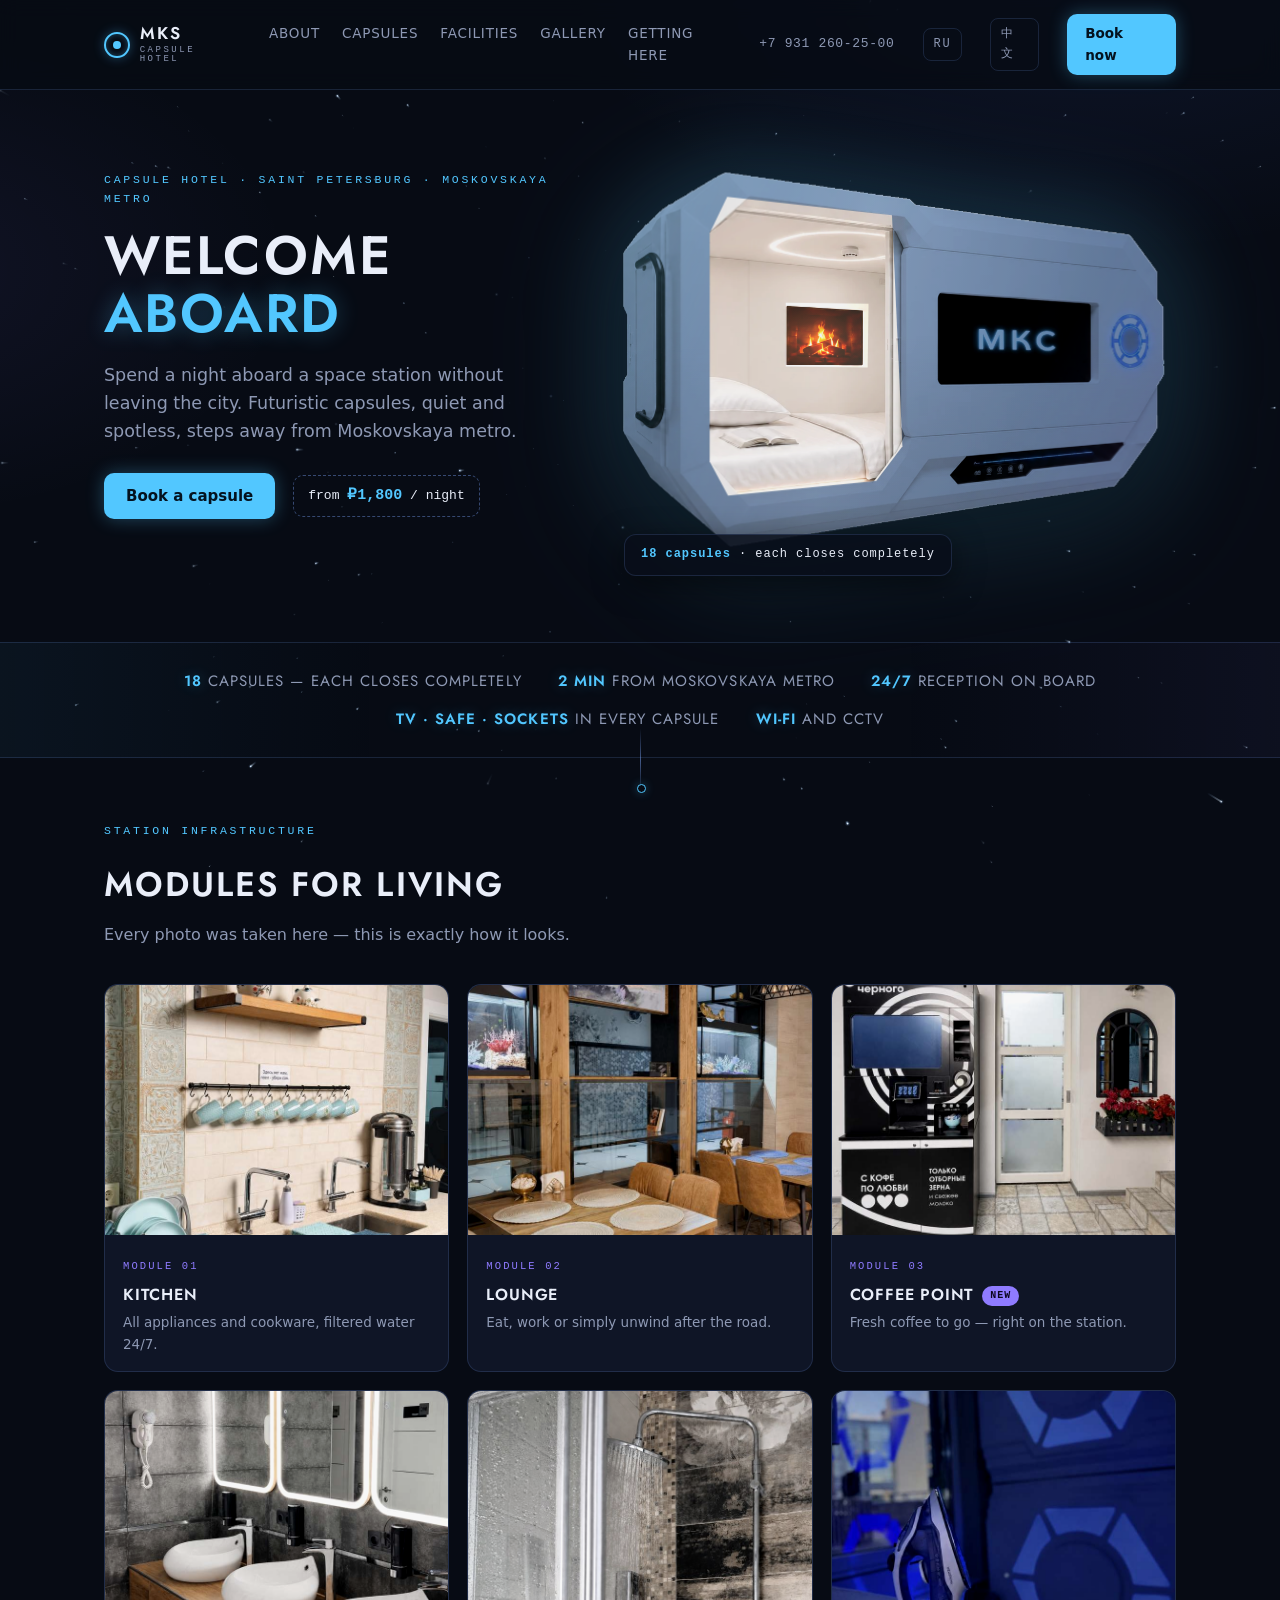
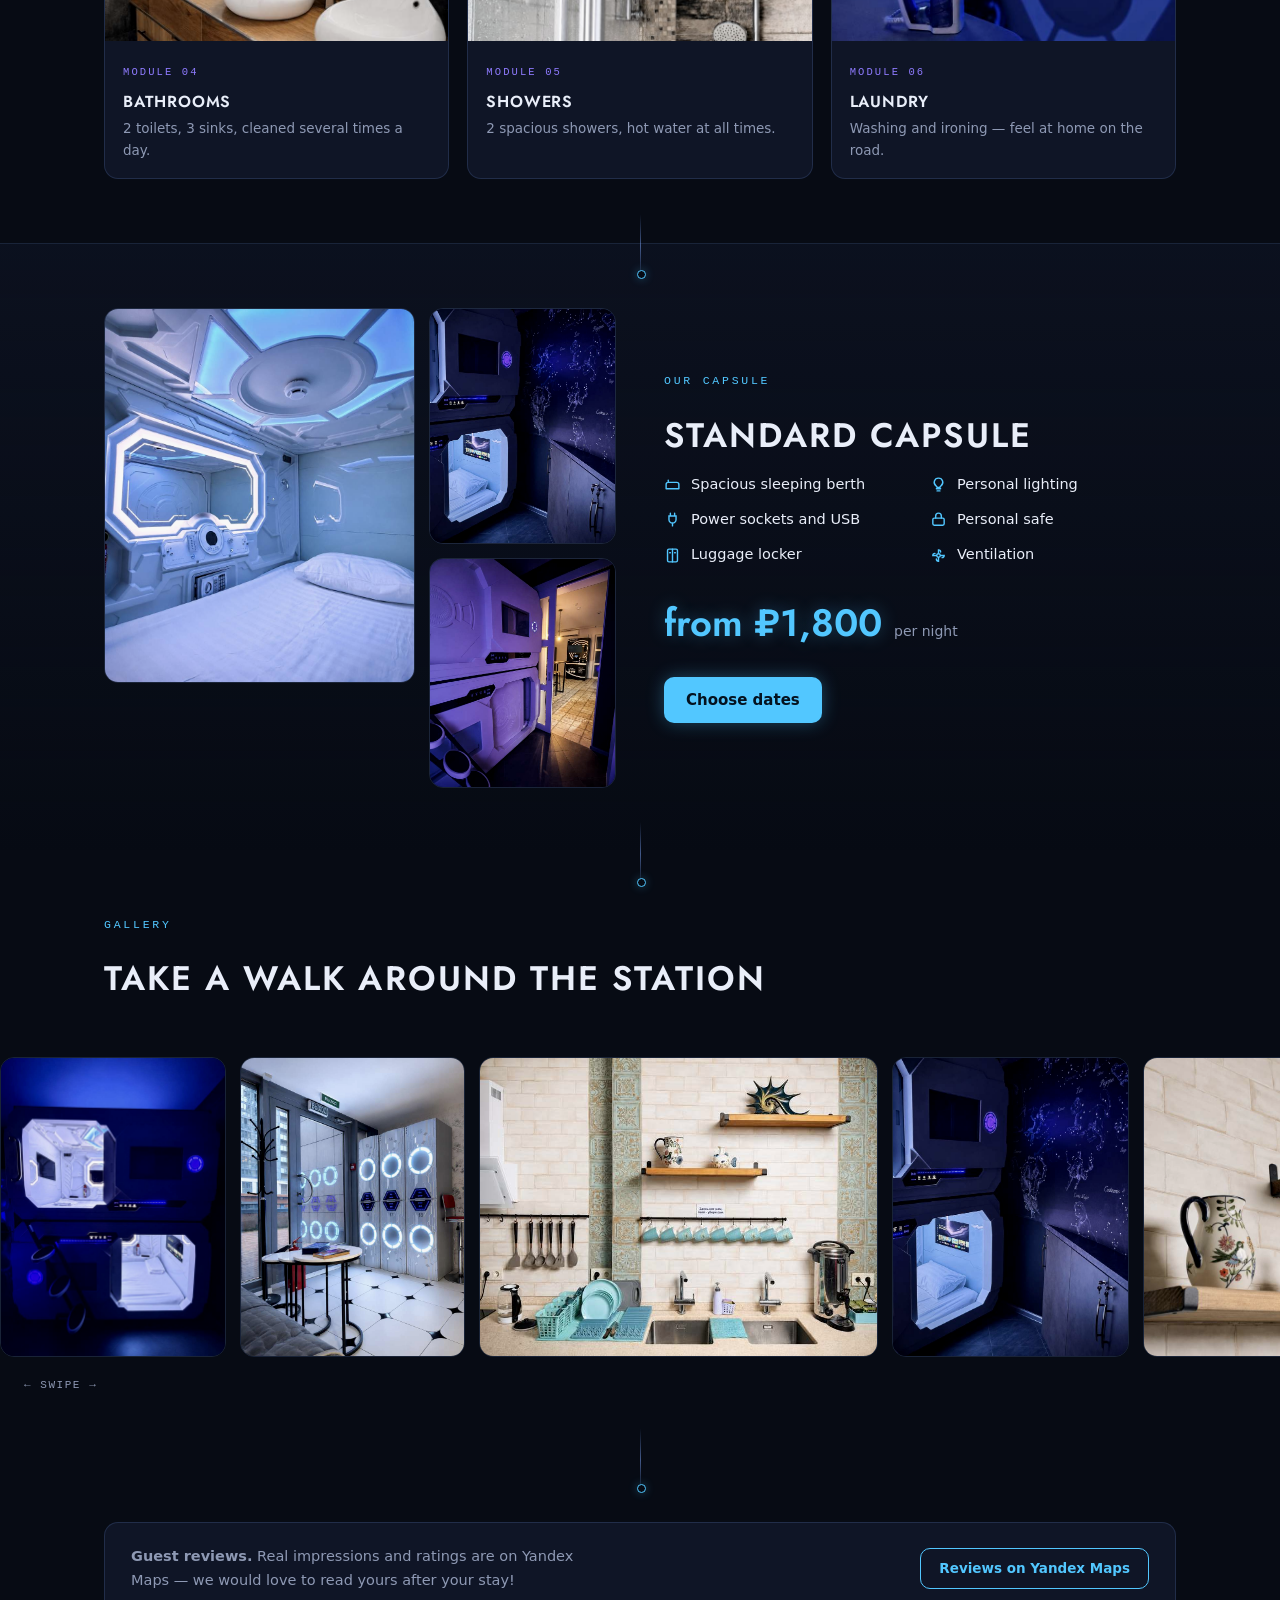
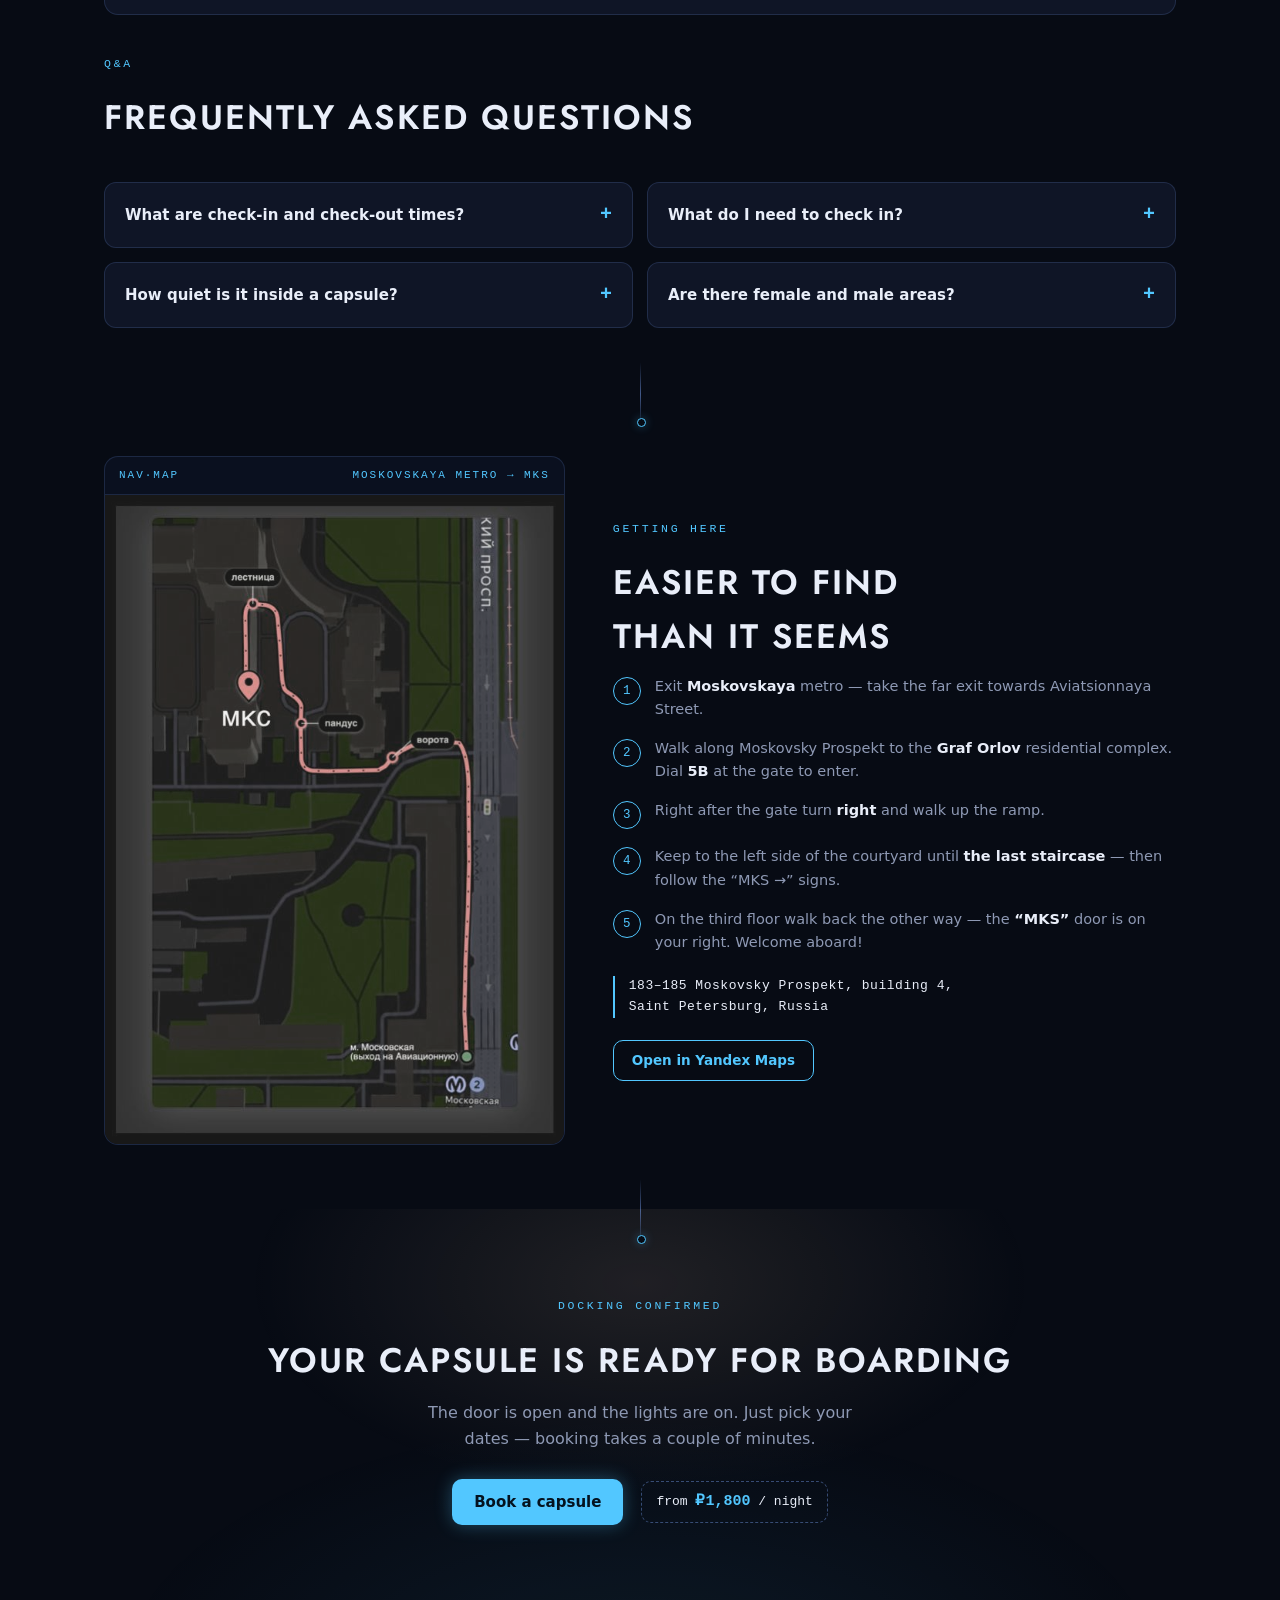
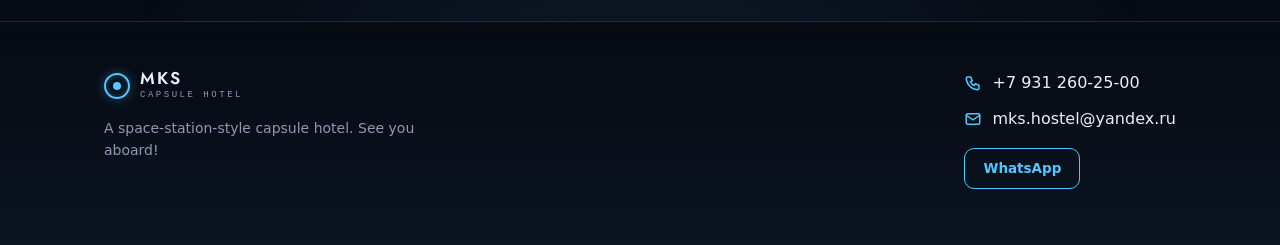
==== en/index.html @ 711ba0f0 "Цели сайта переведены на идентификаторы Яндекс.Бизнеса Счётчик принадлежит Яндекс.Бизнесу, свои цели" ====
<!doctype html>
<html lang="en">
<meta charset="utf-8">
<title>MKS — Capsule Hotel in Saint Petersburg near Moskovskaya Metro</title>
<link rel="alternate" hreflang="ru" href="https://mks-hostel.vercel.app/">
<link rel="alternate" hreflang="en" href="https://mks-hostel.vercel.app/en/">
<link rel="alternate" hreflang="zh" href="https://mks-hostel.vercel.app/zh/">
<link rel="canonical" href="https://mks-hostel.vercel.app/en/">
<meta property="og:locale" content="en_US">
<script type="application/ld+json">
{
 "@context": "https://schema.org",
 "@graph": [
  {
   "@type": "Hotel",
   "@id": "https://mks-hostel.vercel.app/en/#hotel",
   "name": "MKS — Capsule Hotel",
   "description": "A space-station-style capsule hotel by Moskovskaya metro in Saint Petersburg. 18 capsules, each closes completely. From 1800 RUB per night.",
   "url": "https://mks-hostel.vercel.app/en/",
   "image": [
    "https://mks-hostel.vercel.app/photos/kapsula-vnutri.jpg",
    "https://mks-hostel.vercel.app/photos/kapsuly-siniy-neon.jpg",
    "https://mks-hostel.vercel.app/photos/kapsula-s-tv.jpg",
    "https://mks-hostel.vercel.app/photos/vhod-i-kapsuly.jpg",
    "https://mks-hostel.vercel.app/photos/kuhnya-2.jpg",
    "https://mks-hostel.vercel.app/photos/sanuzel.jpg"
   ],
   "telephone": "+7 931 260-25-00",
   "email": "mks.hostel@yandex.ru",
   "priceRange": "from 1800 RUB",
   "currenciesAccepted": "RUB",
   "checkinTime": "14:00",
   "checkoutTime": "12:00",
   "numberOfRooms": 18,
   "address": {
    "@type": "PostalAddress",
    "streetAddress": "183–185 Moskovsky Prospekt, building 4",
    "addressLocality": "Saint Petersburg",
    "addressCountry": "RU"
   },
   "geo": {
    "@type": "GeoCoordinates",
    "latitude": 59.855407,
    "longitude": 30.318716
   },
   "amenityFeature": [
    {
     "@type": "LocationFeatureSpecification",
     "name": "Free Wi-Fi",
     "value": true
    },
    {
     "@type": "LocationFeatureSpecification",
     "name": "24-hour reception",
     "value": true
    },
    {
     "@type": "LocationFeatureSpecification",
     "name": "CCTV",
     "value": true
    },
    {
     "@type": "LocationFeatureSpecification",
     "name": "Shared kitchen",
     "value": true
    },
    {
     "@type": "LocationFeatureSpecification",
     "name": "Laundry",
     "value": true
    },
    {
     "@type": "LocationFeatureSpecification",
     "name": "Personal safe",
     "value": true
    },
    {
     "@type": "LocationFeatureSpecification",
     "name": "TV in capsule",
     "value": true
    },
    {
     "@type": "LocationFeatureSpecification",
     "name": "Power sockets and USB",
     "value": true
    },
    {
     "@type": "LocationFeatureSpecification",
     "name": "Ventilation in capsule",
     "value": true
    },
    {
     "@type": "LocationFeatureSpecification",
     "name": "Coffee machine",
     "value": true
    }
   ],
   "sameAs": [
    "https://yandex.ru/maps/org/mks/128790218160/"
   ],
   "potentialAction": {
    "@type": "ReserveAction",
    "target": {
     "@type": "EntryPoint",
     "urlTemplate": "https://reservationsteps.ru/rooms/index/ea21fb37-1ed7-4f28-902e-545dd8283dc3"
    }
   }
  },
  {
   "@type": "FAQPage",
   "mainEntity": [
    {
     "@type": "Question",
     "name": "What are check-in and check-out times?",
     "acceptedAnswer": {
      "@type": "Answer",
      "text": "Check-in from 2 pm, check-out by 12 noon. Early check-in and late check-out on request."
     }
    },
    {
     "@type": "Question",
     "name": "What do I need to check in?",
     "acceptedAnswer": {
      "@type": "Answer",
      "text": "A passport or other ID. Check-in takes a couple of minutes — reception is staffed around the clock."
     }
    },
    {
     "@type": "Question",
     "name": "How quiet is it inside a capsule?",
     "acceptedAnswer": {
      "@type": "Answer",
      "text": "Each capsule closes completely and has its own ventilation and lighting. Common areas are separated from the sleeping rooms."
     }
    },
    {
     "@type": "Question",
     "name": "Are there female and male areas?",
     "acceptedAnswer": {
      "@type": "Answer",
      "text": "Rooms are mixed, but we keep one room primarily for women and place female guests there whenever possible. Call us to check availability."
     }
    }
   ]
  }
 ]
}
</script>
<meta name="description" content="A space-station-style capsule hotel. Futuristic pods, quiet and spotless, two minutes from Moskovskaya metro. From ₽1,800 per night.">
<meta name="viewport" content="width=device-width, initial-scale=1">
<meta name="description" content="Капсульный отель «МКС» в Санкт-Петербурге: полностью закрывающиеся капсулы, тишина и чистота в 2 минутах от метро «Московская». От 1 800 ₽ за ночь.">
<meta property="og:title" content="MKS — Capsule Hotel in Saint Petersburg">
<meta property="og:description" content="Sleep aboard a space station without leaving the city. Two minutes from Moskovskaya metro, from ₽1,800 per night.">
<meta property="og:type" content="website">
<meta property="og:url" content="https://mks-hostel.vercel.app/en/">
<meta property="og:image" content="https://mks-hostel.vercel.app/photos/kapsuly-siniy-neon.jpg">
<link rel="icon" href="data:image/svg+xml,<svg xmlns='http://www.w3.org/2000/svg' viewBox='0 0 32 32'><circle cx='16' cy='16' r='12' fill='none' stroke='%2352C7FF' stroke-width='3'/><circle cx='16' cy='16' r='5' fill='%2352C7FF'/></svg>">
<link rel="preconnect" href="https://fonts.googleapis.com">
<link rel="preconnect" href="https://fonts.gstatic.com" crossorigin>
<link href="https://fonts.googleapis.com/css2?family=Jost:wght@400;500;600&display=swap" rel="stylesheet">
<style>
  :root{
    color-scheme: dark;
    --bg:#070B14;
    --panel:#0F1526;
    --panel-2:#131B30;
    --line:rgba(126,168,255,.16);
    --text:#E9EEF9;
    --muted:#8E99B4;
    --accent:#52C7FF;
    --accent-deep:#1E9BE0;
    --violet:#8F7BFF;
    --glow:rgba(82,199,255,.32);
    --disp:Futura,'Avenir Next',Jost,'Century Gothic','Segoe UI',sans-serif;
    --body:'Avenir Next',Avenir,'Segoe UI',system-ui,sans-serif;
    --door-shape:polygon(20.348% 8.947%, 49.542% 13.456%, 51.396% 71.944%, 46.762% 80.689%, 20.502% 84.379%, 17.259% 75.77%, 17.259% 18.102%);
    --fire-shape:polygon(30.697% 35.594%, 45.371% 35.867%, 45.217% 51.992%, 30.697% 51.719%);
    --door-cut:url("data:image/svg+xml,<svg xmlns='http://www.w3.org/2000/svg' viewBox='0 0 1030 723'><polygon points='209.6,64.7 510.3,97.3 529.4,520.2 481.7,583.4 211.2,610.1 177.8,547.8 177.8,130.9' fill='white'/></svg>");
    --mono:'SF Mono',Menlo,'Cascadia Code',Consolas,monospace;
  }
  *{box-sizing:border-box}
  html{scroll-behavior:smooth}
  @media (prefers-reduced-motion: reduce){ html{scroll-behavior:auto} }
  body{
    margin:0; background:var(--bg); color:var(--text);
    font-family:var(--body); font-size:16px; line-height:1.6;
    background-image:
      radial-gradient(900px 500px at 85% -5%, rgba(84,120,255,.10), transparent 60%),
      radial-gradient(700px 420px at -10% 30%, rgba(143,123,255,.08), transparent 60%);
    background-attachment:fixed;
  }
  #stars{position:fixed;inset:0;z-index:-1;display:block;width:100%;height:100%}
  .wrap{max-width:1120px;margin:0 auto;padding:0 24px}

  /* ── preview banner ── */
  .note{border-bottom:1px solid var(--line);background:linear-gradient(180deg,rgba(82,199,255,.07),transparent)}
  .note .wrap{padding:18px 24px}
  .note-tag{font-family:var(--mono);font-size:11px;letter-spacing:.22em;color:var(--accent);text-transform:uppercase}
  .note p{margin:6px 0 10px;color:var(--muted);font-size:14px;max-width:72ch}
  .chips{display:flex;flex-wrap:wrap;gap:8px}
  .chip{font-size:12.5px;padding:4px 12px;border:1px solid var(--line);border-radius:999px;color:var(--text);background:rgba(82,199,255,.06);white-space:nowrap}

  /* ── header ── */
  header{position:sticky;top:0;z-index:50;background:rgba(7,11,20,.82);backdrop-filter:blur(10px);border-bottom:1px solid var(--line)}
  .nav{display:flex;align-items:center;gap:28px;padding:14px 24px;max-width:1120px;margin:0 auto}
  .logo{display:flex;align-items:center;gap:10px;text-decoration:none;color:var(--text);font-family:var(--disp);font-weight:600;letter-spacing:.12em;font-size:17px}
  .logo-ring{width:26px;height:26px;border-radius:50%;border:2px solid var(--accent);box-shadow:0 0 12px var(--glow), inset 0 0 6px var(--glow);position:relative}
  .logo-ring::after{content:'';position:absolute;inset:7px;border-radius:50%;background:var(--accent)}
  .logo-txt{display:flex;flex-direction:column;line-height:1.05}
  .logo-txt small{font-family:var(--mono);font-size:9px;letter-spacing:.28em;color:var(--muted);text-transform:uppercase;font-weight:400;margin-top:3px}
  nav.menu{display:flex;gap:22px;margin-left:auto}
  nav.menu a{color:var(--muted);text-decoration:none;font-size:13.5px;letter-spacing:.06em;text-transform:uppercase}
  nav.menu a:hover{color:var(--text)}
  .lang-switch{font-family:var(--mono);font-size:12px;letter-spacing:.14em;color:var(--muted);text-decoration:none;border:1px solid var(--line);border-radius:8px;padding:6px 10px;transition:color .15s,border-color .15s}
  .lang-switch:hover{color:var(--accent);border-color:var(--accent)}
  .nav-tel{color:var(--muted);text-decoration:none;font-family:var(--mono);font-size:13px;letter-spacing:.05em;white-space:nowrap}
  .nav-tel:hover{color:var(--accent)}
  .btn{display:inline-block;background:var(--accent);color:#04121F;font-weight:600;text-decoration:none;
    padding:11px 22px;border-radius:10px;box-shadow:0 0 18px var(--glow);transition:transform .15s, box-shadow .15s;font-size:15px}
  .btn:hover{transform:translateY(-1px);box-shadow:0 0 28px var(--glow)}
  .btn:focus-visible, a:focus-visible, summary:focus-visible{outline:2px solid var(--accent);outline-offset:3px}
  .btn.small{padding:9px 18px;font-size:13.5px}
  .btn.ghost{background:transparent;color:var(--accent);border:1px solid var(--accent);box-shadow:none}

  /* ── hero ── */
  .hero{padding:72px 0 84px}
  .hero .wrap{display:grid;grid-template-columns:.9fr 1.1fr;gap:48px;align-items:center}
  .eyebrow{font-family:var(--mono);font-size:11.5px;letter-spacing:.24em;text-transform:uppercase;color:var(--accent);margin-bottom:18px}
  h1{font-family:var(--disp);font-weight:600;font-size:clamp(34px,4.6vw,54px);line-height:1.08;margin:0 0 18px;letter-spacing:.04em;text-wrap:balance;text-transform:uppercase}
  h1 .neon{color:var(--accent);text-shadow:0 0 22px var(--glow)}
  .hero p.lead{color:var(--muted);font-size:17.5px;max-width:46ch;margin:0 0 28px}
  .cta-row{display:flex;align-items:center;gap:18px;flex-wrap:wrap;margin-bottom:30px}
  .price-chip{font-family:var(--mono);font-size:13px;color:var(--text);border:1px dashed rgba(126,168,255,.4);padding:8px 14px;border-radius:10px}
  .price-chip b{color:var(--accent);font-size:15px}
  .facts{display:flex;gap:26px;flex-wrap:wrap}
  .fact{display:flex;gap:9px;align-items:center;color:var(--muted);font-size:13.5px}
  .fact svg{flex:none}
  .hero-scene{position:relative;isolation:isolate}
  .hero-scene .float{position:absolute;left:2%;bottom:-18px;z-index:70;background:rgba(9,14,26,.84);border:1px solid var(--line);border-radius:12px;padding:10px 16px;font-family:var(--mono);font-size:12px;letter-spacing:.08em;color:var(--text);box-shadow:0 8px 30px rgba(0,0,0,.5);opacity:0;animation:copyIn .8s ease-out 5.6s forwards}
  .hero-scene .float b{color:var(--accent)}
  .replay{position:absolute;z-index:71;right:2%;bottom:-14px;display:inline-flex;gap:7px;align-items:center;padding:7px 13px;font-family:var(--body);font-size:12.5px;color:rgba(226,244,255,.75);border:1px solid rgba(128,208,255,.22);border-radius:999px;background:rgba(4,13,27,.6);cursor:pointer;opacity:0;animation:copyIn .8s ease-out 5.6s forwards;transition:border-color .18s,color .18s}
  .replay:hover{color:#fff;border-color:rgba(128,208,255,.5)}

  /* ═══ сценка «Прибытие капсулы» (кадры из ChatGPT) ═══ */
  .hero-copy{opacity:0;transform:translateY(14px);animation:copyIn .8s ease-out .2s forwards}
  @keyframes copyIn{to{opacity:1;transform:none}}

  .energy-cloud{position:absolute;z-index:2;left:5%;top:4%;width:90%;height:92%;opacity:0;pointer-events:none;transform:scale(.16);transform-origin:50% 50%;filter:blur(28px)}
  .energy-cloud::before,.energy-cloud::after,.energy-cloud__core{position:absolute;content:"";border-radius:50%}
  .energy-cloud::before{inset:7% 2% 5% 2%;background:radial-gradient(ellipse at center,rgba(142,225,255,.36) 0%,rgba(72,170,255,.17) 32%,rgba(33,94,172,.05) 56%,transparent 72%)}
  .energy-cloud::after{inset:25% 22%;border:1px solid rgba(184,237,255,.34);box-shadow:0 0 30px rgba(95,201,255,.35),inset 0 0 28px rgba(95,201,255,.16)}
  .energy-cloud__core{inset:34% 31%;background:radial-gradient(circle,rgba(224,250,255,.74),rgba(92,199,255,.22) 44%,transparent 72%)}
  .energy-cloud__ring{position:absolute;border:1px solid rgba(121,215,255,.28);border-radius:50%}
  .energy-cloud__ring--one{inset:20% 14%;transform:rotate(-12deg)}
  .energy-cloud__ring--two{inset:30% 25%;transform:rotate(19deg)}
  .is-playing .energy-cloud{animation:gather-glow 1s cubic-bezier(.2,.74,.25,1) 1.8s both}

  .capsule-anchor{position:relative;z-index:3;width:100%;aspect-ratio:1030/723;perspective:1500px;pointer-events:none}
  .capsule-entry,.capsule-float,.capsule-art{position:absolute;inset:0}
  .capsule-entry{opacity:0;transform:translate3d(5%,1.8%,0) rotateY(-9deg) rotateX(2deg) scale(.91);transform-origin:60% 50%;filter:blur(12px) brightness(1.16);will-change:transform,opacity,filter}
  .is-playing .capsule-entry{animation:capsule-arrival 1s cubic-bezier(.16,.76,.24,1) 2.8s both}
  .capsule-float{transform:translate3d(0,0,0);transform-origin:60% 50%;will-change:transform}
  .is-playing .capsule-float{animation:capsule-float 6s ease-in-out 5.8s infinite alternate}
  .capsule-art{filter:brightness(.93) contrast(1.04) drop-shadow(0 26px 42px rgba(0,0,0,.55)) drop-shadow(0 0 46px rgba(82,199,255,.3))}
  .capsule-art img{position:absolute;inset:0;display:block;width:100%;height:100%;object-fit:contain;user-select:none}
  .capsule-open{z-index:10}

  .interior-dim,.interior-light,.fireplace-live,.door-layer,.fixed-housing,.sweep-mask{position:absolute;inset:0}
  .interior-dim{z-index:20;opacity:.83;clip-path:var(--door-shape);background:rgba(0,5,13,.75);mix-blend-mode:multiply;will-change:opacity}
  .is-playing .interior-dim{animation:interior-wakes 1s ease-out 4.8s forwards}
  .interior-light{z-index:21;opacity:0;clip-path:var(--door-shape);background:radial-gradient(ellipse at 50% 49%,rgba(246,229,225,.3) 0%,rgba(255,216,206,.2) 42%,rgba(255,216,206,.05) 66%,transparent 78%);mix-blend-mode:screen;will-change:opacity}
  .is-playing .interior-light{animation:interior-light-on 1s ease-out 4.8s forwards}

  .fireplace-live{z-index:25;opacity:0;clip-path:var(--fire-shape);will-change:opacity}
  .fireplace-live__image{animation:fire-flicker .18s steps(2,end) 5.05s infinite alternate;filter:brightness(1.28) saturate(1.25) contrast(1.06)}
  .fireplace-live__glow{position:absolute;inset:32.451% 52.157% 43.362% 22.047%;border-radius:50%;background:radial-gradient(ellipse,rgba(255,116,61,.3),rgba(255,73,28,.08) 46%,transparent 72%);mix-blend-mode:screen;animation:fire-glow .54s ease-in-out 5.05s infinite alternate}
  .is-playing .fireplace-live{animation:fire-starts .4s ease-out 4.95s forwards}

  .door-cool{position:absolute;inset:0;background:linear-gradient(102deg,rgb(52,86,140) 0%,rgb(104,140,186) 42%,rgb(44,78,132) 100%);mix-blend-mode:multiply;opacity:.74}
  .door-layer{z-index:40;opacity:1;clip-path:var(--door-shape);transform:translate3d(0,0,0);filter:drop-shadow(-11px 2px 10px rgba(0,2,8,.46));will-change:transform,opacity,filter}
  .is-playing .door-layer{animation:door-opens 1s cubic-bezier(.62,.01,.22,1) 4.8s forwards}
  .fixed-housing{z-index:50;clip-path:polygon(50.623% 7.17%, 92.175% 13.729%, 99.743% 22.749%, 99.743% 77.956%, 92.638% 88.479%, 44.445% 97.634%, 44.445% 86.155%, 50.623% 71.67%)}

  /* ── подгонка капсулы под палитру сайта ── */
  .capsule-cool,.capsule-rim,.interior-warm{position:absolute;inset:0;pointer-events:none}
  .capsule-cool{z-index:55;opacity:.74;
    -webkit-mask-image:url("[data-uri]"),var(--door-cut);-webkit-mask-size:contain,100% 100%;-webkit-mask-position:center;-webkit-mask-repeat:no-repeat;-webkit-mask-composite:destination-out;
    mask-image:url("[data-uri]"),var(--door-cut);mask-size:contain,100% 100%;mask-position:center;mask-repeat:no-repeat;mask-composite:subtract;
    background:
      linear-gradient(178deg,rgba(255,255,255,0) 45%,rgba(28,48,84,.4) 100%),
      linear-gradient(102deg,rgb(52,86,140) 0%,rgb(104,140,186) 42%,rgb(44,78,132) 100%);
    mix-blend-mode:multiply}
  .capsule-rim{z-index:56;opacity:.5;
    -webkit-mask-image:url("[data-uri]"),var(--door-cut);-webkit-mask-size:contain,100% 100%;-webkit-mask-position:center;-webkit-mask-repeat:no-repeat;-webkit-mask-composite:destination-out;
    mask-image:url("[data-uri]"),var(--door-cut);mask-size:contain,100% 100%;mask-position:center;mask-repeat:no-repeat;mask-composite:subtract;
    background:
      linear-gradient(118deg,rgba(140,225,255,.72) 0%,rgba(120,215,255,.2) 24%,transparent 46%),
      linear-gradient(300deg,rgba(143,123,255,.34) 0%,transparent 30%);
    mix-blend-mode:screen}
  /* тёплый свет из проёма возвращается поверх холодного тона */
  .interior-warm{z-index:57;opacity:0;clip-path:var(--door-shape);
    background:radial-gradient(ellipse at 48% 52%,rgba(255,233,206,.5) 0%,rgba(255,206,170,.28) 45%,transparent 74%);
    mix-blend-mode:screen}
  .is-playing .interior-warm{animation:interior-warm-on 1.2s ease-out 4.9s forwards,warm-breath 6s ease-in-out 6.6s infinite alternate}
  @keyframes interior-warm-on{to{opacity:.55}}
  @keyframes warm-breath{from{opacity:.55}to{opacity:.38}}

  /* неоновая вывеска на экране капсулы: лежит в его плоскости */
  .is-playing

  .sweep-mask{z-index:60;overflow:hidden;pointer-events:none;-webkit-mask:url("[data-uri]") center / contain no-repeat;mask:url("[data-uri]") center / contain no-repeat}
  .sweep-beam{position:absolute;top:-45%;left:0;width:28%;height:190%;opacity:0;background:linear-gradient(90deg,transparent 0%,rgba(83,183,255,.08) 18%,rgba(151,229,255,.52) 42%,rgba(227,252,255,.98) 50%,rgba(86,181,255,.32) 61%,transparent 100%);mix-blend-mode:screen;transform:translateX(-150%) skewX(-10deg);will-change:transform,opacity}
  .is-playing .sweep-beam{animation:body-sweep 1s cubic-bezier(.4,0,.24,1) 3.8s both}

  @keyframes gather-glow{0%{opacity:0;transform:scale(.16);filter:blur(38px)}58%{opacity:.9;transform:scale(.66);filter:blur(20px)}100%{opacity:0;transform:scale(1.12);filter:blur(16px)}}
  @keyframes capsule-arrival{0%{opacity:0;transform:translate3d(5%,1.8%,0) rotateY(-9deg) rotateX(2deg) scale(.91);filter:blur(12px) brightness(1.16)}38%{opacity:.72}100%{opacity:1;transform:translate3d(0,0,0) rotateY(1deg) rotateX(0deg) scale(1);filter:blur(0) brightness(1)}}
  @keyframes body-sweep{0%{opacity:0;transform:translateX(-150%) skewX(-10deg)}12%,78%{opacity:1}100%{opacity:0;transform:translateX(430%) skewX(-10deg)}}
  @keyframes door-opens{0%{opacity:1;transform:translate3d(0,0,0);filter:drop-shadow(-11px 2px 10px rgba(0,2,8,.46))}72%{opacity:1}100%{opacity:0;transform:translate3d(23%,0,0);filter:drop-shadow(-18px 2px 16px rgba(0,2,8,.18))}}
  @keyframes interior-wakes{0%{opacity:.83}38%{opacity:.55}100%{opacity:0}}
  @keyframes interior-light-on{0%{opacity:0}55%{opacity:.55}100%{opacity:.32}}
  @keyframes fire-starts{to{opacity:1}}
  @keyframes fire-flicker{0%{opacity:.58;filter:brightness(1.13) saturate(1.18) contrast(1.03)}48%{opacity:.88;filter:brightness(1.31) saturate(1.32) contrast(1.07)}100%{opacity:.68;filter:brightness(1.21) saturate(1.24) contrast(1.04)}}
  @keyframes fire-glow{from{opacity:.42;transform:scale(.96)}to{opacity:.76;transform:scale(1.05)}}
  @keyframes capsule-float{0%{transform:translate3d(0,0,0) rotateZ(0deg)}45%{transform:translate3d(-2px,-5px,0) rotateZ(-.08deg)}100%{transform:translate3d(2px,4px,0) rotateZ(.08deg)}}

  @media (prefers-reduced-motion: reduce){
    .hero-copy,.hero-scene .float,.replay{animation:none;opacity:1;transform:none}
    .energy-cloud{opacity:0}
    .capsule-entry{opacity:1;transform:none;filter:none}
    .door-layer,.interior-dim,.sweep-mask{display:none}
    .interior-light{opacity:.2}
    .fireplace-live{opacity:1}
    .interior-warm{opacity:.55}
    .fireplace-live__image,.fireplace-live__glow,.capsule-float,
    .is-playing .energy-cloud,.is-playing .capsule-entry,.is-playing .capsule-float{animation:none}
  }

  /* ── sections ── */
  section{padding:64px 0}
  .dock{position:relative}
  .dock::before{content:'';position:absolute;left:50%;top:-30px;height:64px;width:1px;background:linear-gradient(180deg,transparent,rgba(126,168,255,.5),transparent);pointer-events:none}
  .dock::after{content:'';position:absolute;left:calc(50% - 3.5px);top:26px;width:7px;height:7px;border-radius:50%;border:1px solid var(--accent);background:var(--bg);box-shadow:0 0 10px var(--glow);pointer-events:none}
  h2{font-family:var(--disp);font-weight:600;font-size:clamp(24px,3vw,34px);letter-spacing:.06em;text-transform:uppercase;margin:0 0 10px;text-wrap:balance}
  .sec-head{max-width:70ch;margin-bottom:36px}
  .sec-head p{color:var(--muted);margin:0}

  /* факт-лента под hero */
  .factline{padding:26px 0;border-top:1px solid var(--line);border-bottom:1px solid var(--line);background:linear-gradient(90deg,rgba(82,199,255,.05),transparent 30%,transparent 70%,rgba(143,123,255,.05))}
  .fl-row{display:flex;flex-wrap:wrap;gap:14px 36px;justify-content:center;align-items:baseline}
  .fl-item{font-family:var(--disp);font-size:15px;letter-spacing:.07em;text-transform:uppercase;color:var(--muted);white-space:nowrap}
  @media (max-width: 560px){ .fl-item{white-space:normal;text-align:center} }
  .fl-item b{color:var(--accent);font-weight:600;text-shadow:0 0 14px var(--glow)}

  /* why us */
  .grid4{display:grid;grid-template-columns:repeat(4,1fr);gap:16px}
  .card{background:var(--panel);border:1px solid var(--line);border-radius:14px;padding:24px 22px}
  .card svg{color:var(--accent);margin-bottom:14px}
  .card h3{font-family:var(--disp);font-size:15.5px;letter-spacing:.08em;text-transform:uppercase;margin:0 0 8px;font-weight:600}
  .card p{color:var(--muted);font-size:14px;margin:0;line-height:1.55}

  /* modules */
  .grid3{display:grid;grid-template-columns:repeat(3,1fr);gap:18px}
  .mod{background:var(--panel);border:1px solid var(--line);border-radius:14px;overflow:hidden;transition:transform .18s, box-shadow .18s}
  .mod:hover{transform:translateY(-3px);box-shadow:0 14px 40px rgba(0,0,0,.5), 0 0 24px rgba(82,199,255,.10)}
  .mod img{cursor:zoom-in;width:100%;height:250px;object-fit:cover;display:block}
  .mod img,.strip img,.cap-photos img{filter:saturate(.85) contrast(1.06) brightness(.97)}
  .mod .pad{padding:16px 18px}
  .mod .tag{font-family:var(--mono);font-size:10.5px;letter-spacing:.2em;color:var(--violet);text-transform:uppercase}
  .mod h3{font-family:var(--disp);font-size:16px;margin:6px 0 4px;letter-spacing:.05em;font-weight:600;text-transform:uppercase}
  .mod p{margin:0;color:var(--muted);font-size:13.5px}
  .mod .new{display:inline-block;margin-left:8px;background:var(--violet);color:#0B0620;font-family:var(--mono);font-size:10px;padding:2px 8px;border-radius:999px;letter-spacing:.1em;vertical-align:2px}

  /* capsule */
  .capsule{background:linear-gradient(180deg,rgba(15,21,38,.6),rgba(15,21,38,0));border-top:1px solid var(--line)}
  .capsule .wrap{display:grid;grid-template-columns:1fr 1fr;gap:48px;align-items:center}
  .cap-photos{display:grid;grid-template-columns:2fr 1.2fr;gap:14px;align-items:start}
  .cap-photos img{width:100%;border-radius:14px;border:1px solid var(--line);display:block}
  .cap-photos img.tall{grid-row:span 2}
  .features{list-style:none;padding:0;margin:0 0 26px;display:grid;grid-template-columns:1fr 1fr;gap:12px 20px}
  .features li{display:flex;gap:10px;align-items:center;color:var(--text);font-size:14.5px}
  .features svg{color:var(--accent);flex:none}
  .price-line{display:flex;align-items:baseline;gap:12px;margin-bottom:24px}
  .price-line .num{font-family:var(--disp);font-size:38px;font-weight:600;color:var(--accent);text-shadow:0 0 18px var(--glow)}
  .price-line .per{color:var(--muted);font-size:14px}

  /* gallery */
  .strip{display:flex;gap:14px;overflow-x:auto;padding:14px 24px 20px;scroll-snap-type:x mandatory;cursor:grab}
  .strip.dragging{cursor:grabbing;scroll-snap-type:none}
  .strip::-webkit-scrollbar{height:8px}
  .strip::-webkit-scrollbar-thumb{background:rgba(126,168,255,.25);border-radius:4px}
  .strip img{height:300px;border-radius:14px;border:1px solid var(--line);scroll-snap-align:start;flex:none;position:relative;transition:transform .25s ease;user-select:none;-webkit-user-drag:none}
  .strip img:hover{transform:scale(1.05);z-index:2}
  .strip img{cursor:zoom-in}
  .lightbox{position:fixed;inset:0;z-index:200;background:rgba(4,7,14,.94);display:flex;align-items:center;justify-content:center;padding:4vmin;opacity:0;pointer-events:none;transition:opacity .25s}
  .lightbox.open{opacity:1;pointer-events:auto}
  .lightbox img{width:min(96vw,1600px);height:92vh;object-fit:contain;border-radius:12px;border:1px solid var(--line);box-shadow:0 30px 80px rgba(0,0,0,.7);cursor:zoom-out}
  .lightbox-nav{position:absolute;top:50%;transform:translateY(-50%);width:54px;height:54px;border-radius:50%;border:1px solid rgba(128,208,255,.35);background:rgba(9,14,26,.72);color:var(--text);font-size:22px;cursor:pointer;line-height:1;display:flex;align-items:center;justify-content:center;transition:border-color .15s,color .15s}
.lightbox-nav:hover{border-color:var(--accent);color:var(--accent)}
.lightbox-nav.prev{left:16px}
.lightbox-nav.next{right:16px}
.lightbox-count{position:absolute;bottom:16px;left:50%;transform:translateX(-50%);font-family:var(--mono);font-size:12px;letter-spacing:.12em;color:var(--muted);background:rgba(9,14,26,.72);border:1px solid var(--line);border-radius:999px;padding:5px 14px}
@media (max-width:600px){.lightbox-nav{width:44px;height:44px}.lightbox-nav.prev{left:8px}.lightbox-nav.next{right:8px}}
.lightbox-close{position:absolute;top:18px;right:22px;width:44px;height:44px;border-radius:50%;border:1px solid rgba(128,208,255,.35);background:rgba(9,14,26,.7);color:var(--text);font-size:20px;cursor:pointer;line-height:1}
  .lightbox-close:hover{border-color:var(--accent);color:var(--accent)}
  .strip.dragging img{transform:none}
  .strip-hint{font-family:var(--mono);font-size:11px;color:var(--muted);letter-spacing:.14em;text-transform:uppercase;padding:0 24px}

  /* faq */
  .faq-grid{display:grid;grid-template-columns:1fr 1fr;gap:14px}
  details{background:var(--panel);border:1px solid var(--line);border-radius:12px;padding:0 20px}
  summary{cursor:pointer;padding:16px 0;font-weight:600;font-size:15px;list-style:none;display:flex;justify-content:space-between;align-items:center;gap:12px}
  summary::after{content:'+';color:var(--accent);font-size:20px;font-family:var(--mono)}
  summary::-webkit-details-marker{display:none}
  details[open] summary::after{content:'–'}
  details p{margin:0;padding:0 0 18px;color:var(--muted);font-size:14px}
  .reviews-row{display:flex;align-items:center;gap:18px;flex-wrap:wrap;background:var(--panel);border:1px solid var(--line);border-radius:14px;padding:22px 26px;margin-bottom:40px}
  .reviews-row p{margin:0;color:var(--muted);font-size:14.5px;max-width:52ch}
  .reviews-row .spacer{margin-left:auto}

  /* map / directions */
  .route .wrap{display:grid;grid-template-columns:.9fr 1.1fr;gap:48px;align-items:center}
  .nav-screen{border:1px solid var(--line);border-radius:14px;overflow:hidden;background:#0A101F}
  .nav-screen-top{display:flex;justify-content:space-between;gap:12px;font-family:var(--mono);font-size:11px;letter-spacing:.18em;text-transform:uppercase;color:var(--accent);padding:10px 14px;border-bottom:1px solid var(--line)}
  .route img{width:100%;display:block;filter:invert(.93) hue-rotate(185deg) saturate(.7) brightness(1.05) contrast(.95)}
  .steps{list-style:none;margin:0;padding:0;display:grid;gap:16px}
  .steps li{display:flex;gap:14px;align-items:flex-start}
  .steps .n{font-family:var(--mono);flex:none;width:28px;height:28px;border-radius:50%;border:1px solid var(--accent);color:var(--accent);display:flex;align-items:center;justify-content:center;font-size:12.5px;margin-top:2px}
  .steps p{margin:0;color:var(--muted);font-size:14.5px}
  .steps b{color:var(--text)}
  .addr{font-family:var(--mono);font-size:13px;color:var(--text);letter-spacing:.04em;border-left:2px solid var(--accent);padding-left:14px;margin:22px 0}

  /* финальный призыв */
  .cta-final{padding:88px 0 96px;text-align:center;background:radial-gradient(560px 300px at 50% 18%,rgba(255,216,180,.10),transparent 70%),radial-gradient(760px 380px at 50% 115%,rgba(82,199,255,.08),transparent 70%)}
  .cta-final h2{margin-bottom:12px}
  .cta-final p{color:var(--muted);max-width:46ch;margin:0 auto 28px}
  .cta-final .cta-row{justify-content:center;margin-bottom:0}

  /* footer */
  footer{border-top:1px solid var(--line);padding:48px 0 56px;background:linear-gradient(180deg,transparent,rgba(82,199,255,.05))}
  .foot{display:flex;flex-wrap:wrap;gap:28px;align-items:flex-start;justify-content:space-between}
  .contact-list{display:grid;gap:10px}
  .contact-list a{color:var(--text);text-decoration:none;font-size:16px;display:flex;gap:10px;align-items:center}
  .contact-list a:hover{color:var(--accent)}
  .contact-list svg{color:var(--accent)}
  .msgr{display:flex;gap:10px;margin-top:6px}
  .foot-note{font-family:var(--mono);font-size:11px;color:var(--muted);letter-spacing:.1em;margin-top:26px}

  @media (max-width: 1050px){
    .nav-tel{display:none}
  }
  @media (max-width: 900px){
    .hero .wrap,.capsule .wrap,.route .wrap{grid-template-columns:1fr;gap:36px}
    .grid4{grid-template-columns:1fr 1fr}
    .grid3{grid-template-columns:1fr 1fr}
    .faq-grid{grid-template-columns:1fr}
    nav.menu{display:none}
    .nav .btn{margin-left:auto}
    .hero{padding:44px 0 56px}
    .hero-photo .float{left:12px}
  }
  @media (max-width: 1050px){
    /* на узком экране подпись и кнопка встают в поток, а не поверх друг друга */
    .hero-scene{display:flex;flex-direction:column;align-items:flex-start}
    .hero-scene .capsule-anchor{order:1}
    .hero-scene .float{position:static;order:2;margin:16px 0 0;left:auto;bottom:auto}
    .replay{position:static;order:3;margin:10px 0 0;right:auto;bottom:auto}
  }
  @media (max-width: 560px){
    .grid4,.grid3,.features{grid-template-columns:1fr}
    .strip img{height:220px}
  }
</style>

<canvas id="stars" aria-hidden="true"></canvas>

<header>
  <div class="nav">
    <a class="logo" href="#top"><span class="logo-ring"></span><span class="logo-txt">MKS<small>capsule hotel</small></span></a>
    <nav class="menu">
      <a href="#why">About</a>
      <a href="#capsule">Capsules</a>
      <a href="#modules">Facilities</a>
      <a href="#gallery">Gallery</a>
      <a href="#route">Getting here</a>
    </nav>
    <a class="nav-tel" href="tel:+79312602500">+7 931 260-25-00</a>
    <a class="lang-switch" href="/">RU</a>
    <a class="lang-switch" href="/zh/">中文</a>
    <a class="btn small" href="https://reservationsteps.ru/rooms/index/ea21fb37-1ed7-4f28-902e-545dd8283dc3?lang=en" target="_blank" rel="noopener">Book now</a>
  </div>
</header>

<section class="hero" id="top">
  <div class="wrap">
    <div class="hero-copy">
      <div class="eyebrow">Capsule hotel · Saint Petersburg · Moskovskaya metro</div>
      <h1>Welcome <span class="neon">aboard</span></h1>
      <p class="lead">Spend a night aboard a space station without leaving the city. Futuristic capsules, quiet and spotless, steps away from Moskovskaya metro.</p>
      <div class="cta-row">
        <a class="btn" href="https://reservationsteps.ru/rooms/index/ea21fb37-1ed7-4f28-902e-545dd8283dc3?lang=en" target="_blank" rel="noopener">Book a capsule</a>
        <span class="price-chip">from <b>₽1,800</b> / night</span>
      </div>
      
    </div>
    <div class="hero-scene is-playing" id="capsuleHero">
      <div class="energy-cloud" aria-hidden="true">
        <span class="energy-cloud__core"></span>
        <span class="energy-cloud__ring energy-cloud__ring--one"></span>
        <span class="energy-cloud__ring energy-cloud__ring--two"></span>
      </div>

      <div class="capsule-anchor" role="img" aria-label="MKS capsule: the door opens to reveal a cosy bed and fireplace">
        <div class="capsule-entry">
          <div class="capsule-float">
            <div class="capsule-art">
              <img class="capsule-open" alt="" src="[data-uri]" alt="" draggable="false">
              <div class="interior-dim"></div>
              <div class="interior-light"></div>
              <div class="fireplace-live">
                <img class="fireplace-live__image" alt="" src="[data-uri]" alt="" draggable="false">
                <span class="fireplace-live__glow"></span>
              </div>
              <div class="door-layer"><img alt="" src="[data-uri]" alt="" draggable="false"><span class="door-cool"></span></div>
              <img class="fixed-housing" alt="" src="[data-uri]" alt="" draggable="false">

              <!-- подгонка под палитру сайта: холодный тон корпуса + неоновый контровой свет -->
              <div class="capsule-cool"></div>
              <div class="capsule-rim"></div>
              <div class="interior-warm"></div>

              <!-- неоновая вывеска «МКС» на чёрном экране капсулы -->
              

              <div class="sweep-mask"><span class="sweep-beam"></span></div>
            </div>
          </div>
        </div>
      </div>

      <div class="float"><b>18 capsules</b> · each closes completely</div>
      
  </div>
</section>

<section class="factline" id="why" aria-label="Hotel highlights">
  <div class="wrap fl-row">
    <span class="fl-item"><b>18</b> capsules — each closes completely</span>
    <span class="fl-item"><b>2 min</b> from Moskovskaya metro</span>
    <span class="fl-item"><b>24/7</b> reception on board</span>
    <span class="fl-item"><b>TV · safe · sockets</b> in every capsule</span>
    <span class="fl-item"><b>Wi-Fi</b> and CCTV</span>
  </div>
</section>

<section id="modules" class="dock">
  <div class="wrap">
    <div class="sec-head">
      <div class="eyebrow">Station infrastructure</div>
      <h2>Modules for living</h2>
      <p>Every photo was taken here — this is exactly how it looks.</p>
    </div>
    <div class="grid3">
      <div class="mod"><img data-full="photos/kuhnya-2.jpg" alt="Kitchen: appliances and cookware" src="[data-uri]" alt="Kitchen" loading="lazy">
        <div class="pad"><span class="tag">Module 01</span><h3>Kitchen</h3><p>All appliances and cookware, filtered water 24/7.</p></div></div>
      <div class="mod"><img data-full="photos/obedennaya-zona.jpg" alt="Lounge: tables and sofas" src="[data-uri]" alt="Dining area" loading="lazy">
        <div class="pad"><span class="tag">Module 02</span><h3>Lounge</h3><p>Eat, work or simply unwind after the road.</p></div></div>
      <div class="mod"><img data-full="photos/kofe-avtomat.jpg" alt="Coffee machine on the station" src="[data-uri]" alt="Coffee machine" loading="lazy">
        <div class="pad"><span class="tag">Module 03</span><h3>Coffee point<span class="new">new</span></h3><p>Fresh coffee to go — right on the station.</p></div></div>
      <div class="mod"><img data-full="photos/sanuzel.jpg" alt="Bathroom: sinks" src="[data-uri]" alt="Bathroom with neon mirrors" loading="lazy">
        <div class="pad"><span class="tag">Module 04</span><h3>Bathrooms</h3><p>2 toilets, 3 sinks, cleaned several times a day.</p></div></div>
      <div class="mod"><img data-full="photos/dushevaya.jpg" alt="Shower room with rain shower" src="[data-uri]" alt="Shower room" loading="lazy">
        <div class="pad"><span class="tag">Module 05</span><h3>Showers</h3><p>2 spacious showers, hot water at all times.</p></div></div>
      <div class="mod"><img data-full="photos/prachechnaya.jpg" alt="Laundry: washing and ironing" src="[data-uri]" alt="Ironing area" loading="lazy">
        <div class="pad"><span class="tag">Module 06</span><h3>Laundry</h3><p>Washing and ironing — feel at home on the road.</p></div></div>
    </div>
  </div>
</section>

<section class="capsule dock" id="capsule">
  <div class="wrap">
    <div class="cap-photos">
      <img class="tall" alt="Inside the capsule — sleeping berth" src="[data-uri]" alt="Inside the capsule">
      <img alt="Capsule photo" src="[data-uri]" alt="Capsule with a TV">
      <img alt="Capsule photo" src="[data-uri]" alt="Capsules in violet light">
    </div>
    <div>
      <div class="eyebrow">Our capsule</div>
      <h2>Standard Capsule</h2>
      <ul class="features">
        <li><svg width="17" height="17" viewBox="0 0 24 24" fill="none" stroke="currentColor" stroke-width="2" stroke-linecap="round"><path d="M3 18v-6a3 3 0 0 1 3-3h12a3 3 0 0 1 3 3v6M3 18h18M6 9V6"/></svg>Spacious sleeping berth</li>
        <li><svg width="17" height="17" viewBox="0 0 24 24" fill="none" stroke="currentColor" stroke-width="2" stroke-linecap="round"><path d="M9 18h6M10 21h4M12 3a6 6 0 0 1 3.5 10.9c-.8.6-1.5 1.2-1.5 2.1h-4c0-.9-.7-1.5-1.5-2.1A6 6 0 0 1 12 3z"/></svg>Personal lighting</li>
        <li><svg width="17" height="17" viewBox="0 0 24 24" fill="none" stroke="currentColor" stroke-width="2" stroke-linecap="round"><path d="M9 7V3M15 7V3M7 7h10v5a5 5 0 0 1-10 0zM12 17v4"/></svg>Power sockets and USB</li>
        <li><svg width="17" height="17" viewBox="0 0 24 24" fill="none" stroke="currentColor" stroke-width="2" stroke-linecap="round"><rect x="4" y="10" width="16" height="10" rx="2"/><path d="M8 10V7a4 4 0 0 1 8 0v3"/></svg>Personal safe</li>
        <li><svg width="17" height="17" viewBox="0 0 24 24" fill="none" stroke="currentColor" stroke-width="2" stroke-linecap="round"><rect x="5" y="3" width="14" height="18" rx="2"/><path d="M12 3v18M8 8h1M15 8h1"/></svg>Luggage locker</li>
        <li><svg width="17" height="17" viewBox="0 0 24 24" fill="none" stroke="currentColor" stroke-width="2" stroke-linecap="round"><path d="M12 12m-2.5 0a2.5 2.5 0 1 0 5 0 2.5 2.5 0 1 0-5 0M12 9.5V4a3 3 0 0 1 3 3M12 14.5V20a3 3 0 0 1-3-3M9.5 12H4a3 3 0 0 1 3-3M14.5 12H20a3 3 0 0 1-3 3"/></svg>Ventilation</li>
      </ul>
      <div class="price-line"><span class="num">from ₽1,800</span><span class="per">per night</span></div>
      <a class="btn" href="https://reservationsteps.ru/rooms/index/ea21fb37-1ed7-4f28-902e-545dd8283dc3?lang=en" target="_blank" rel="noopener">Choose dates</a>
    </div>
  </div>
</section>

<section id="gallery" class="dock" style="padding-left:0;padding-right:0">
  <div class="wrap">
    <div class="sec-head">
      <div class="eyebrow">Gallery</div>
      <h2>Take a walk around the station</h2>
    </div>
  </div>
  <div class="strip">
    <img data-full="photos/kapsuly-siniy-neon.jpg" src="[data-uri]" alt="Capsules in blue light" loading="lazy">
    <img data-full="photos/vhod-i-kapsuly.jpg" src="[data-uri]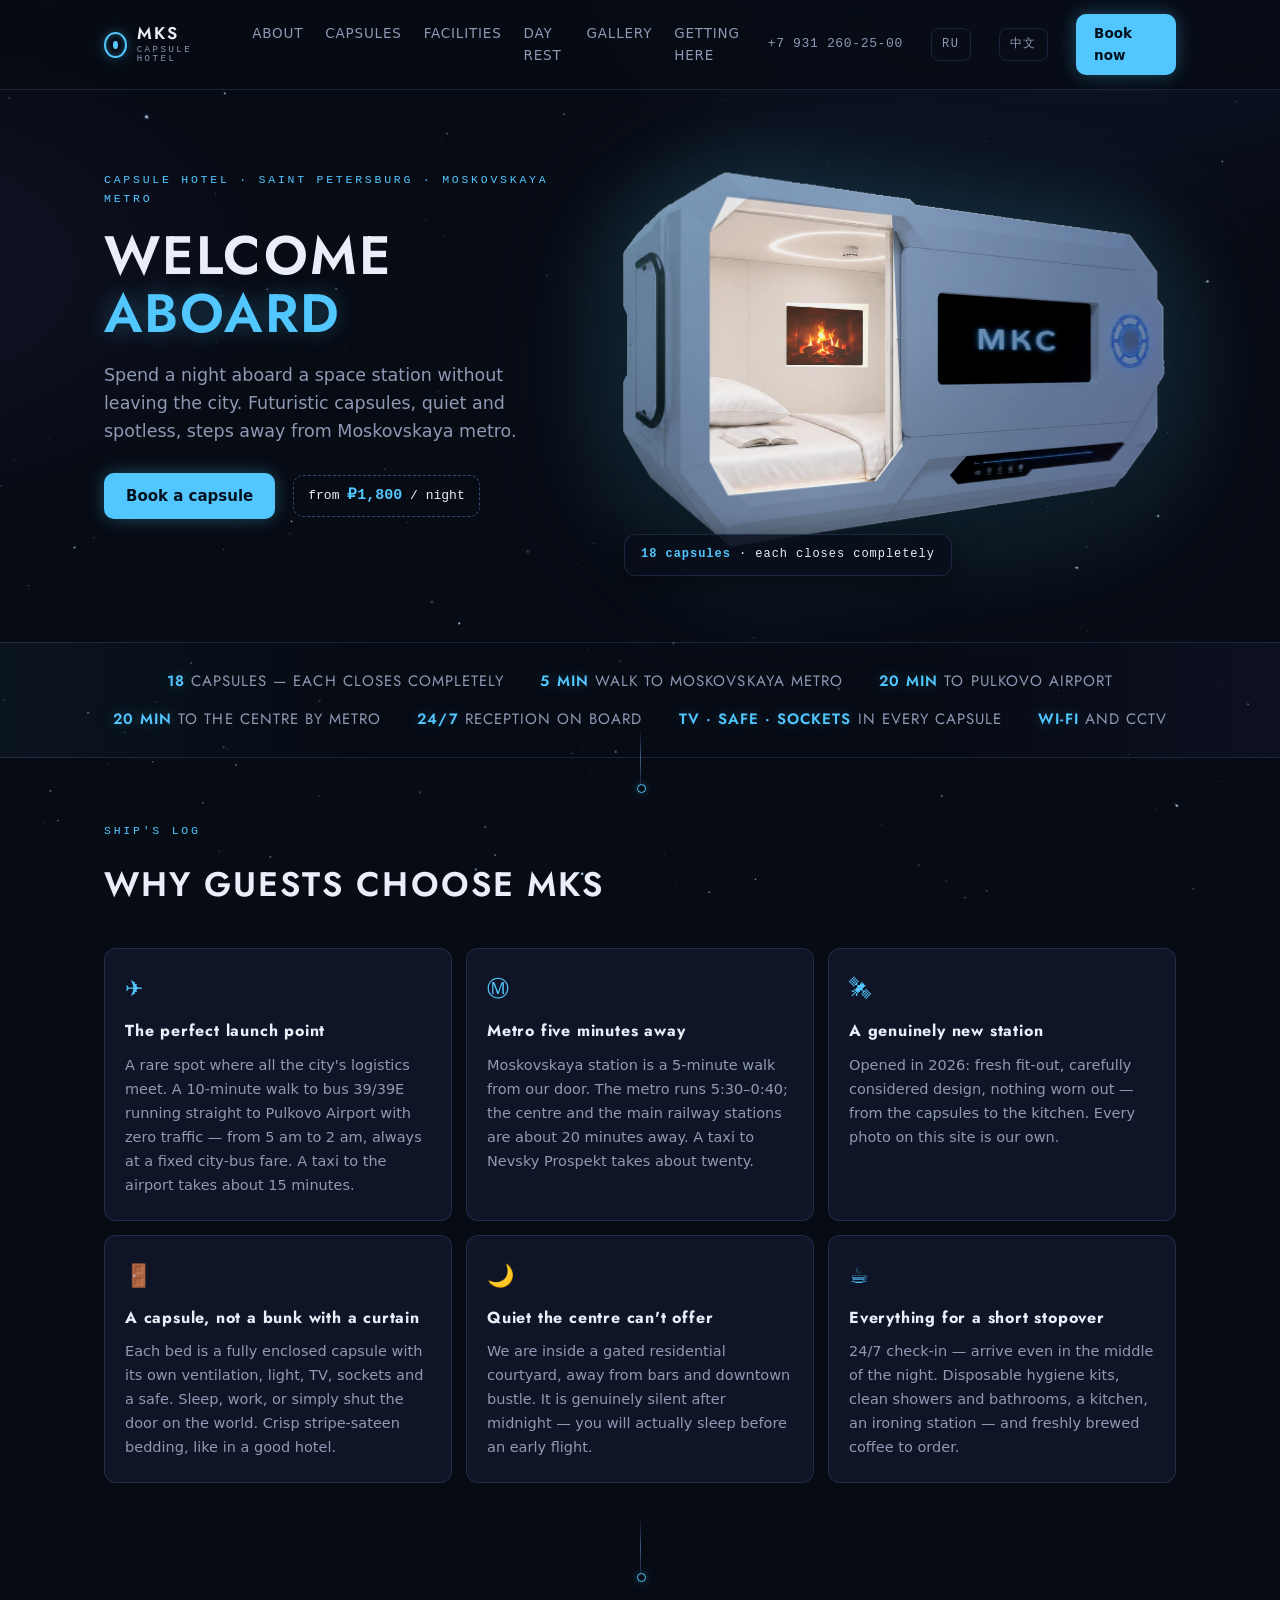
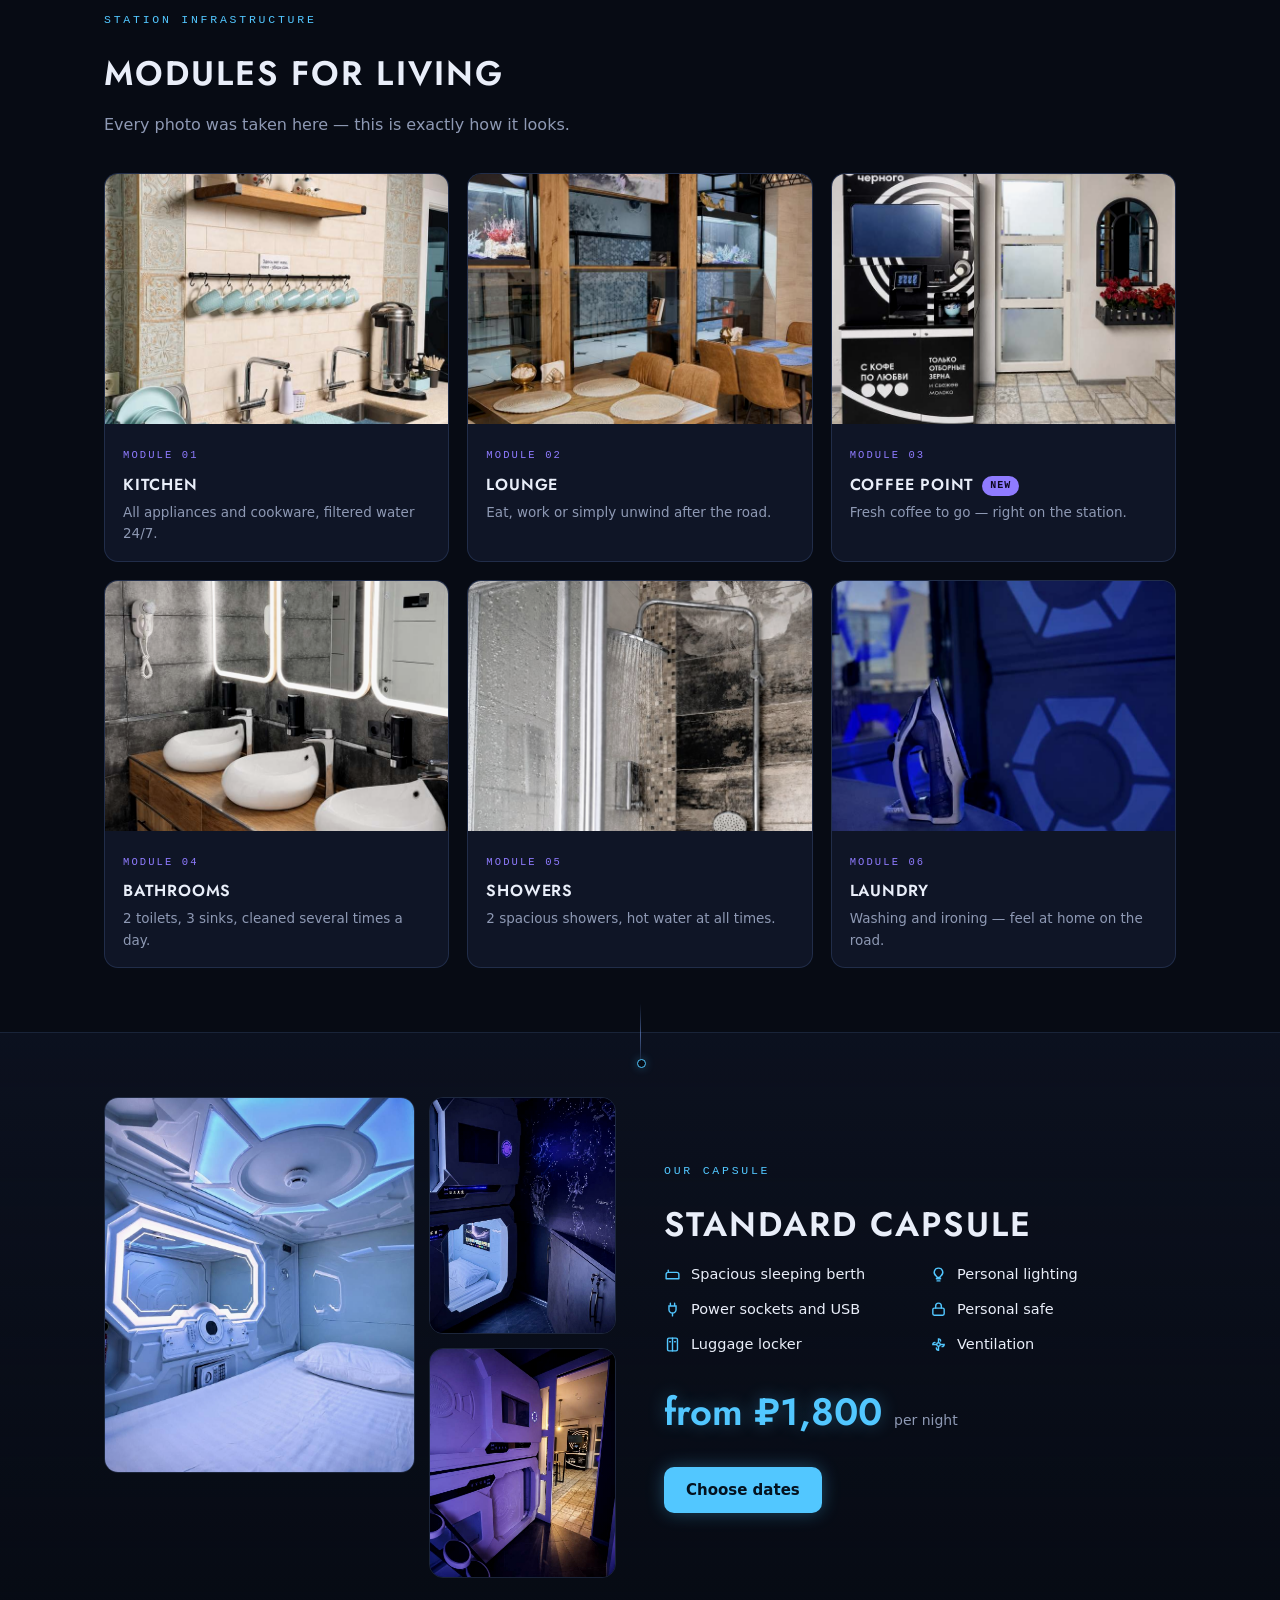
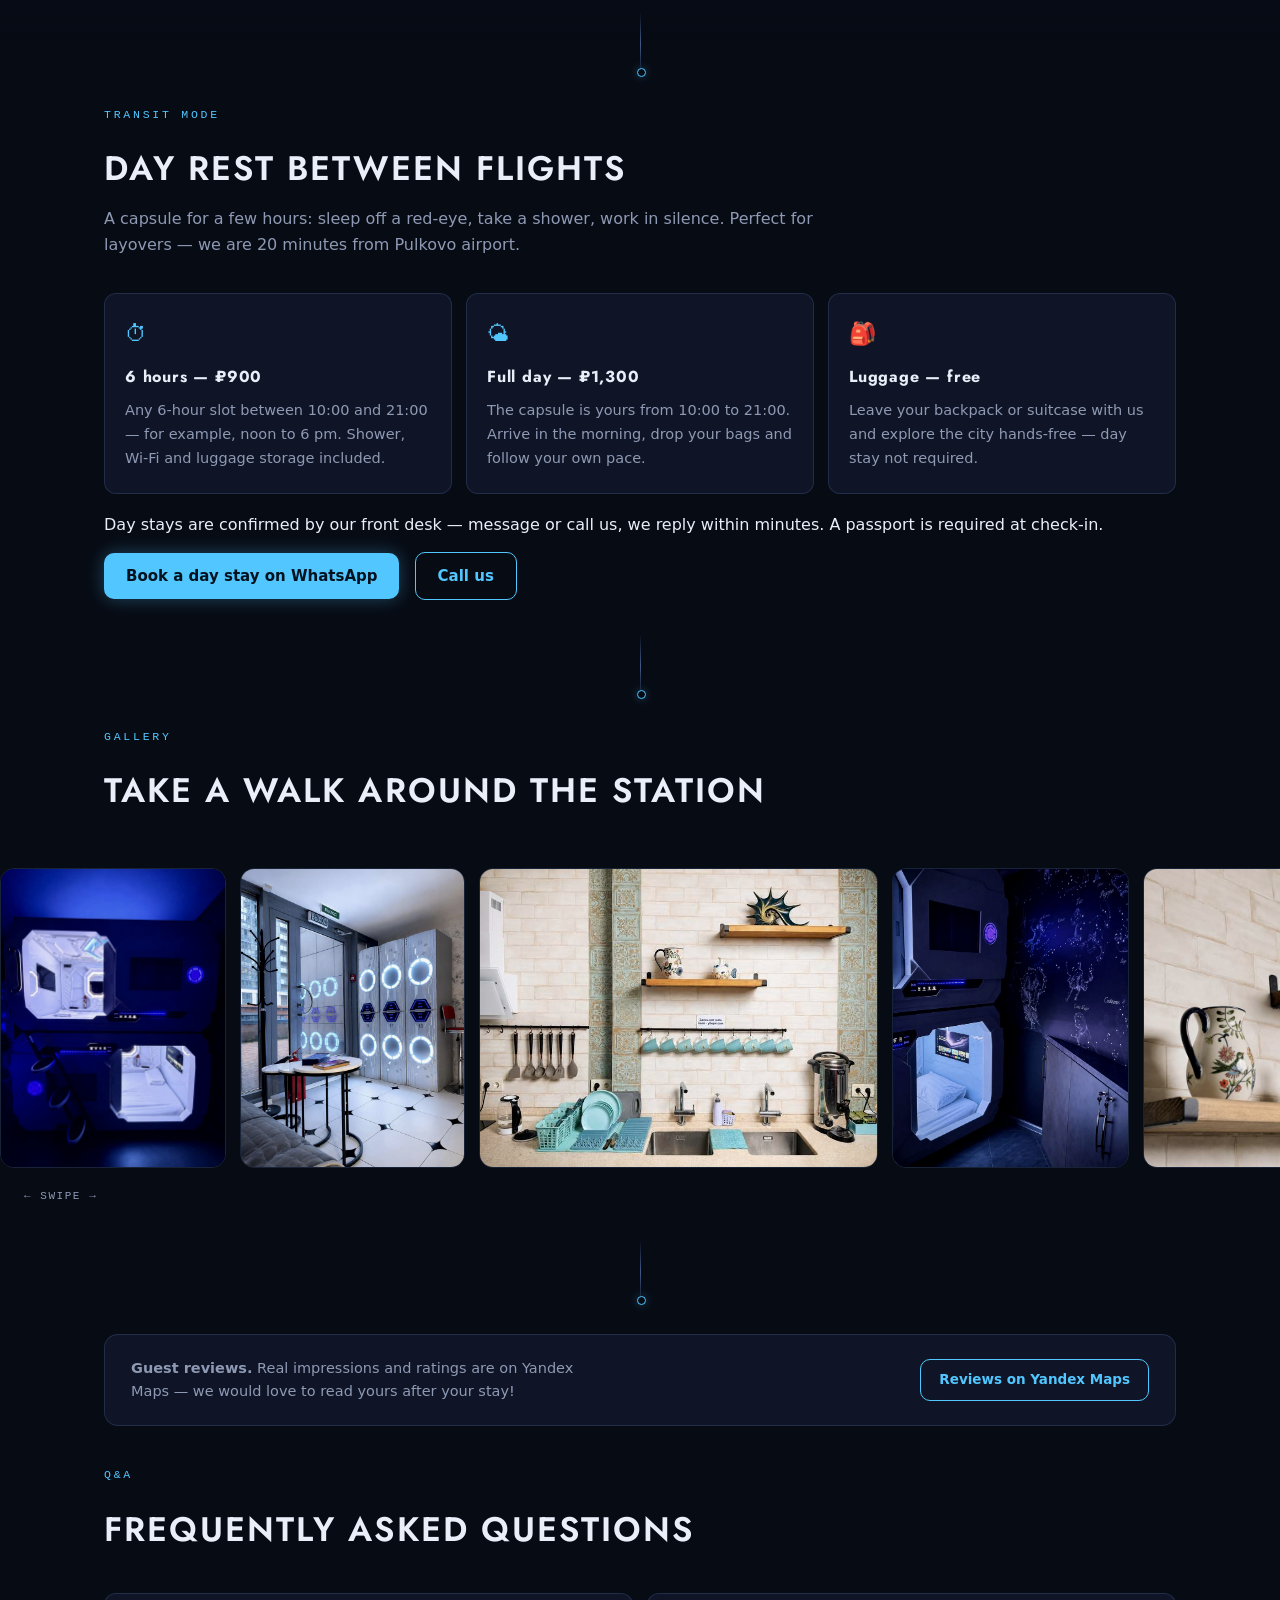
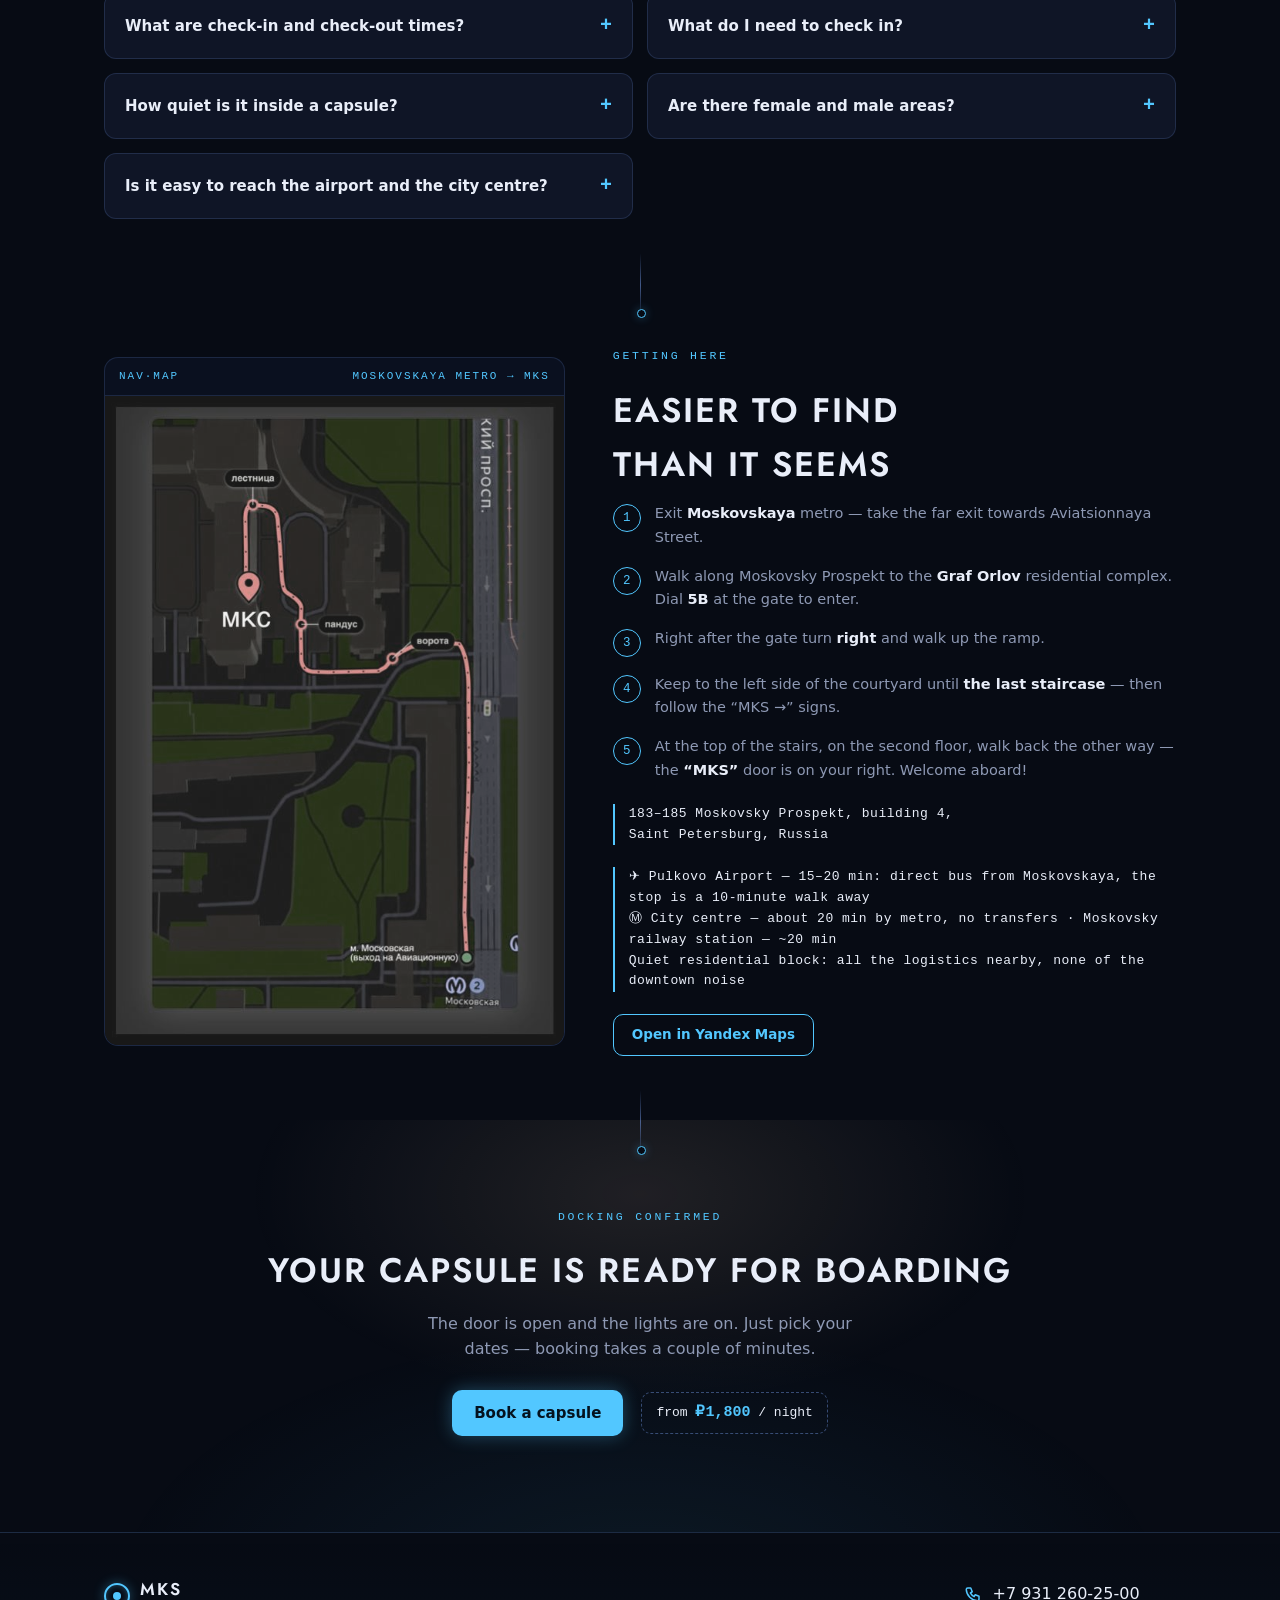
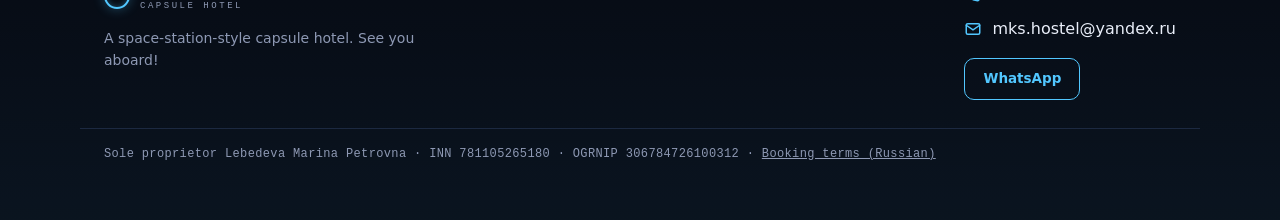
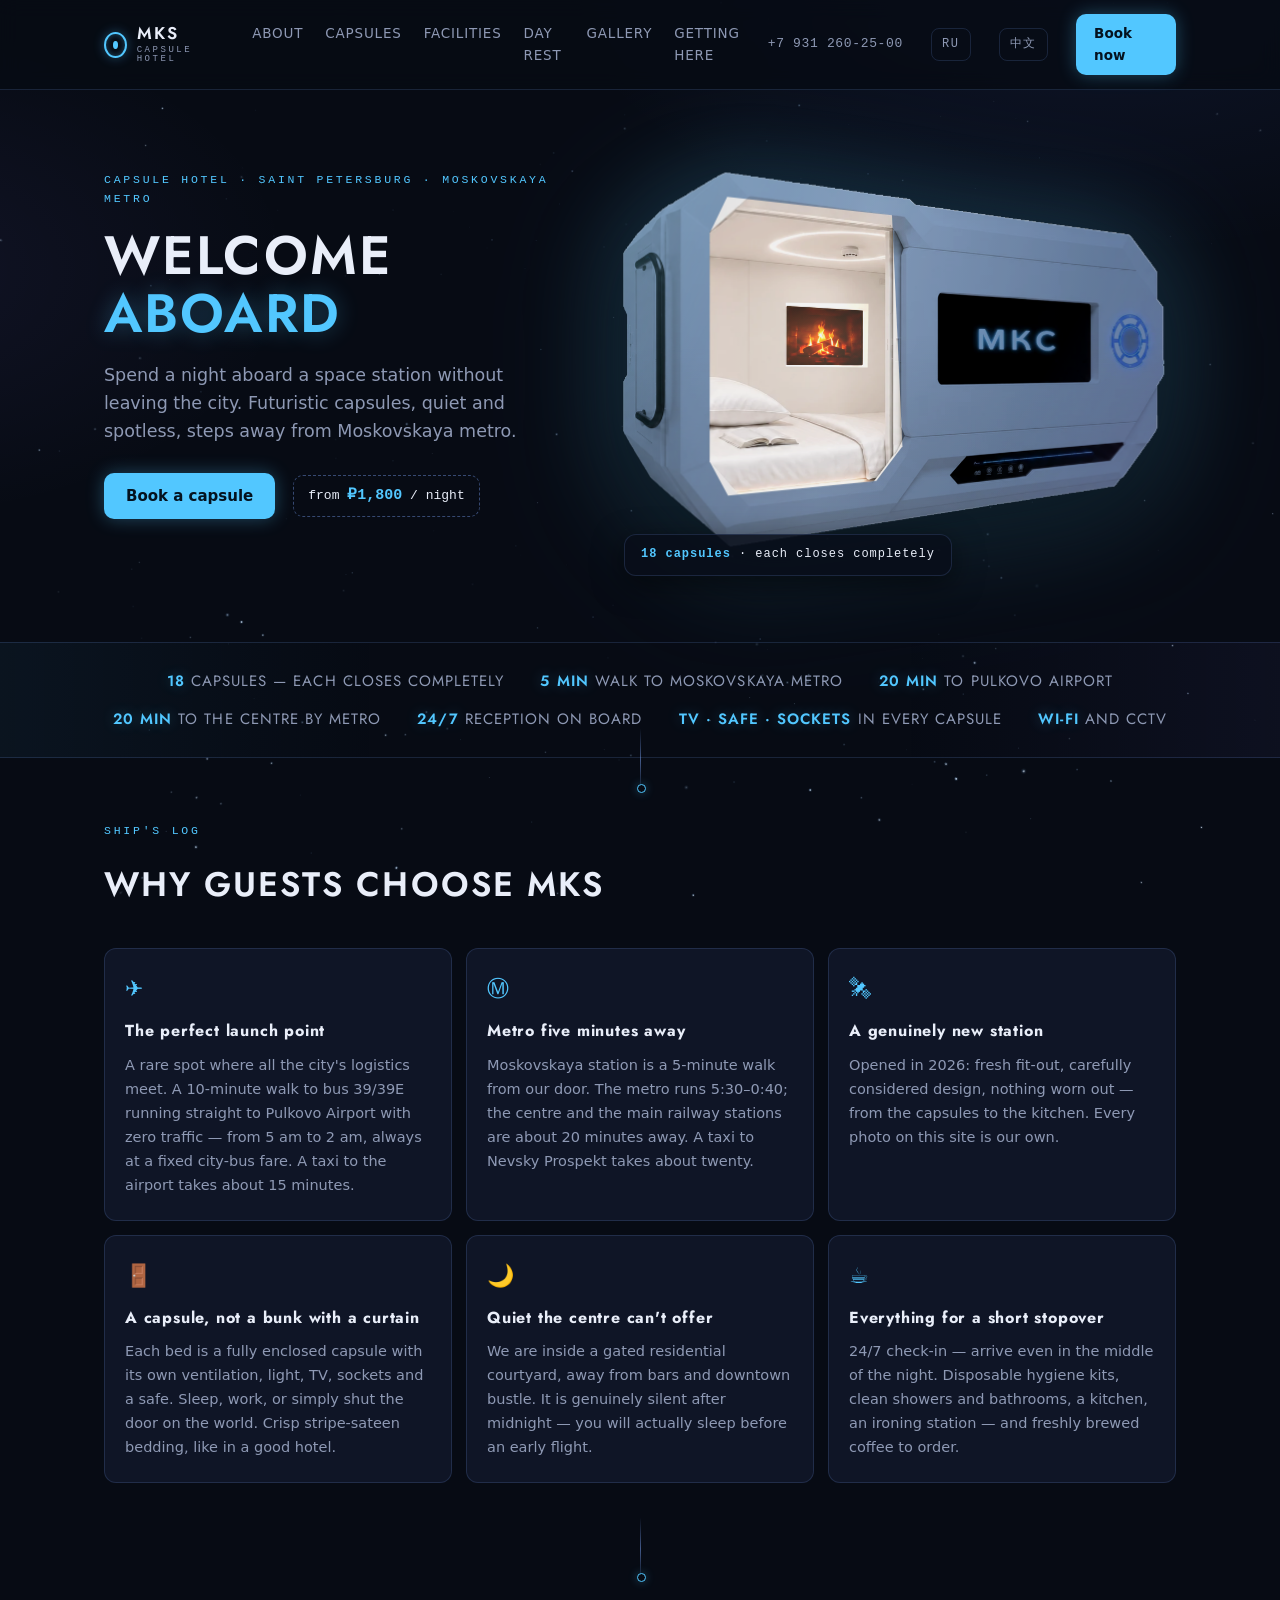
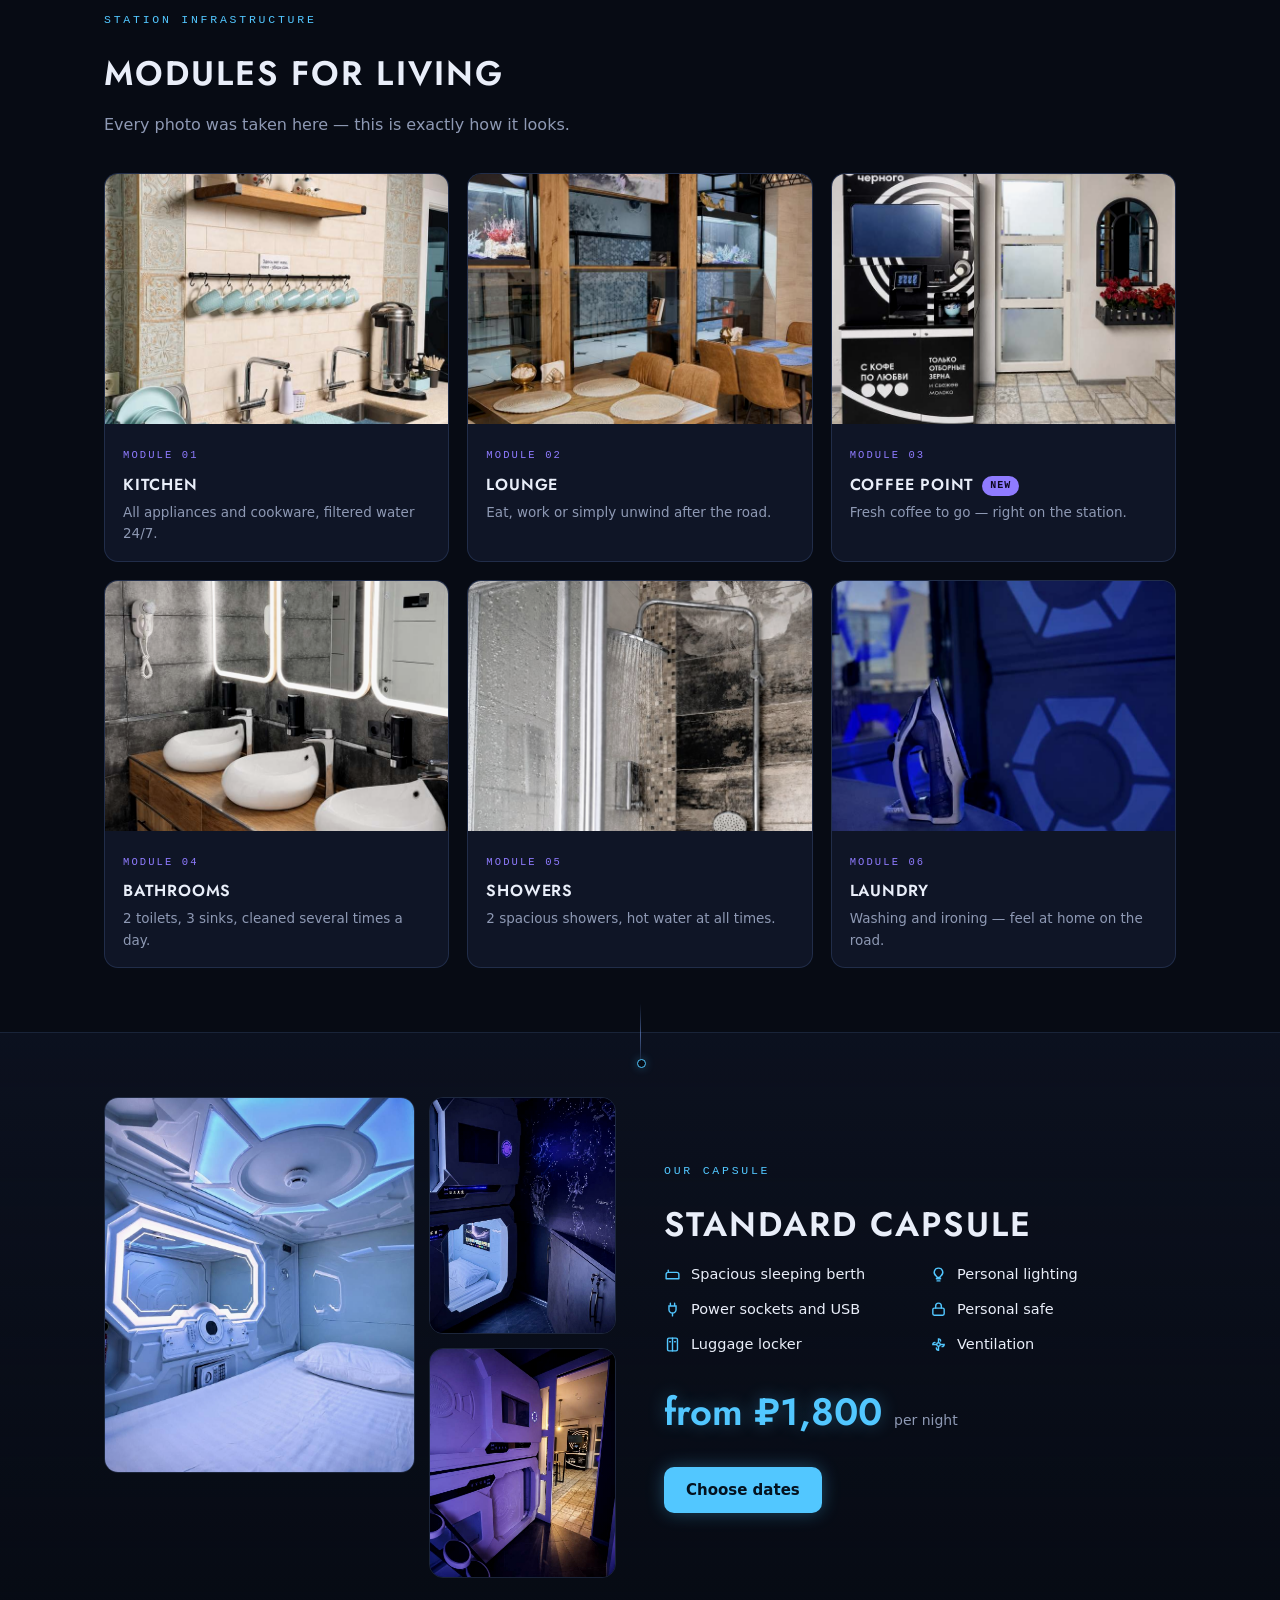
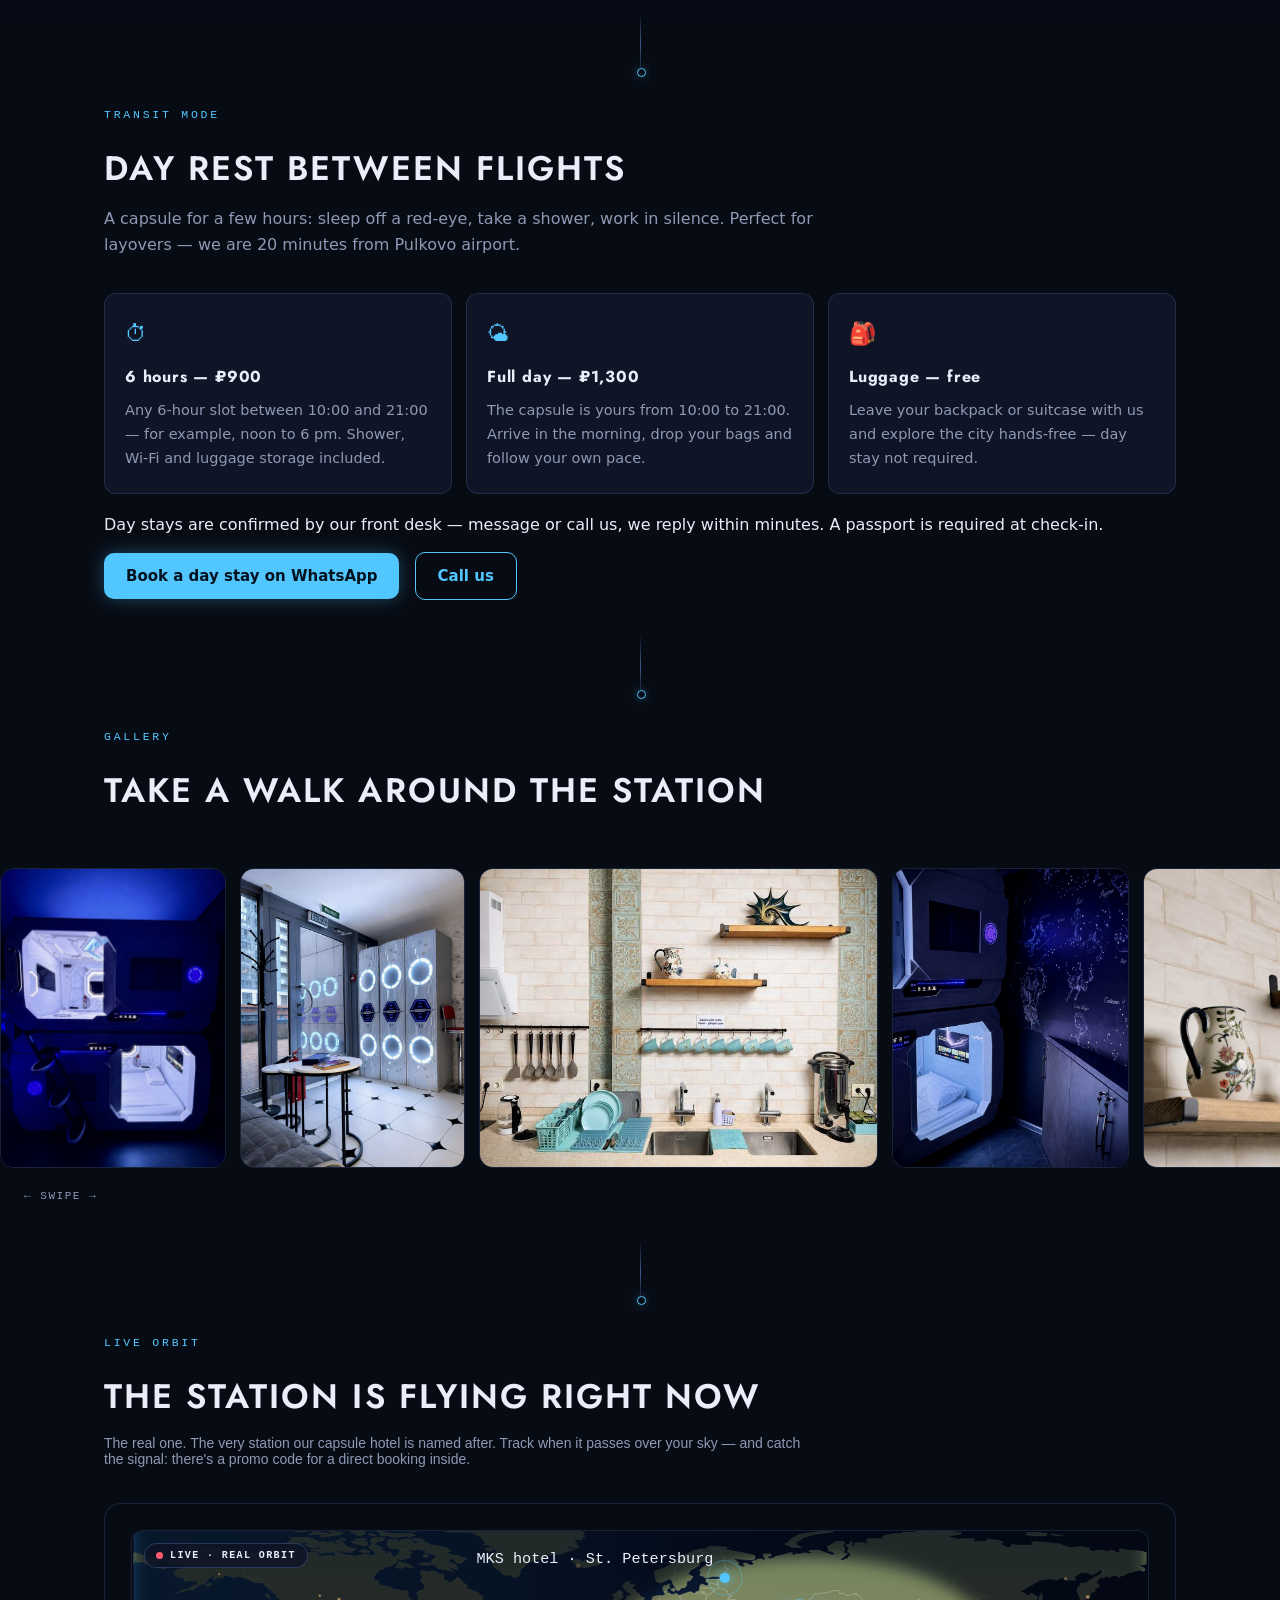
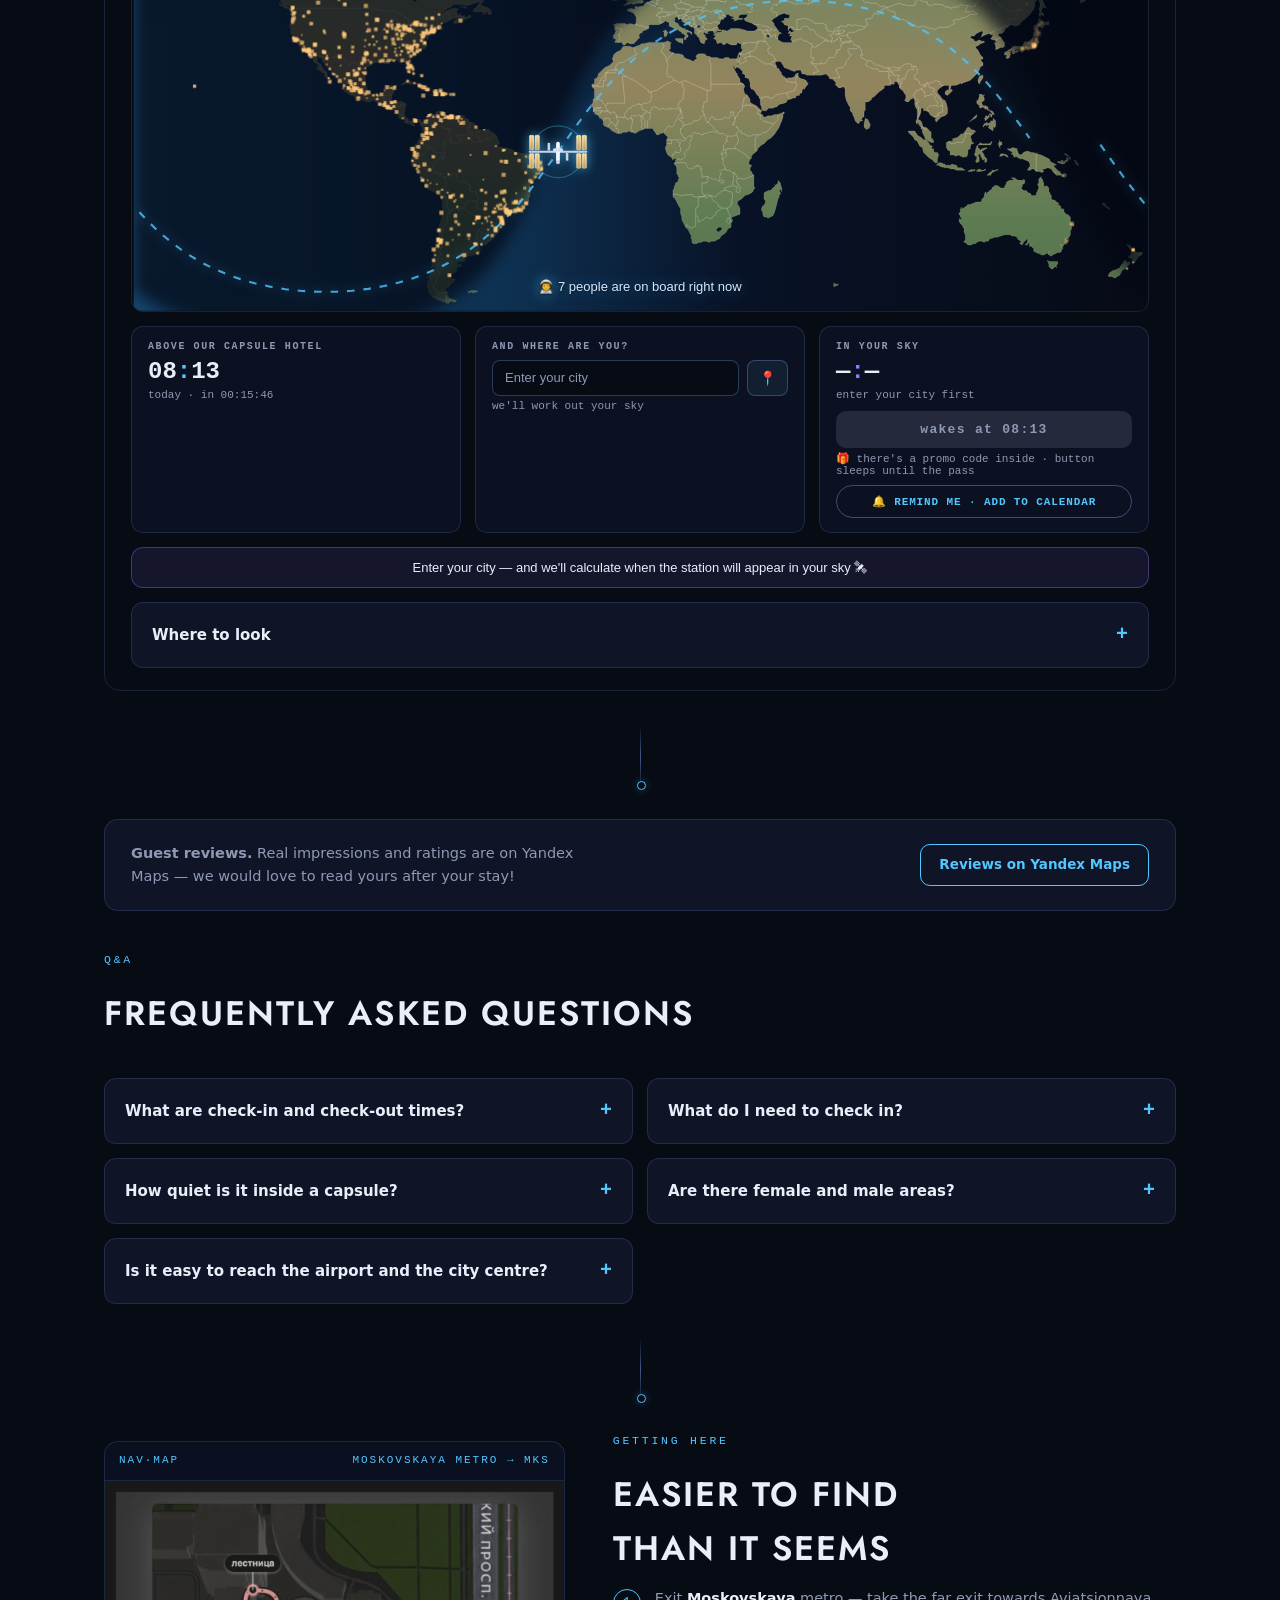
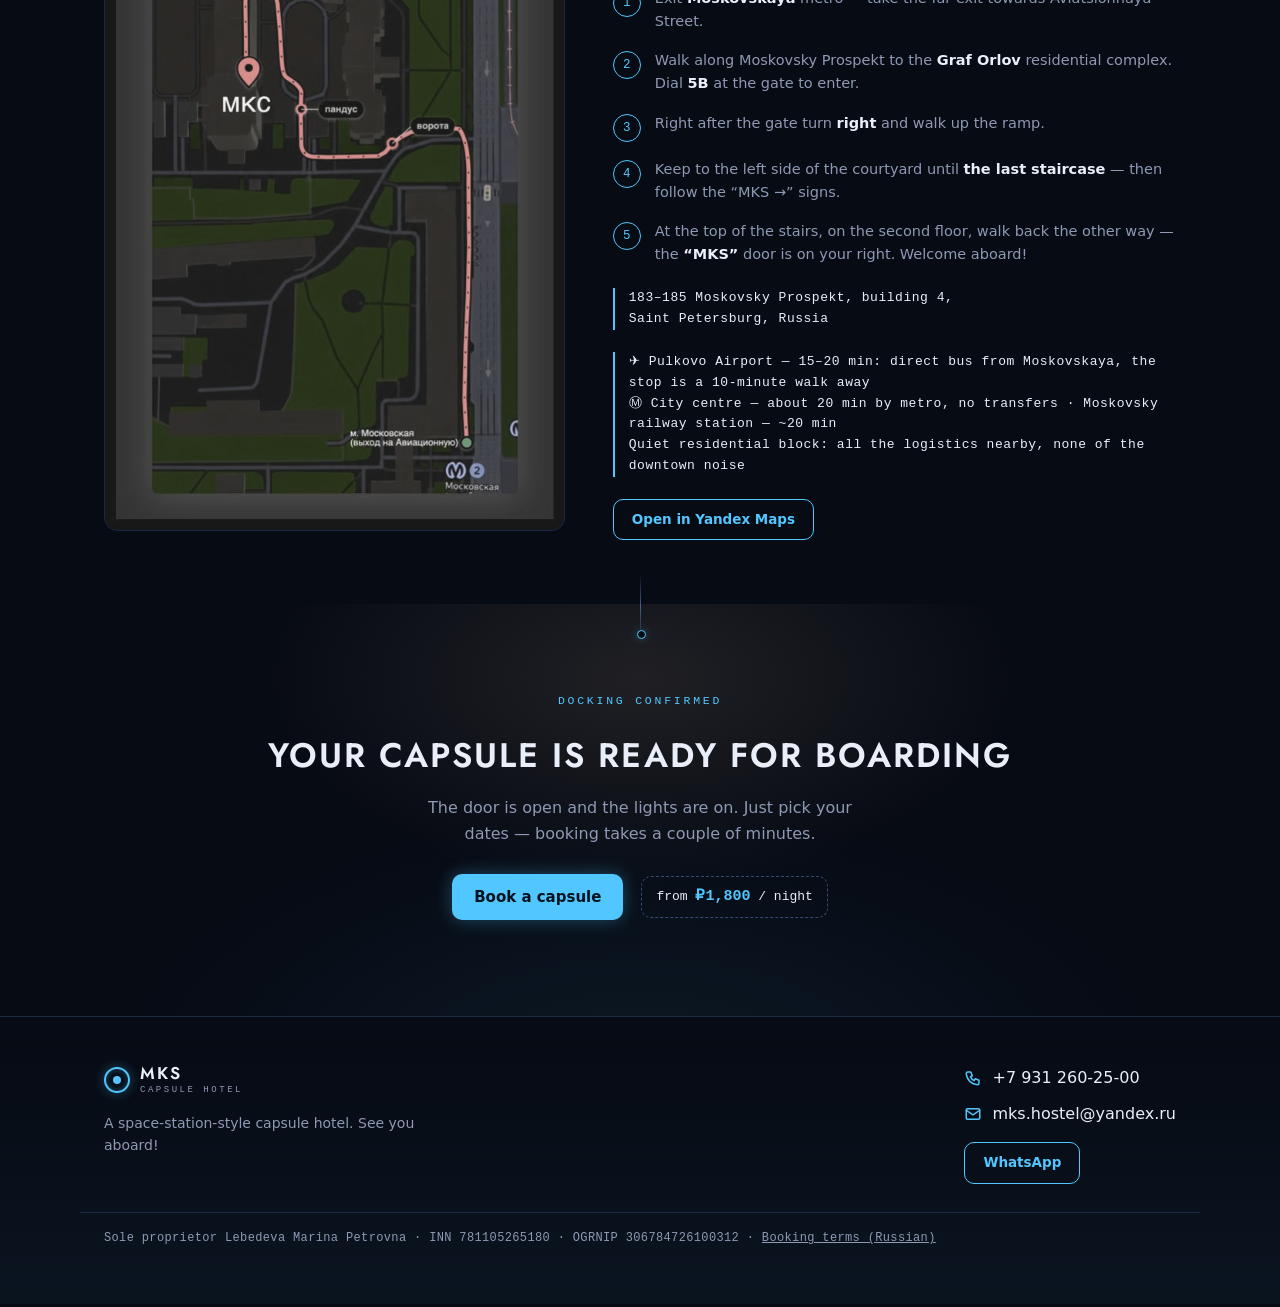
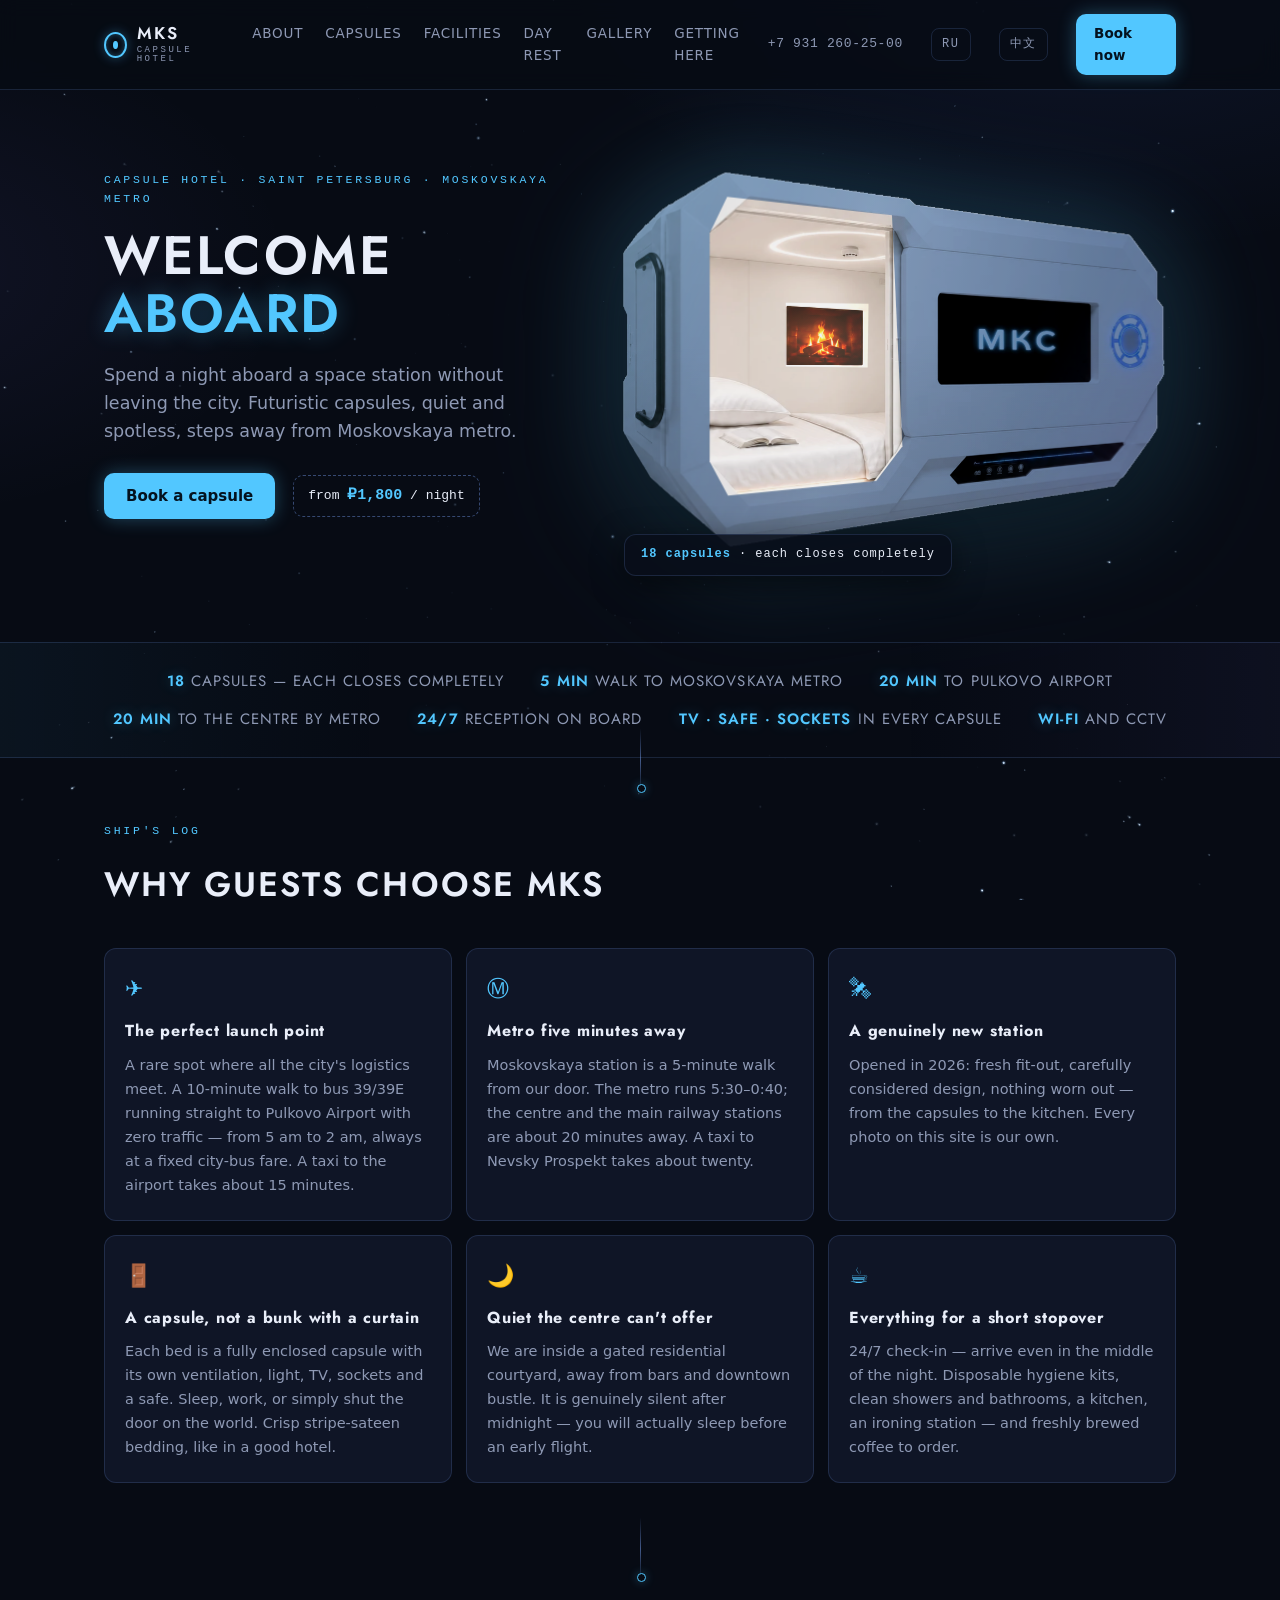
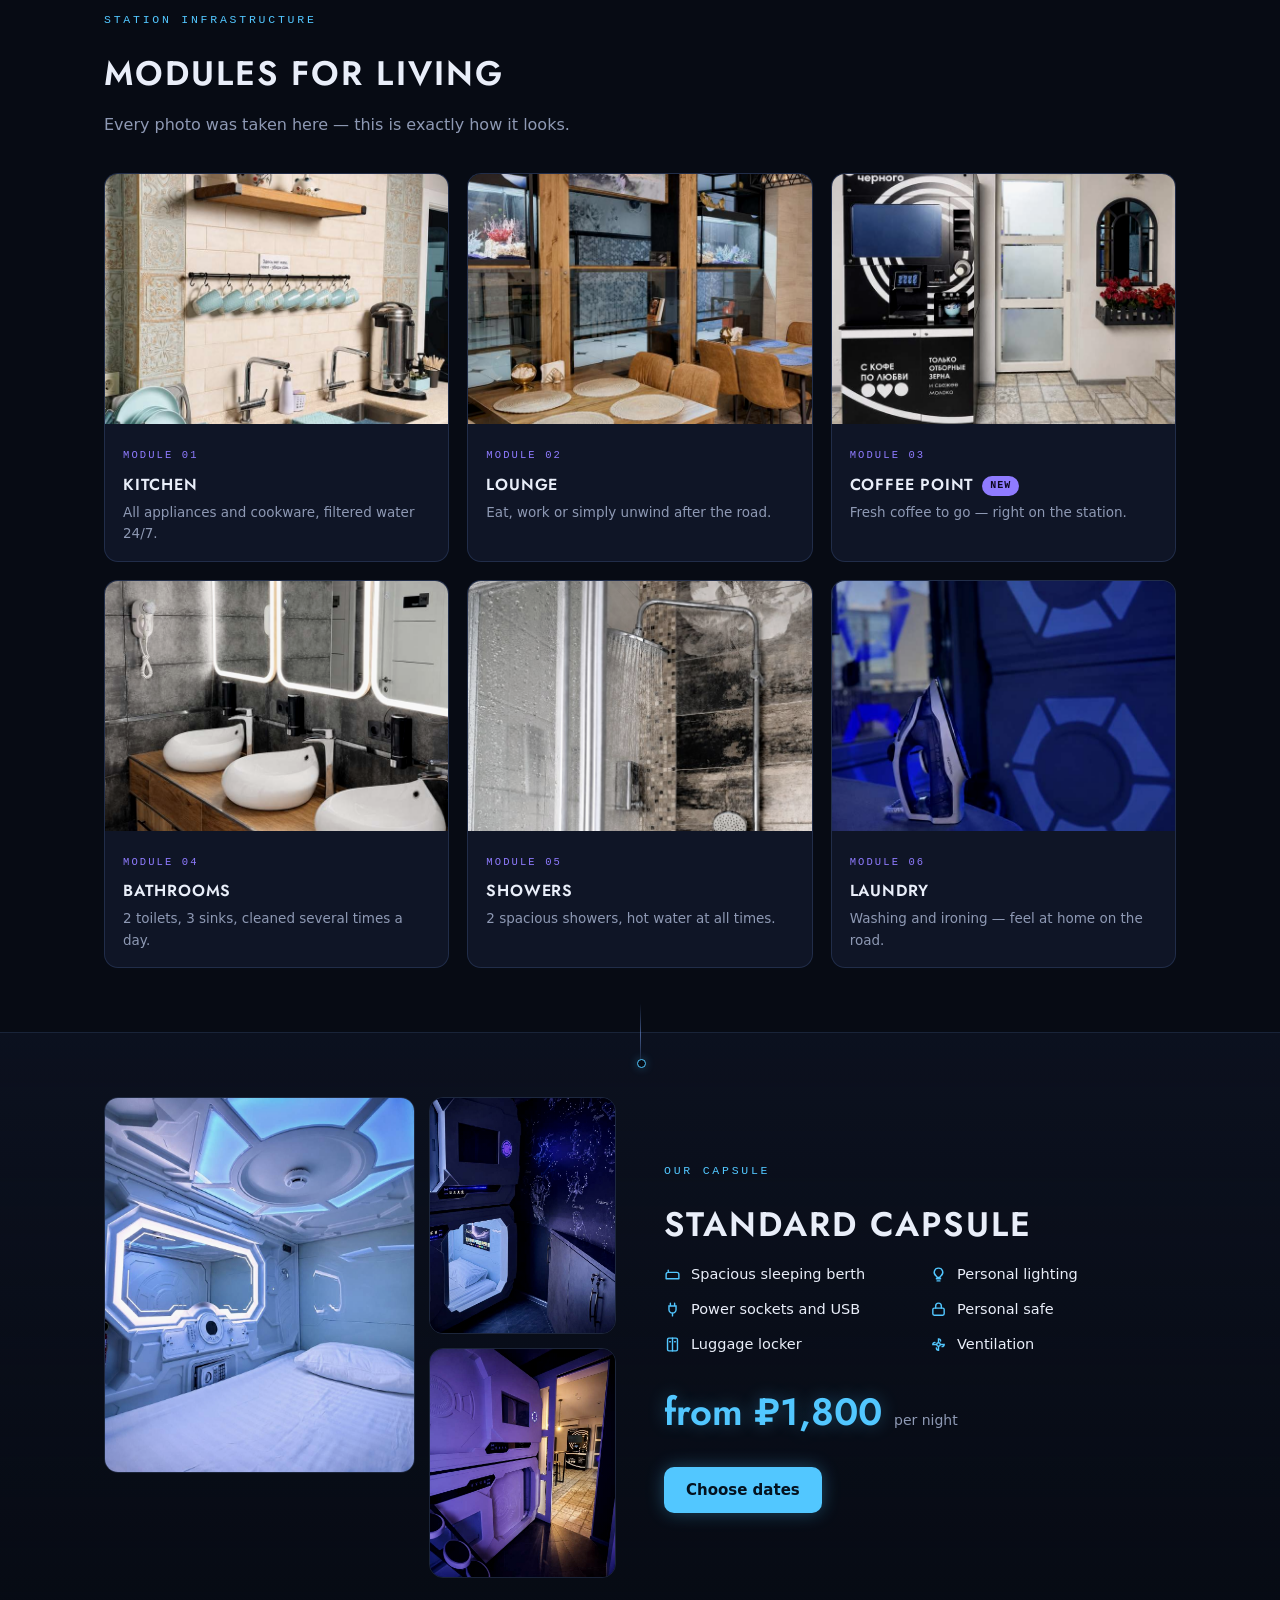
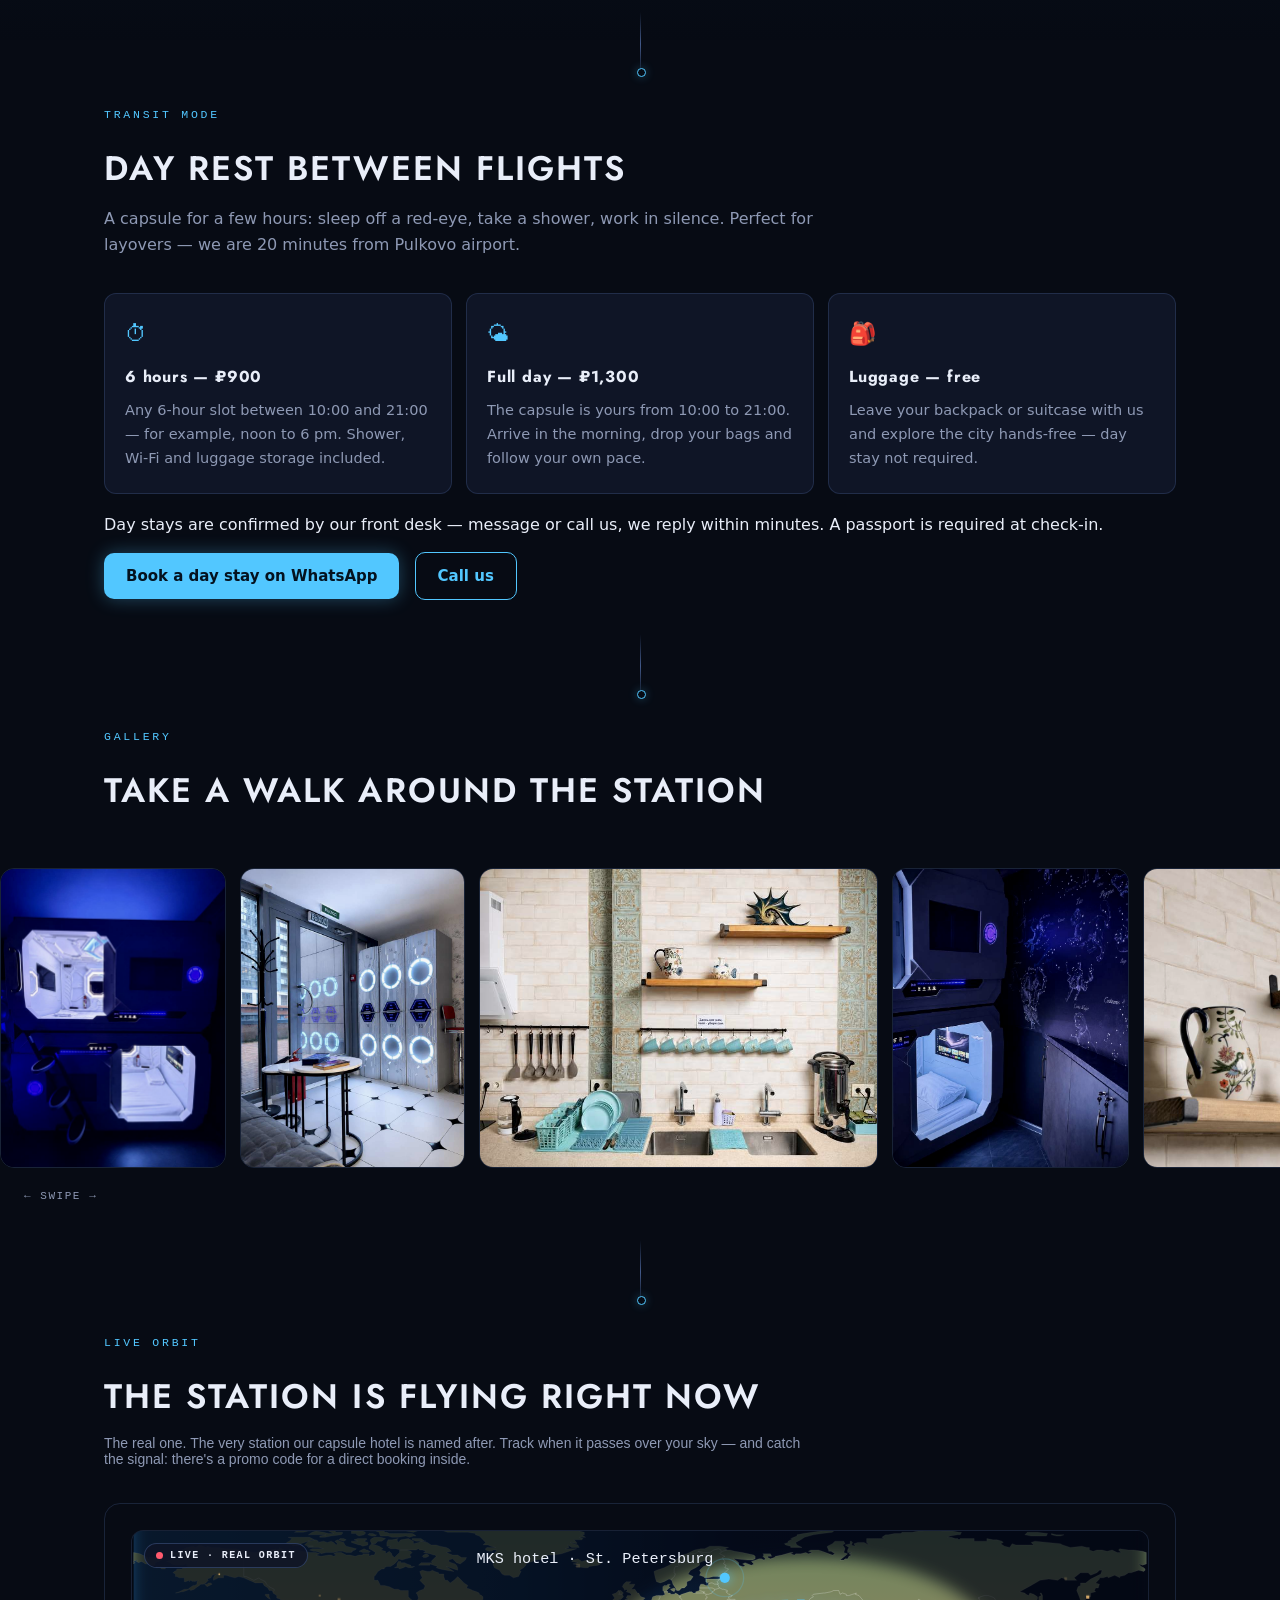
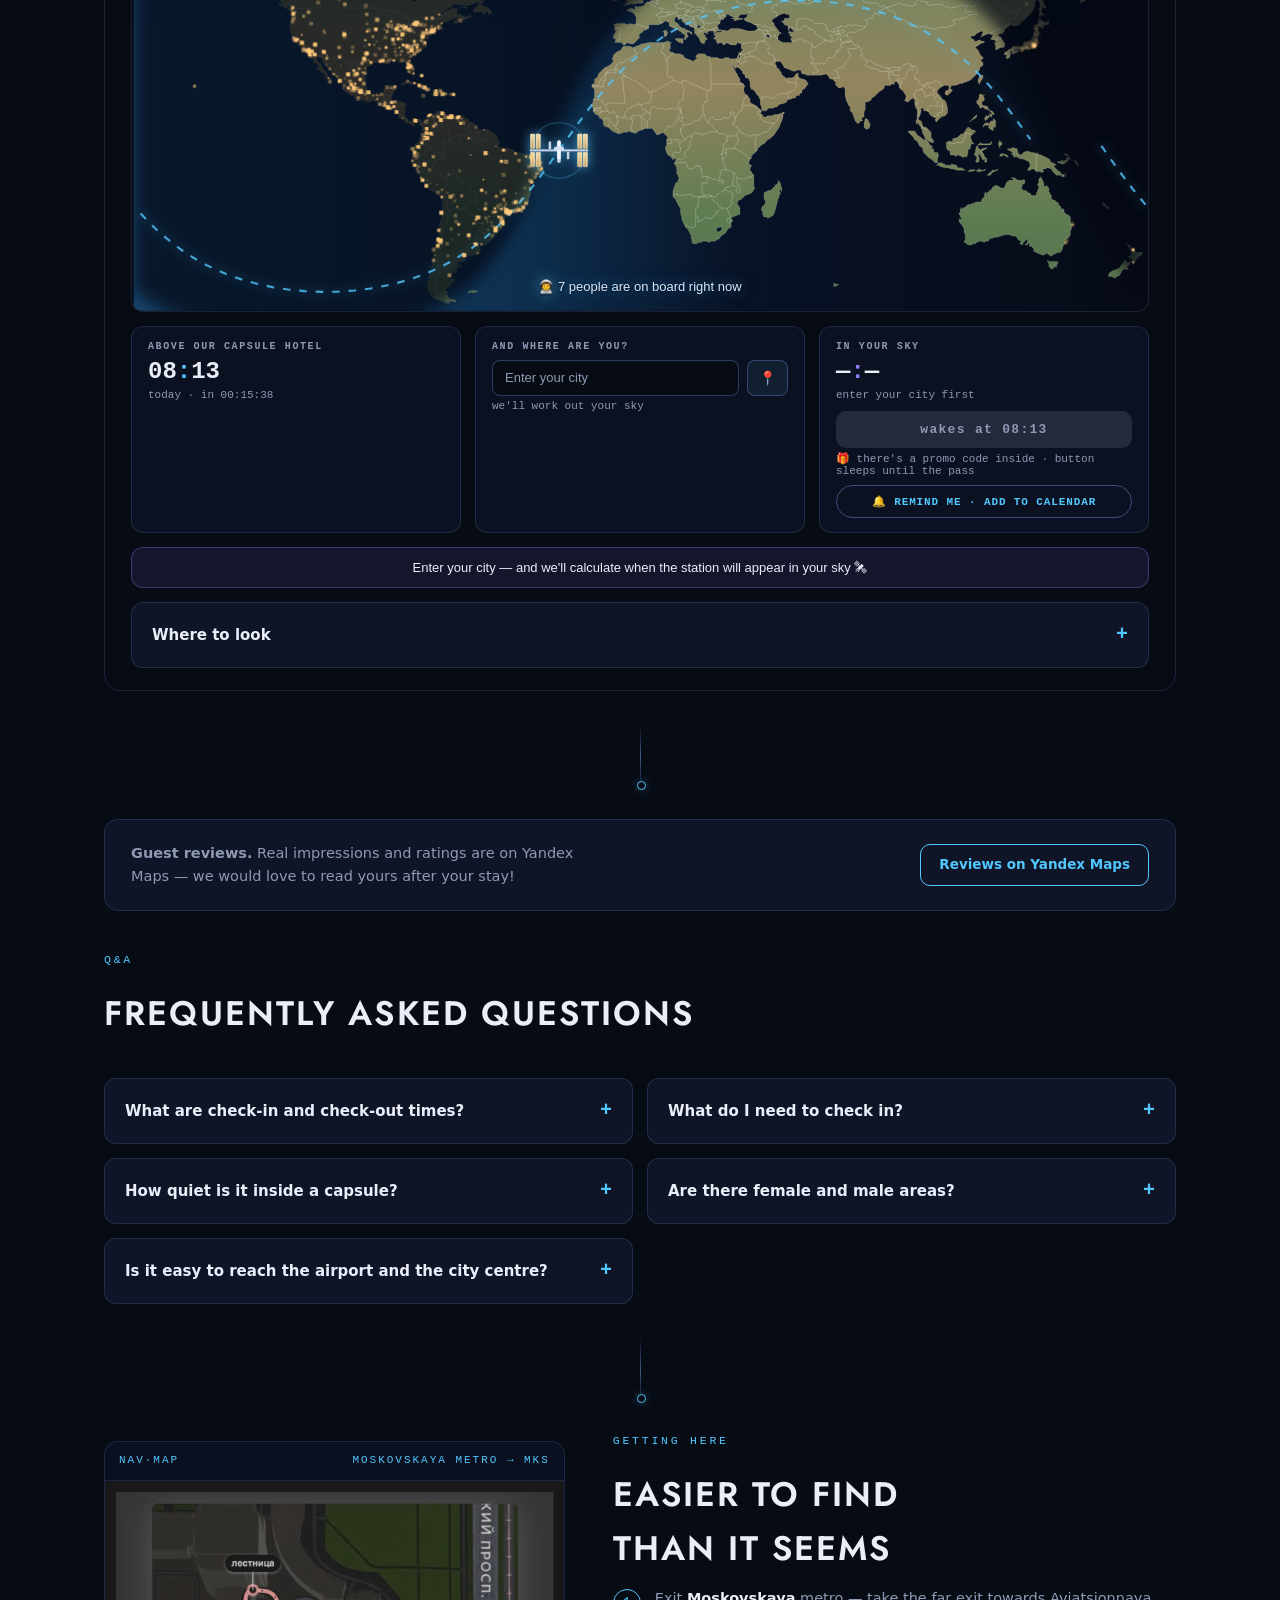
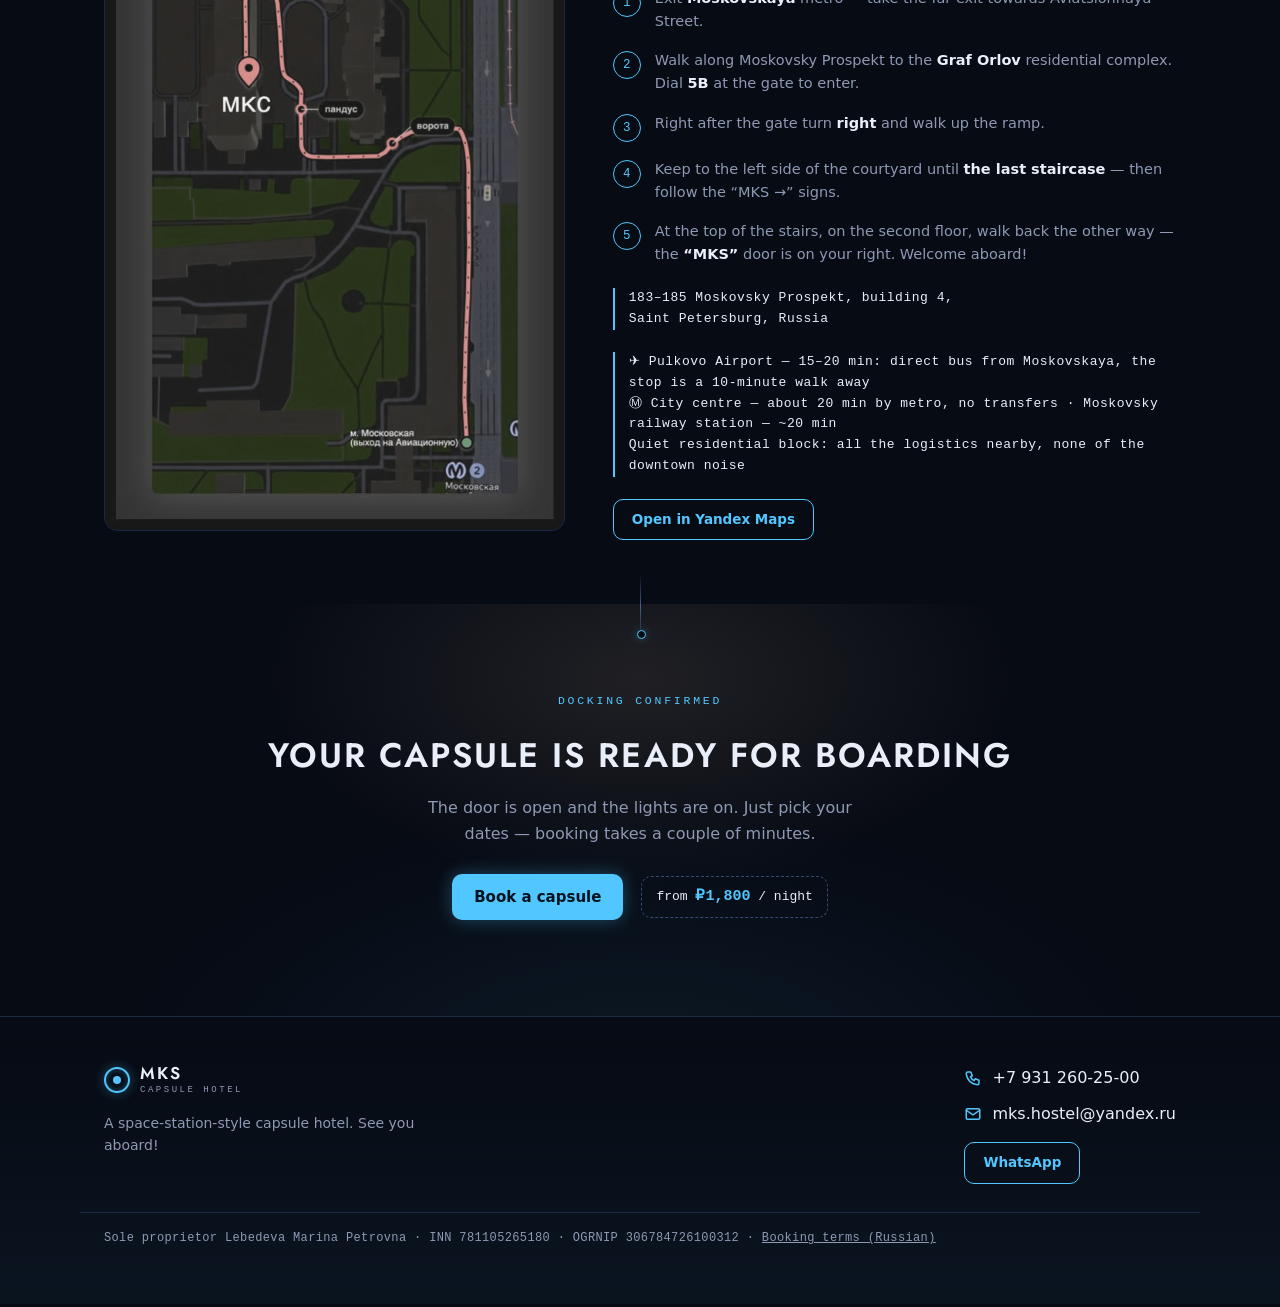
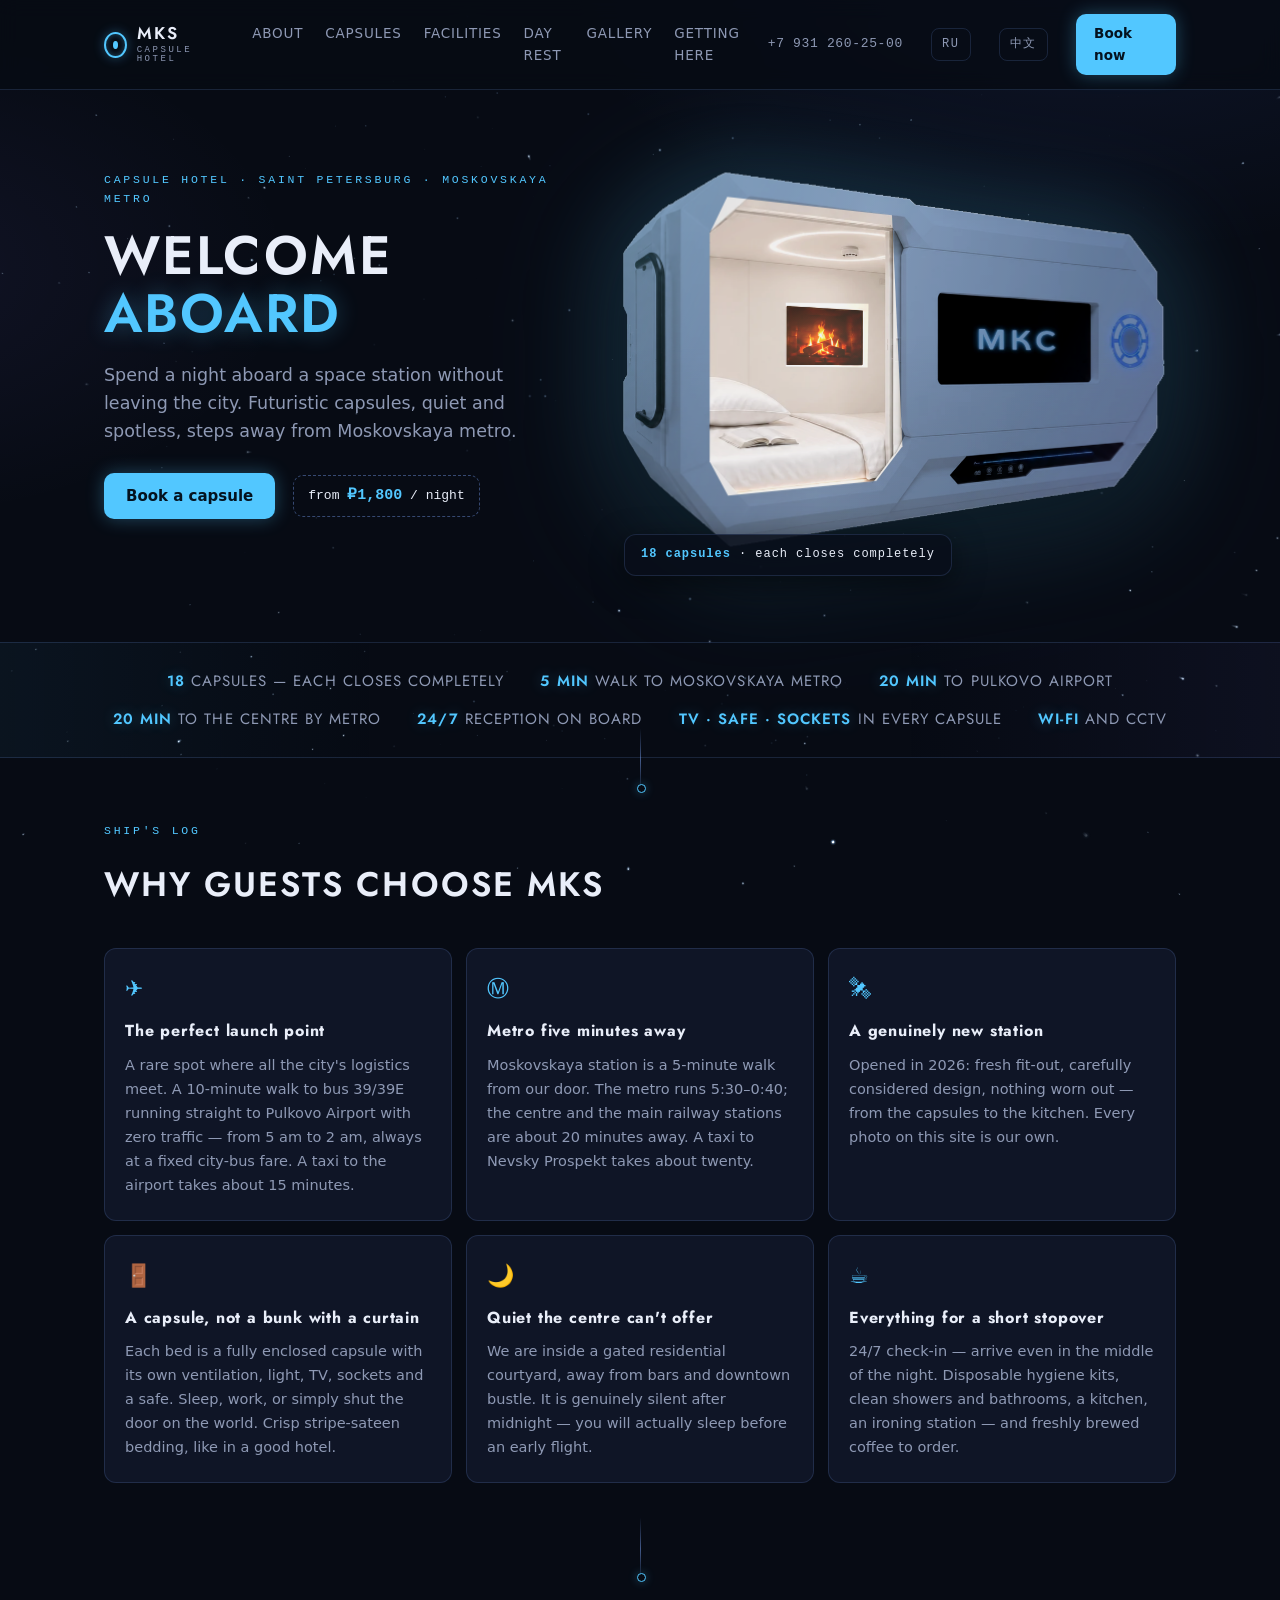
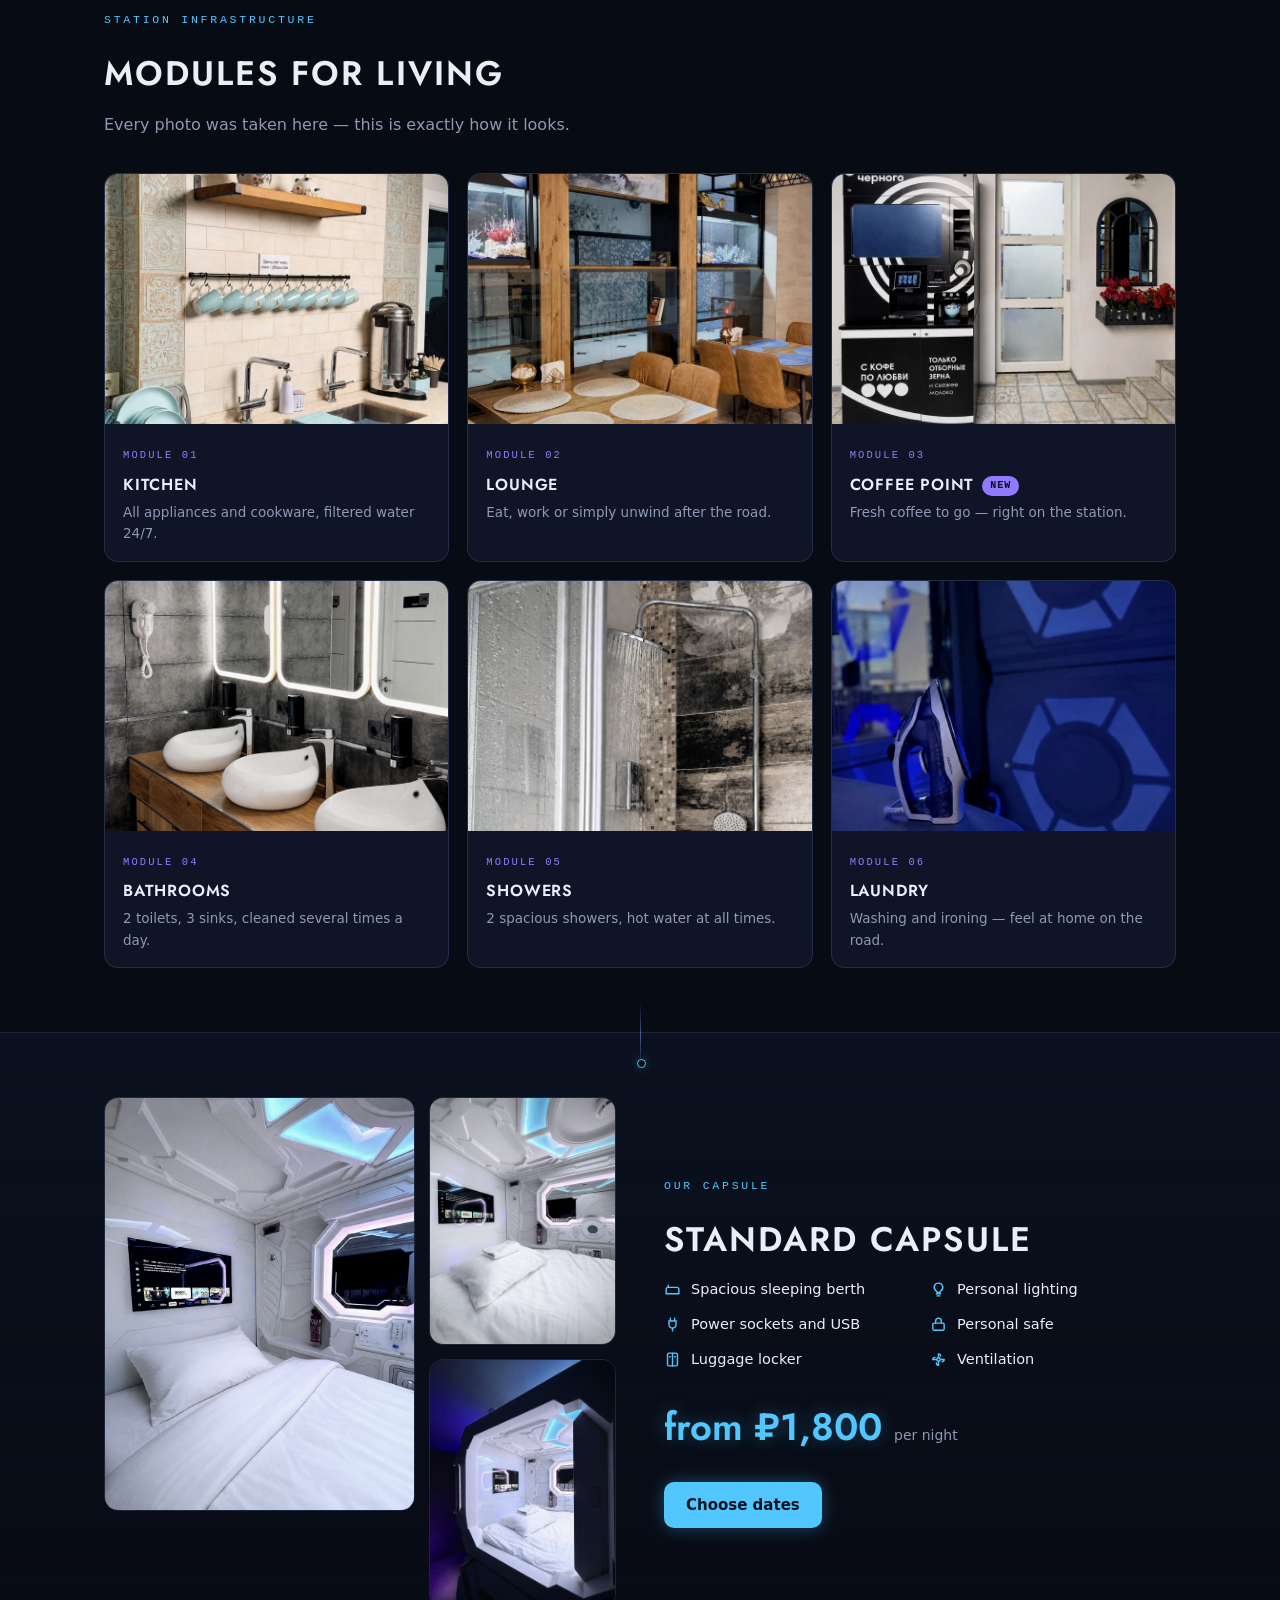
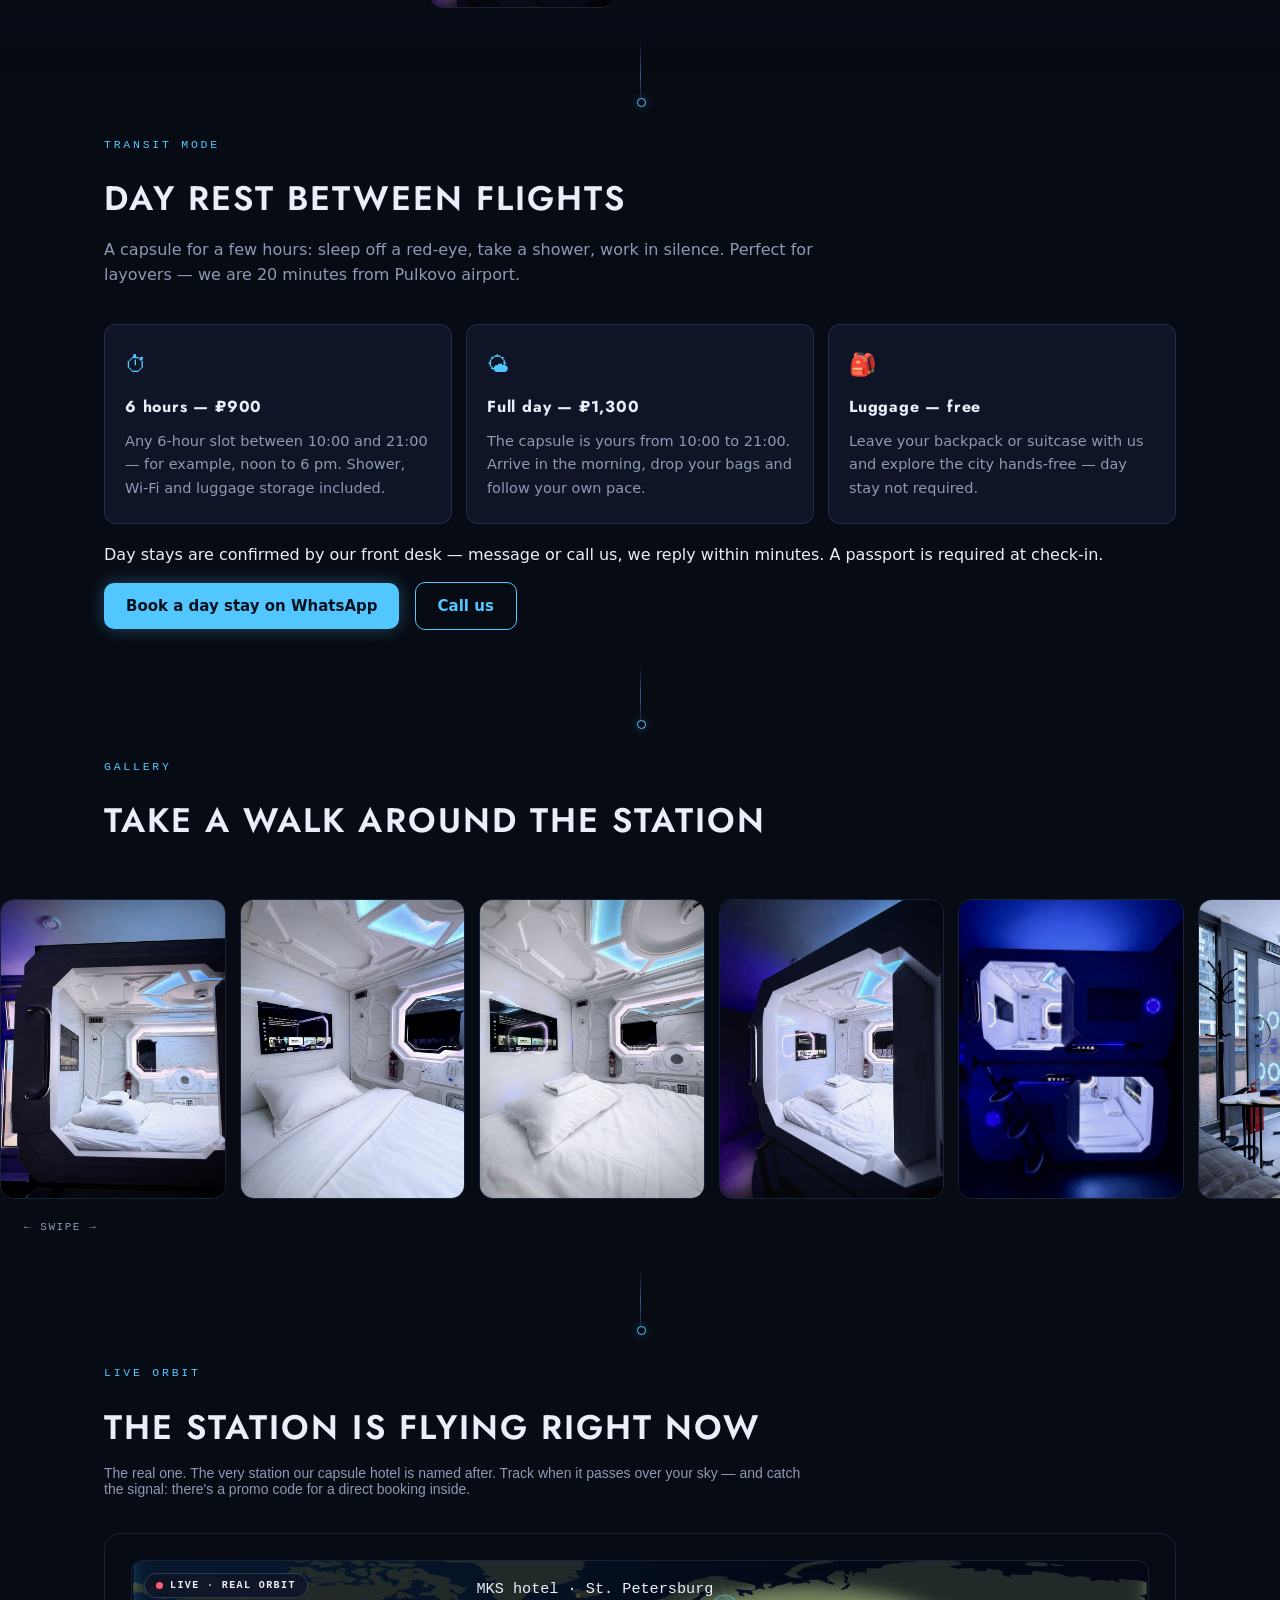
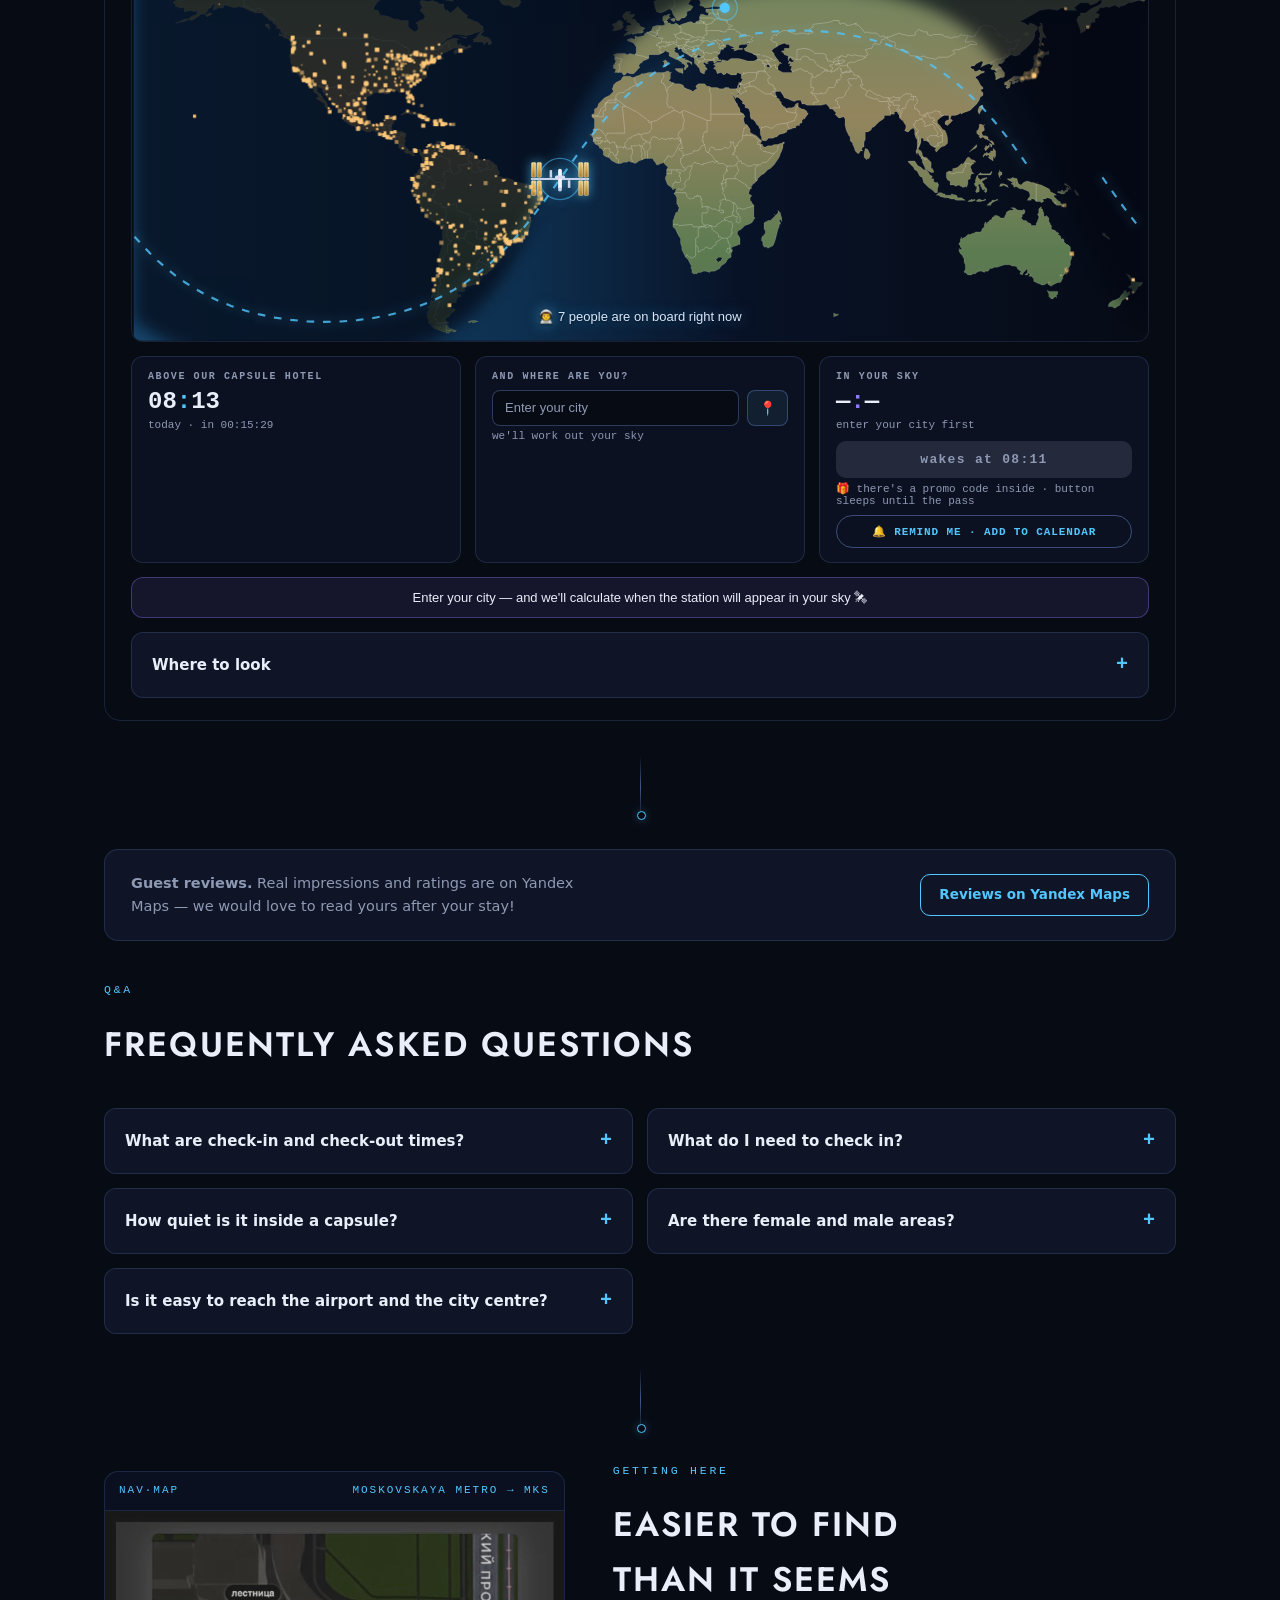
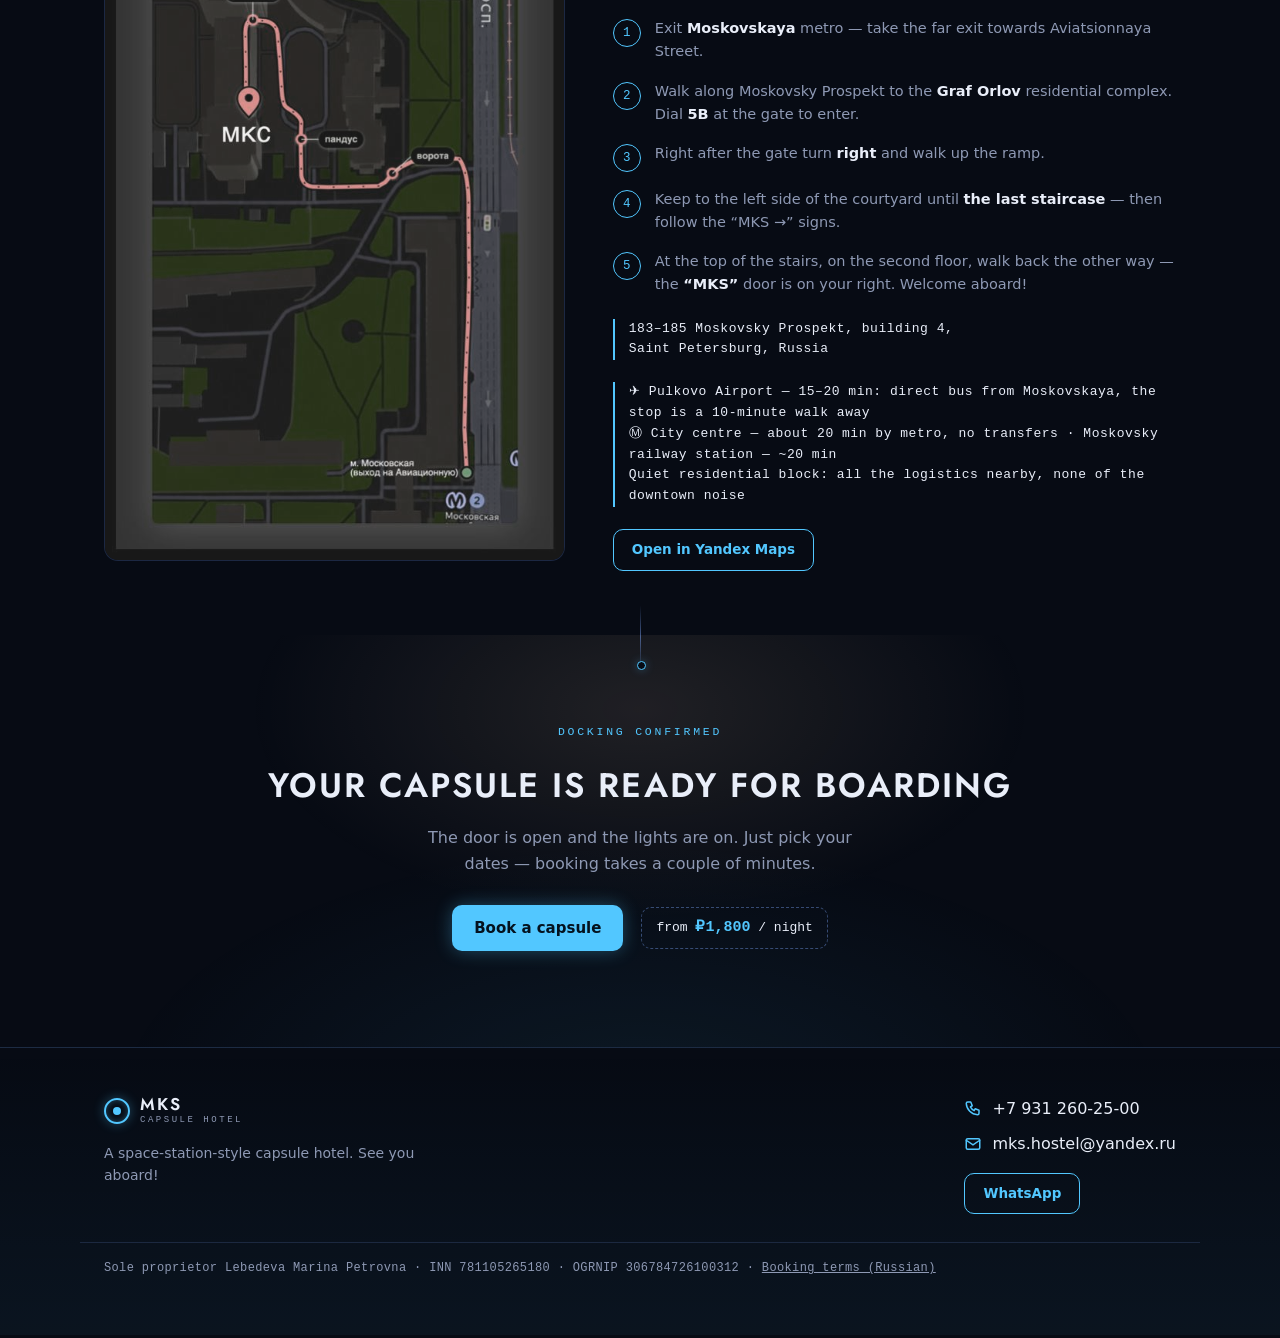
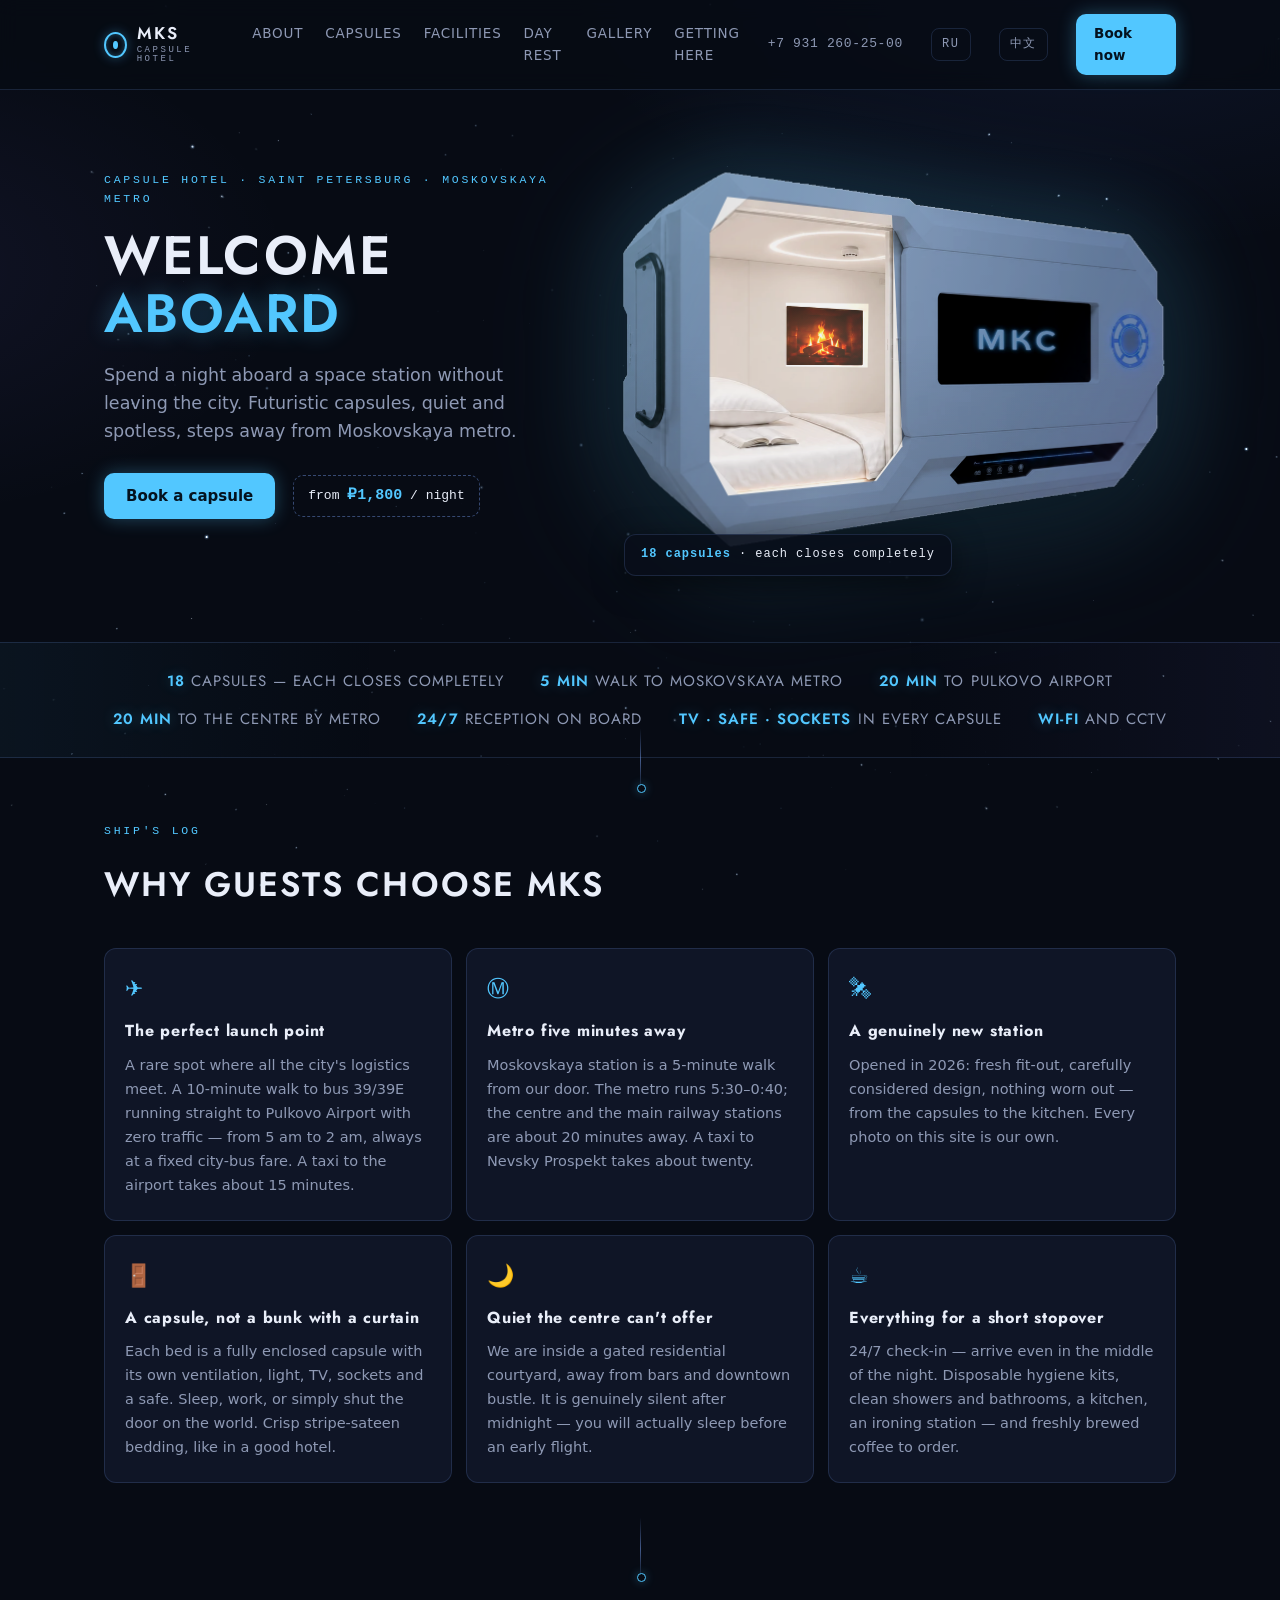
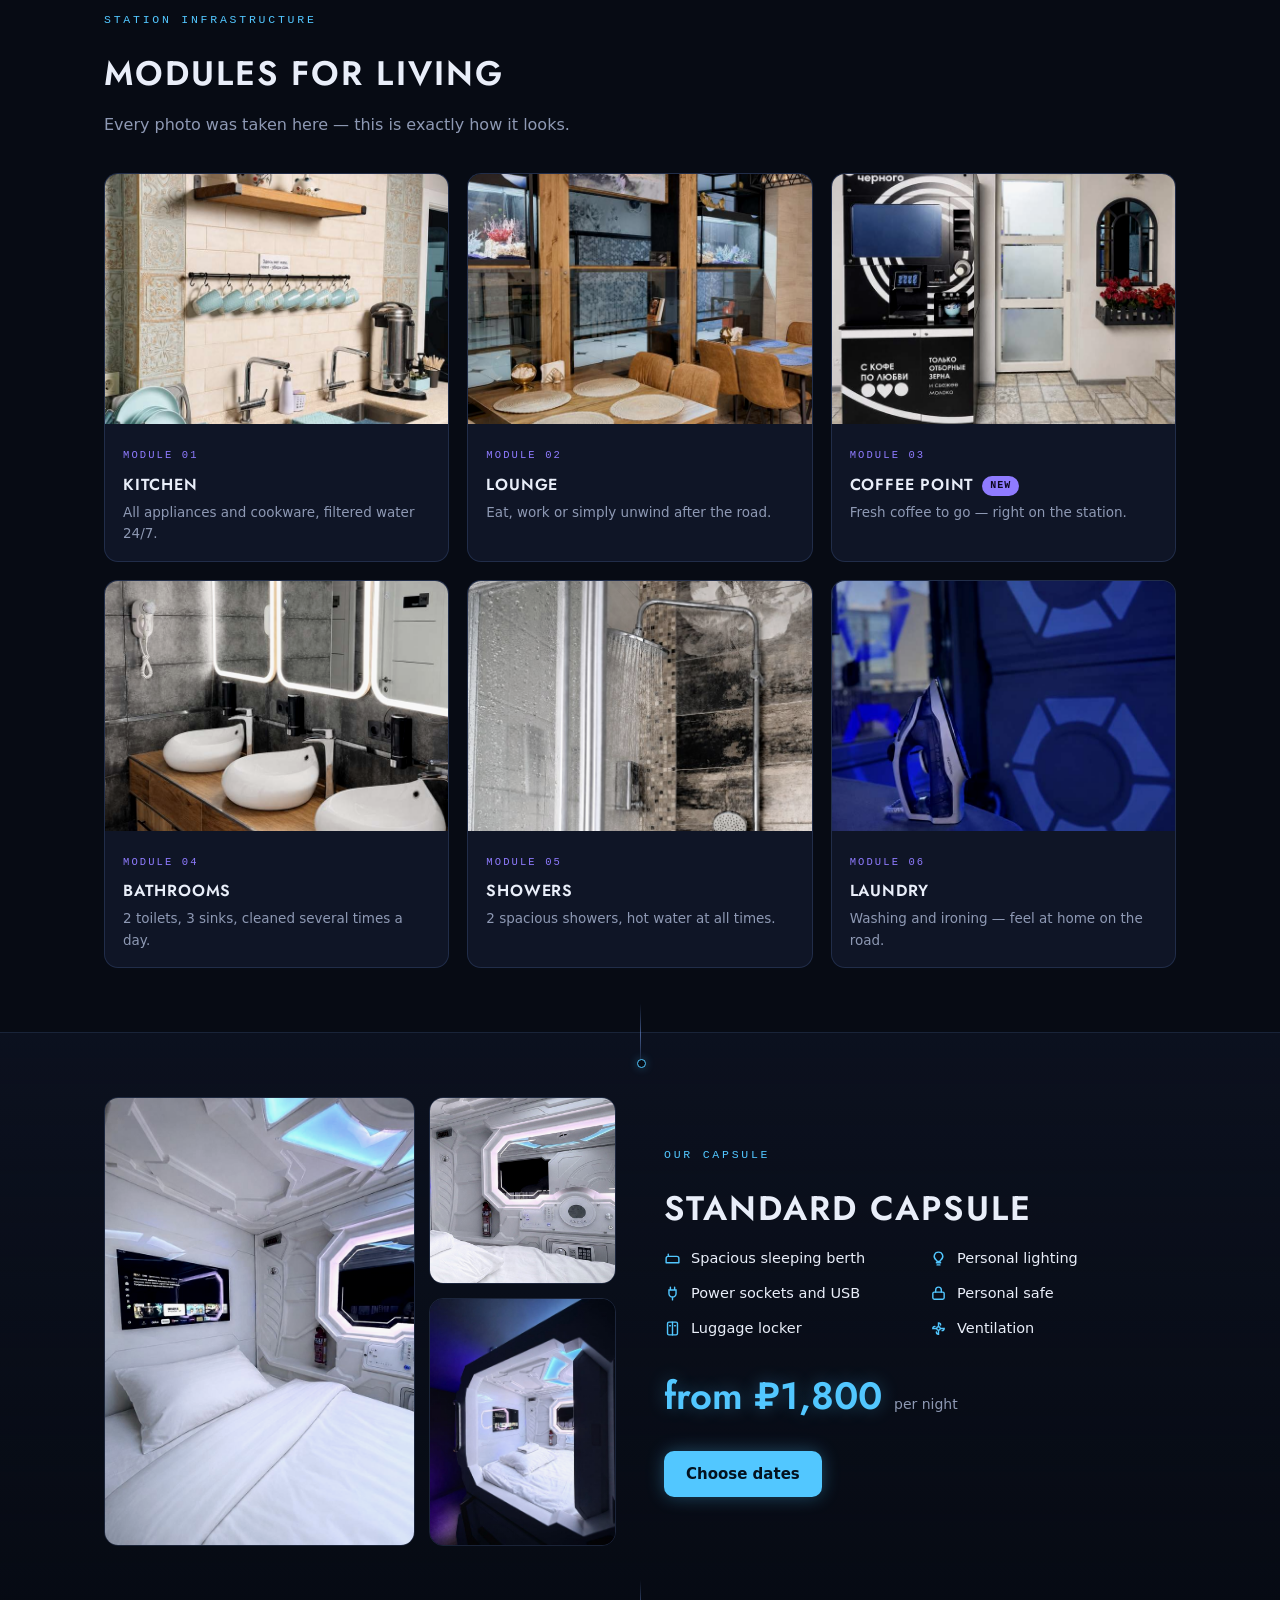
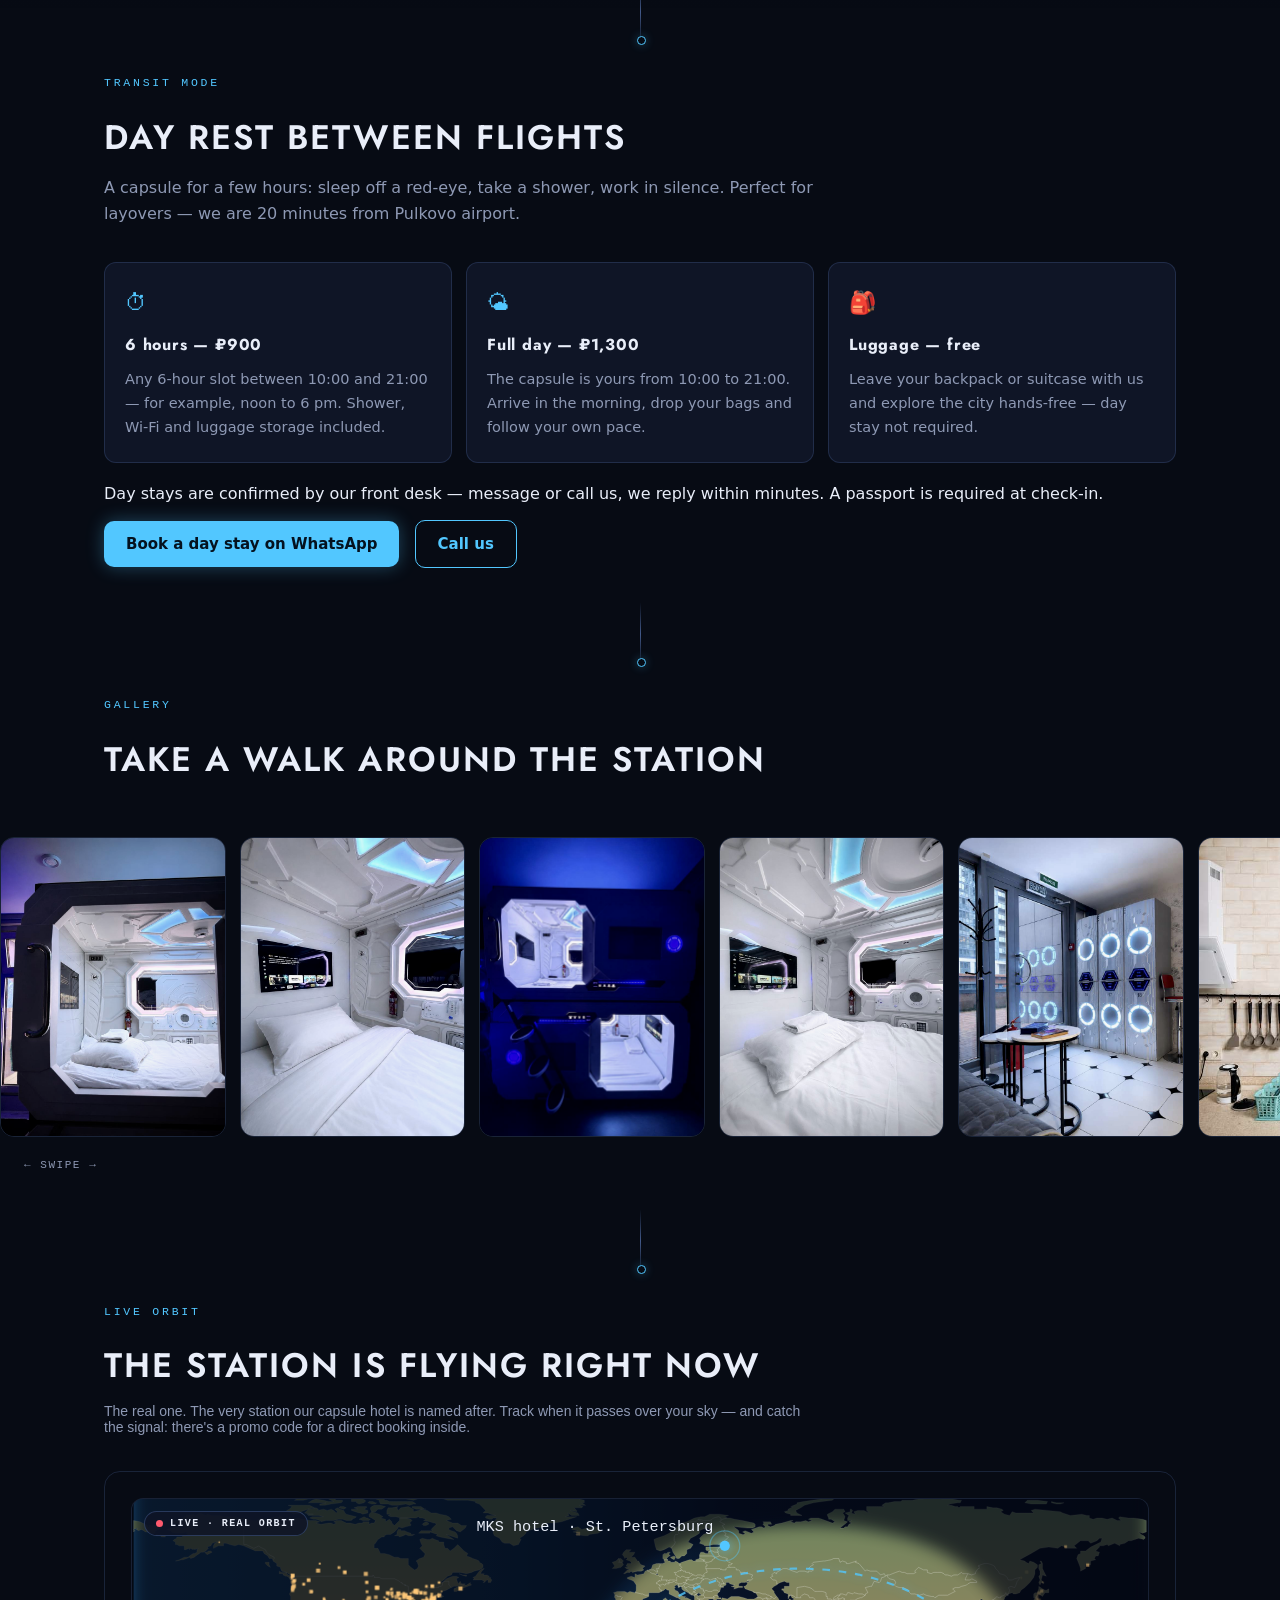
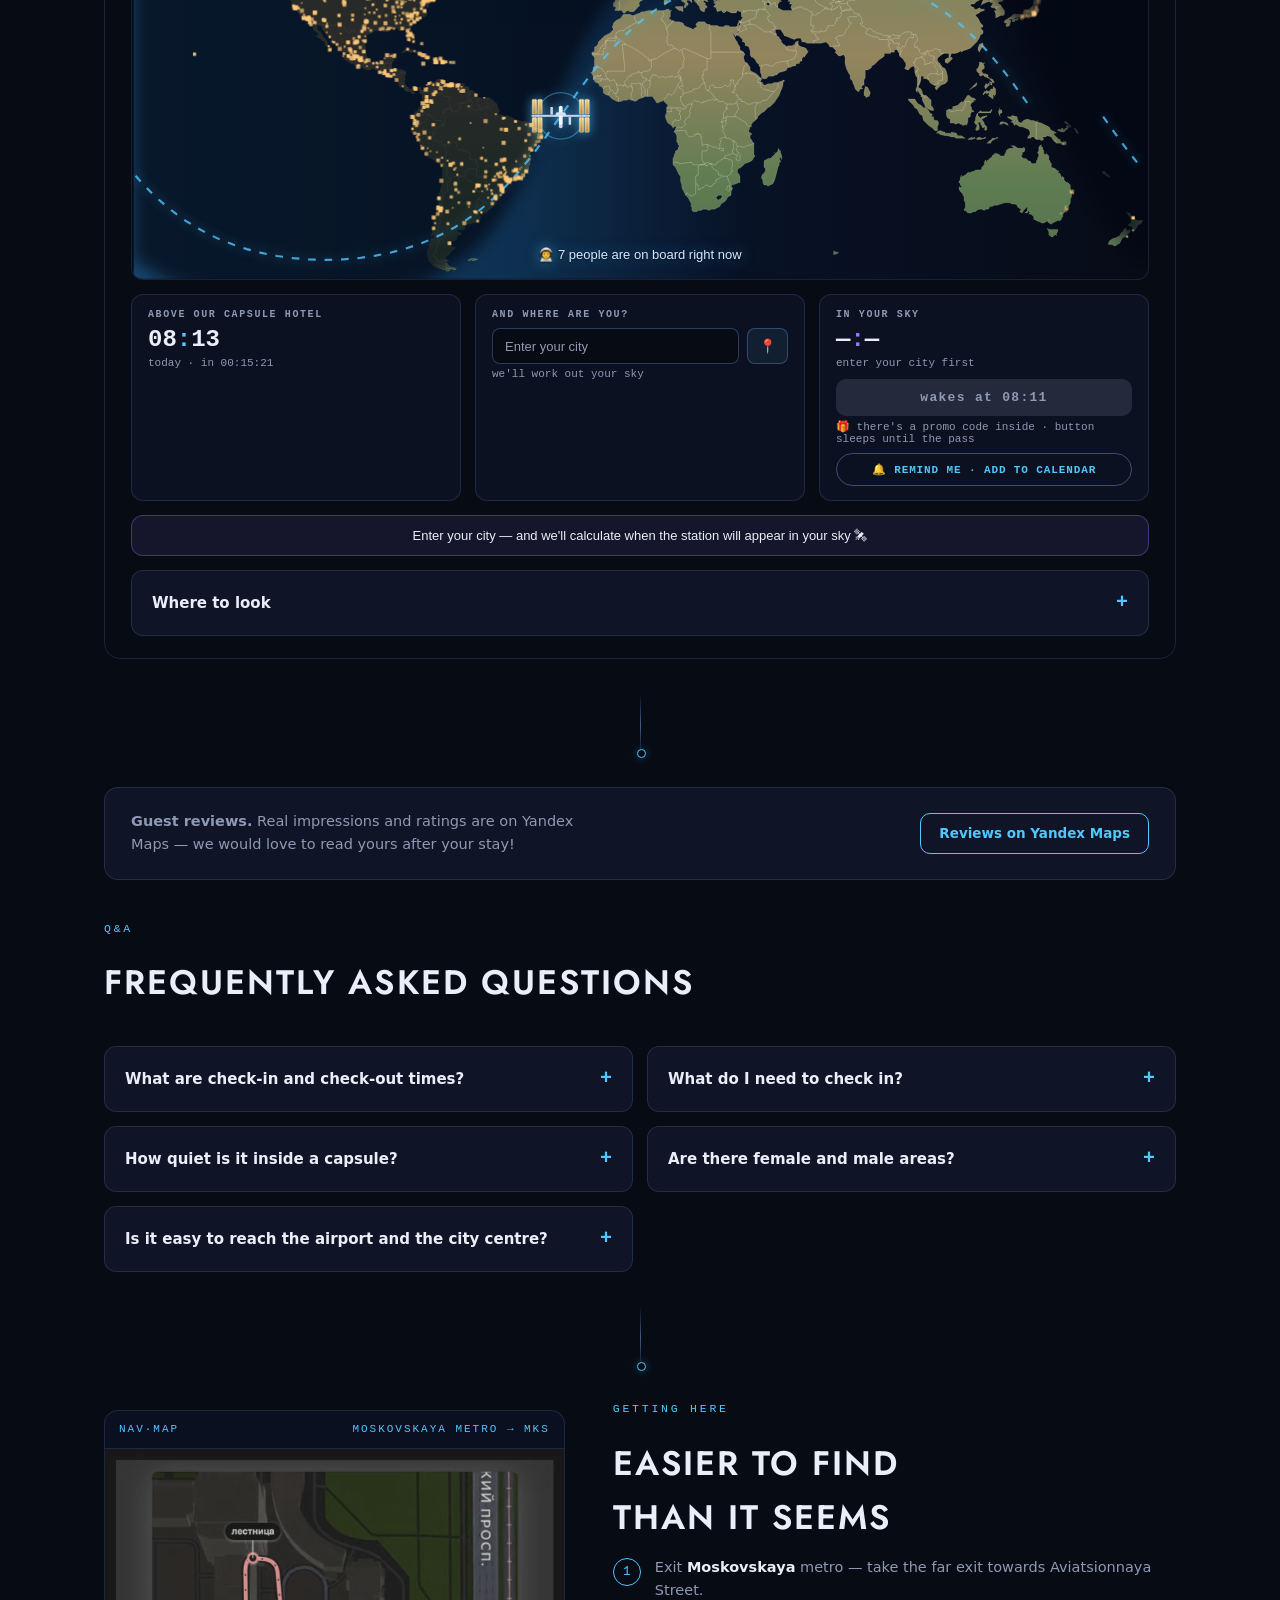
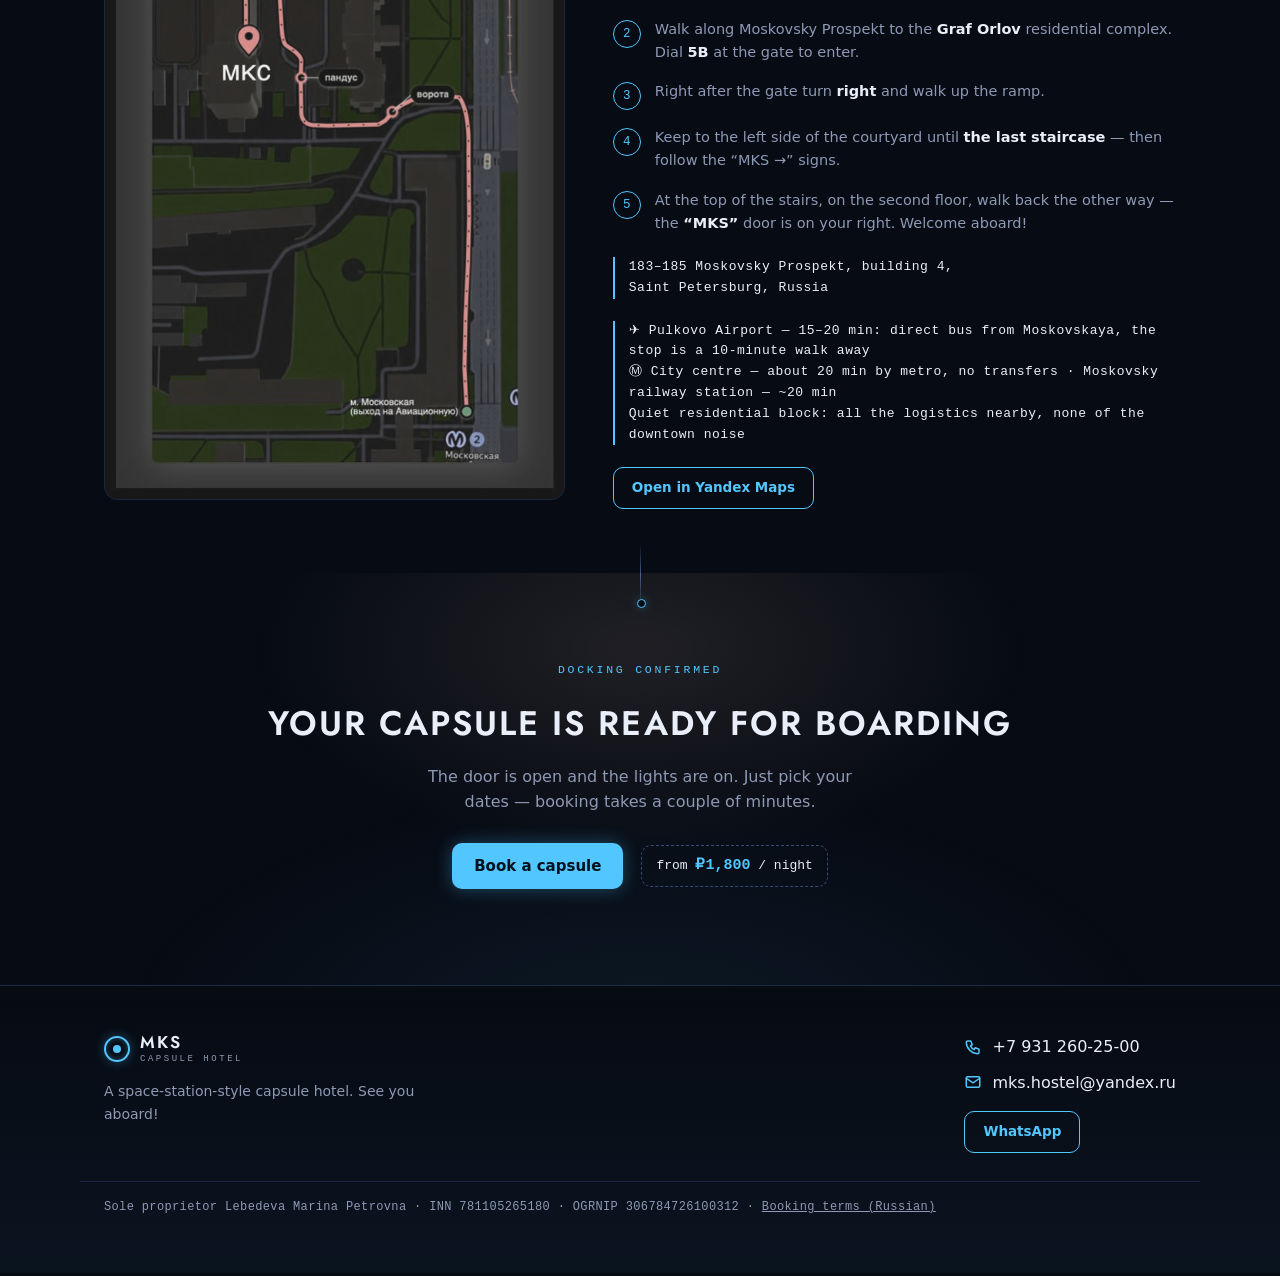
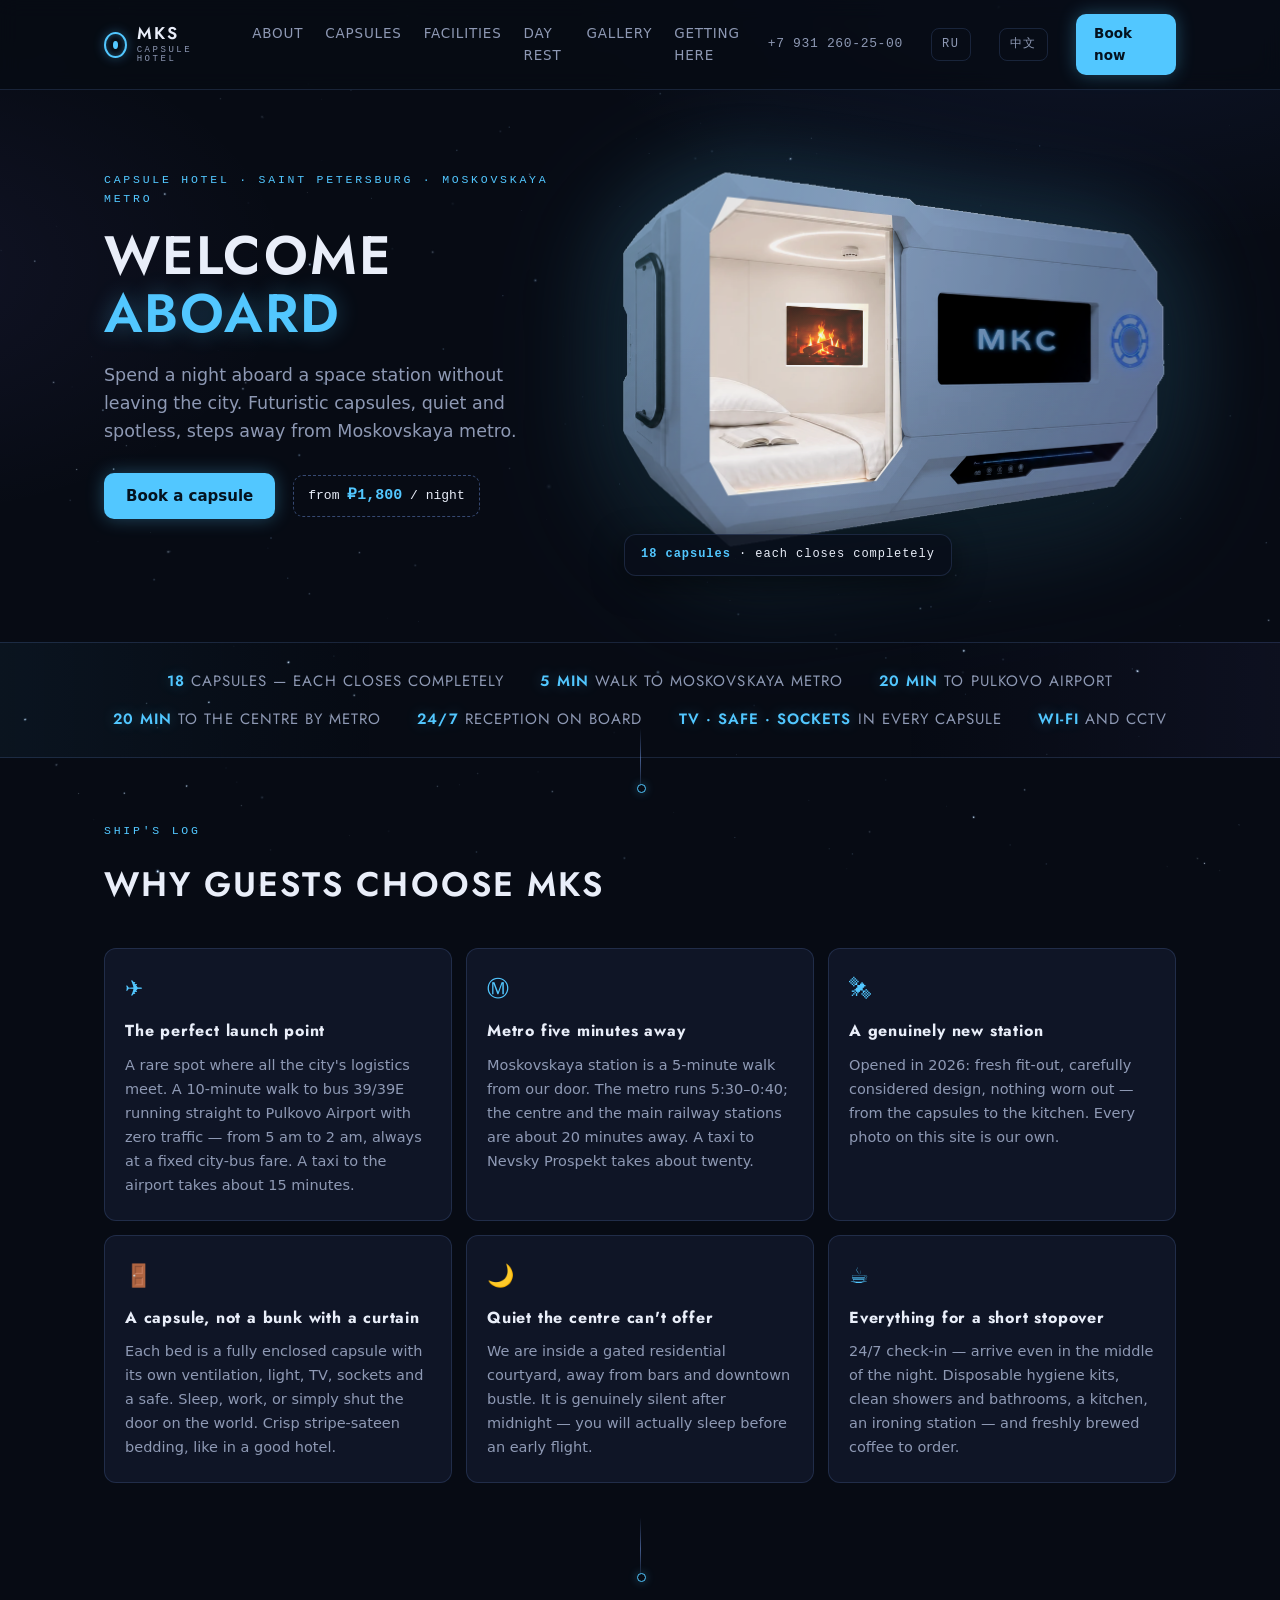
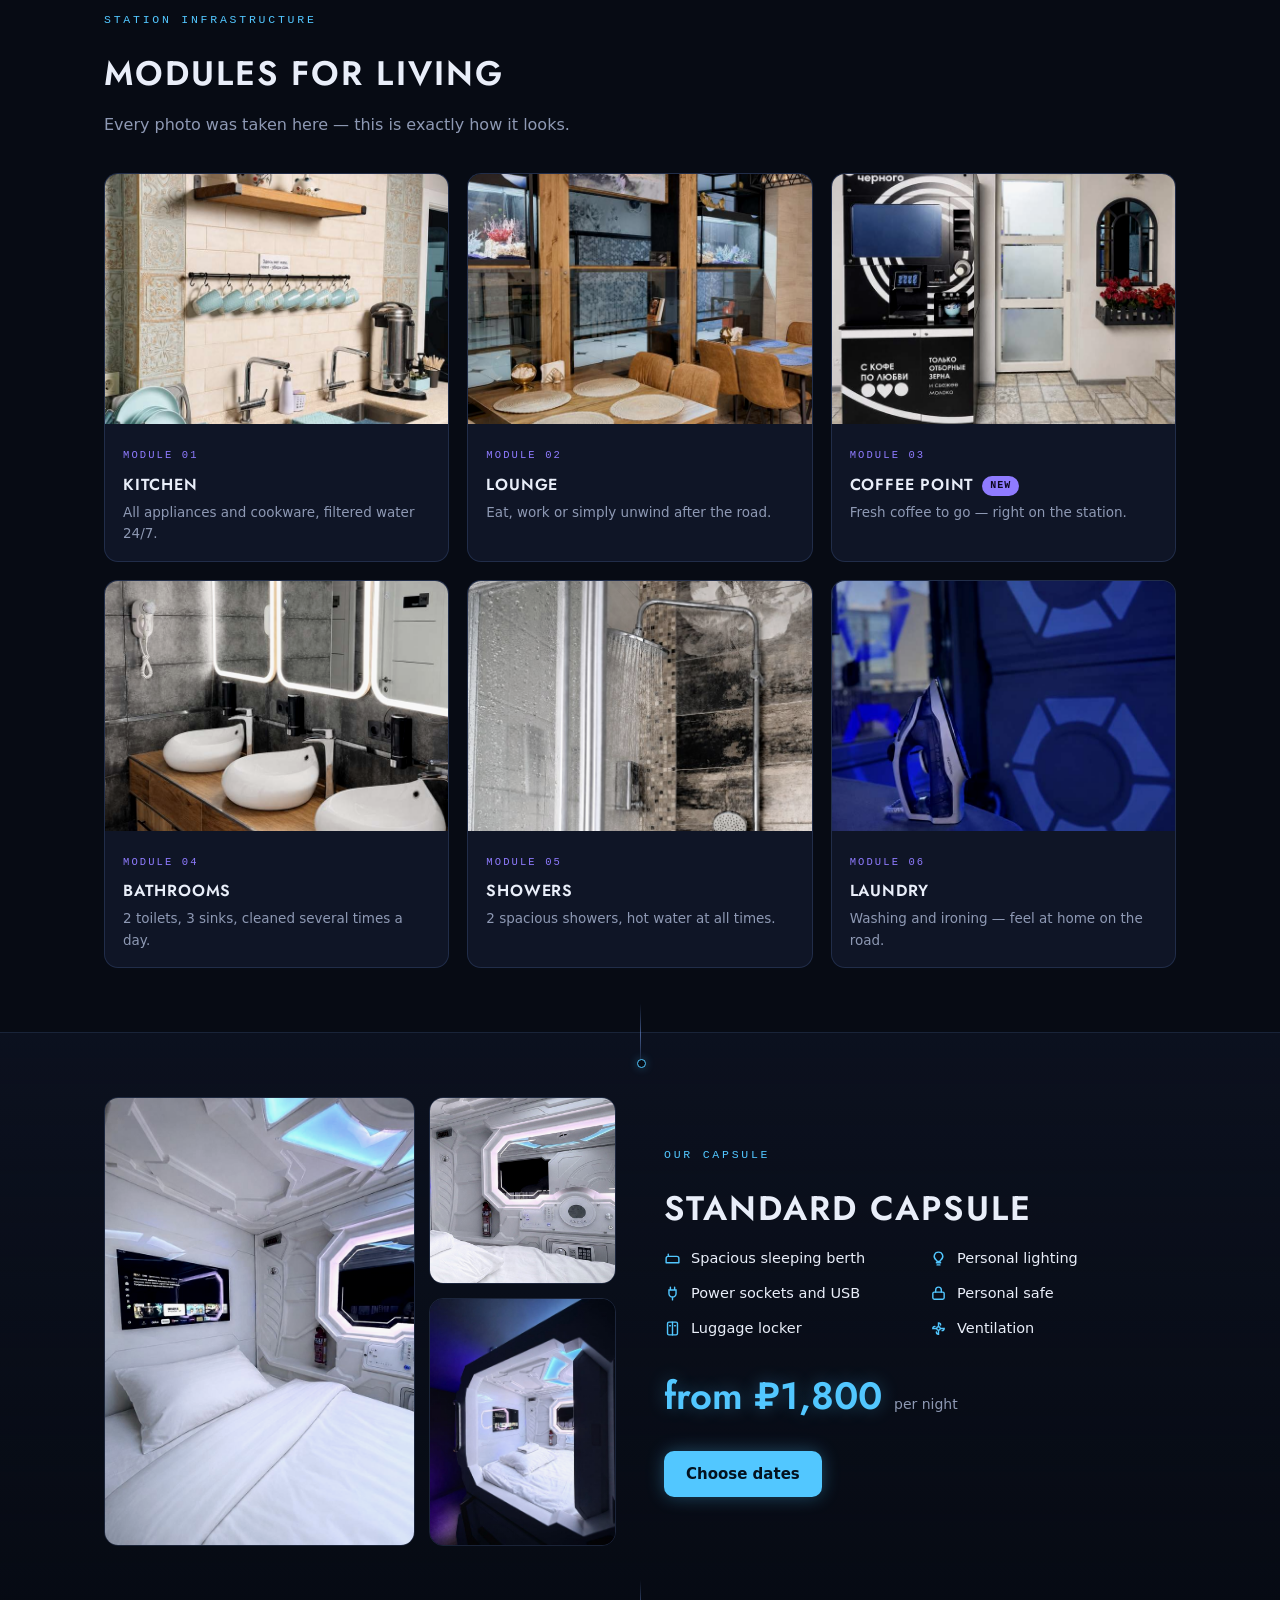
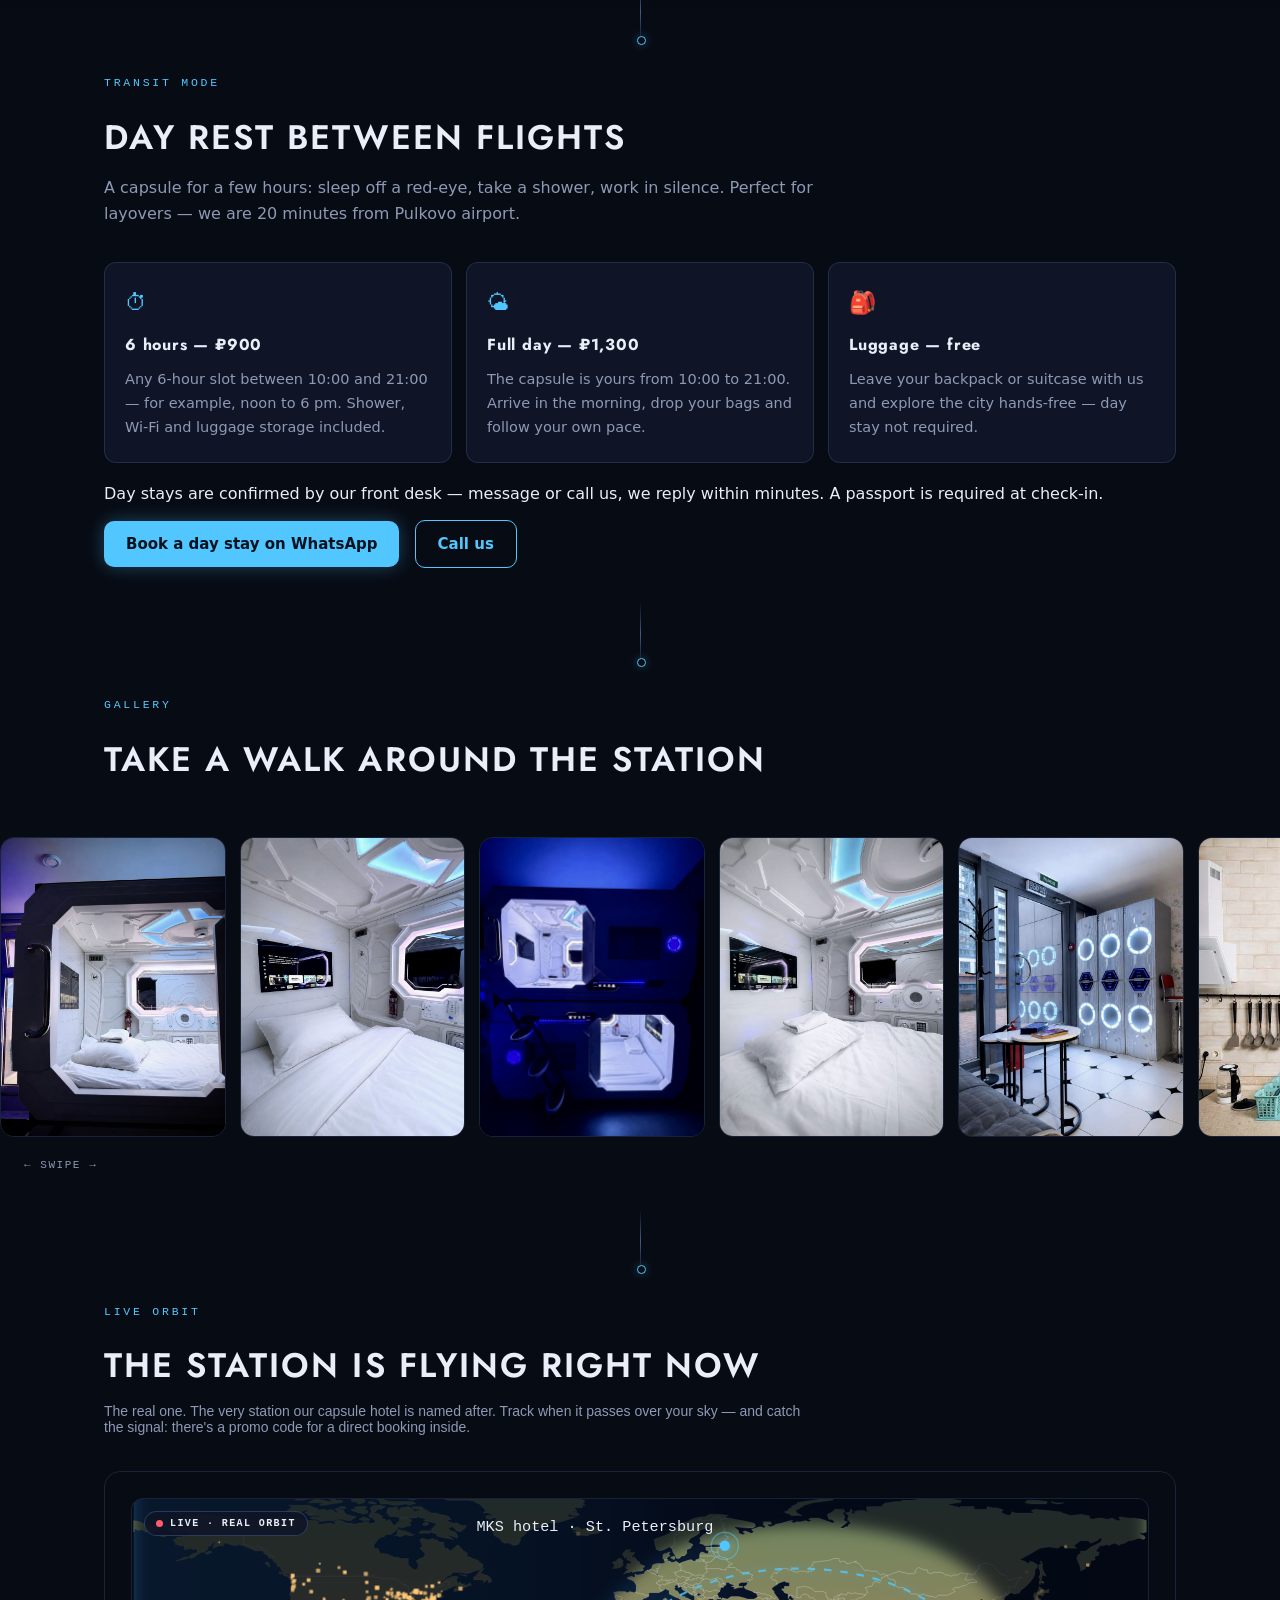
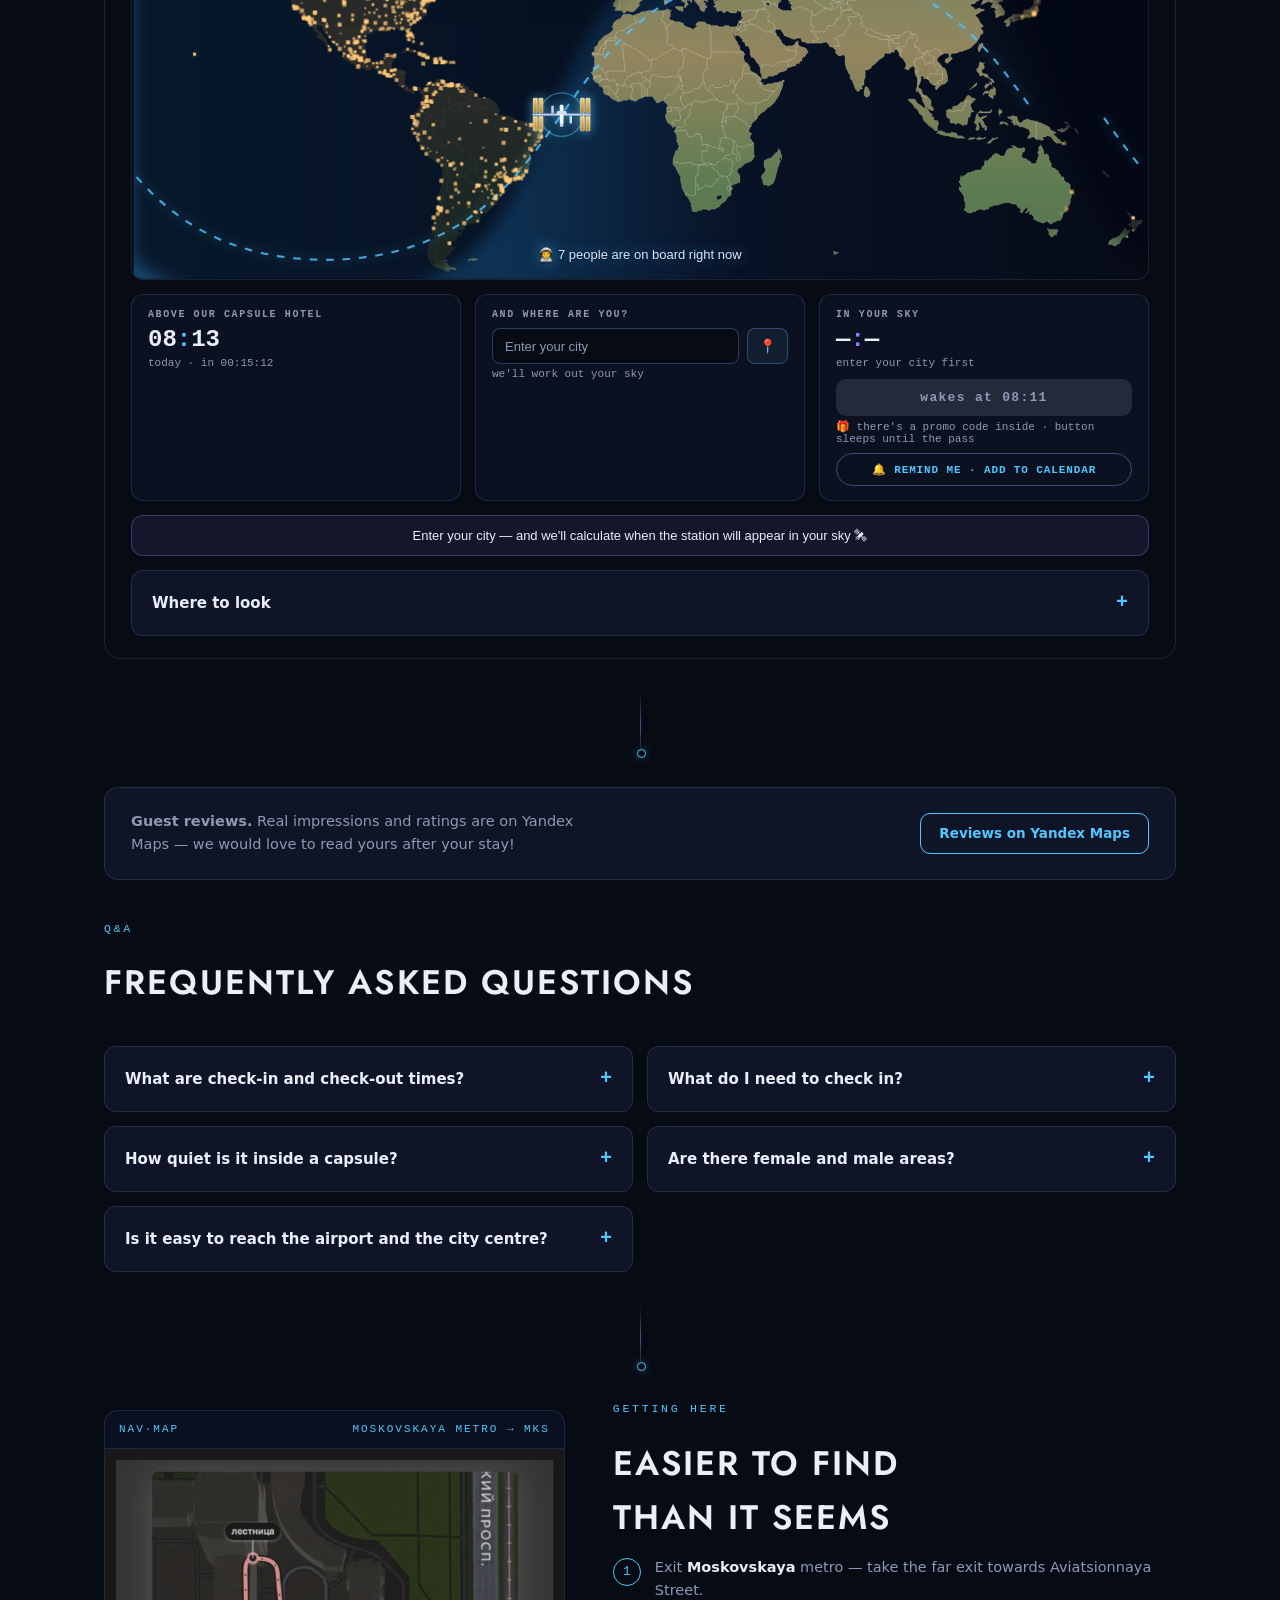
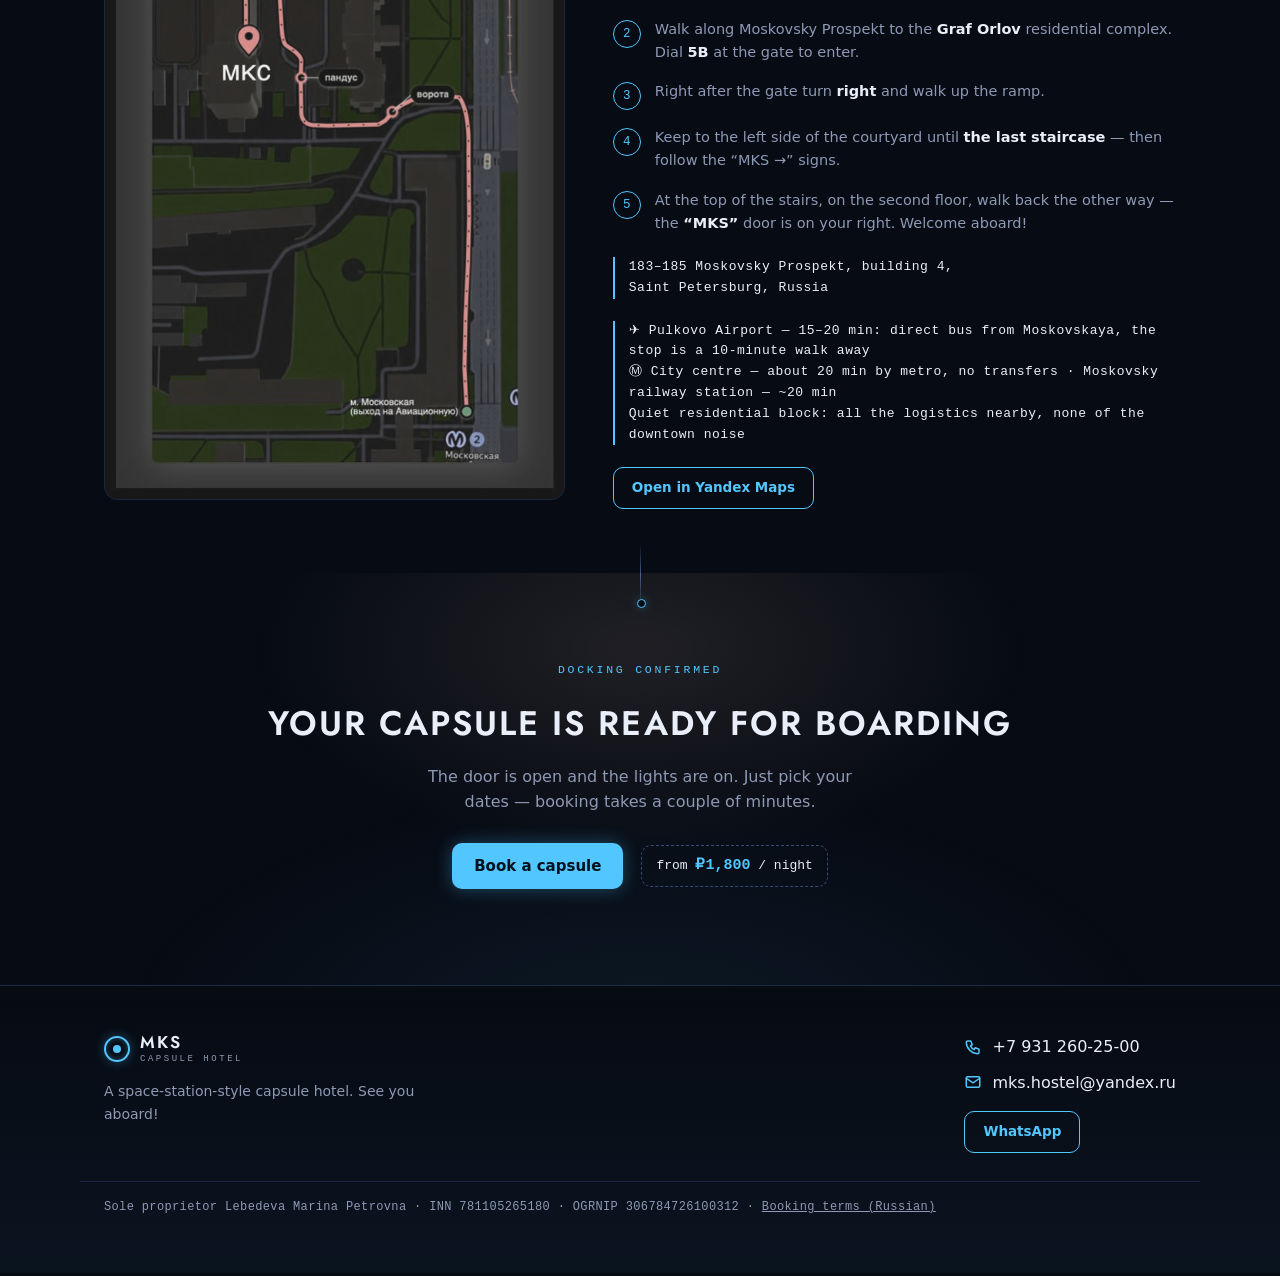
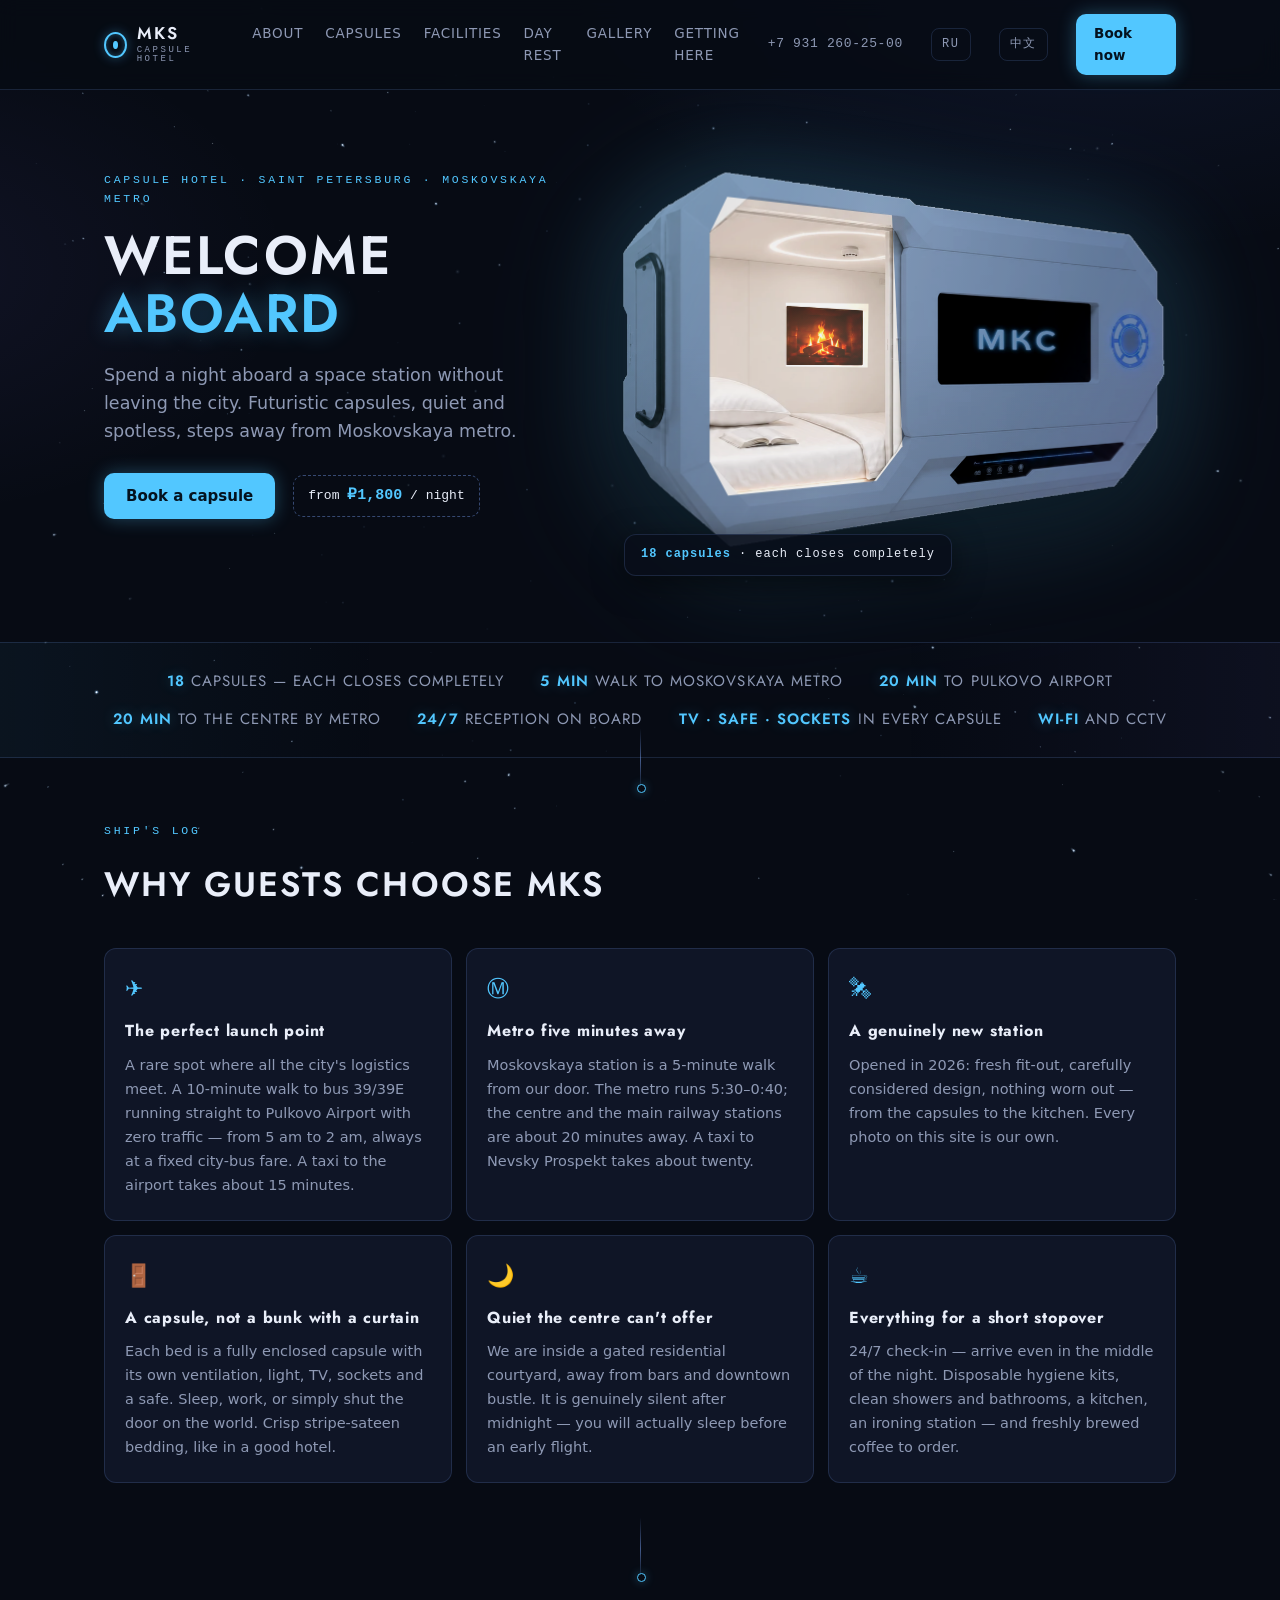
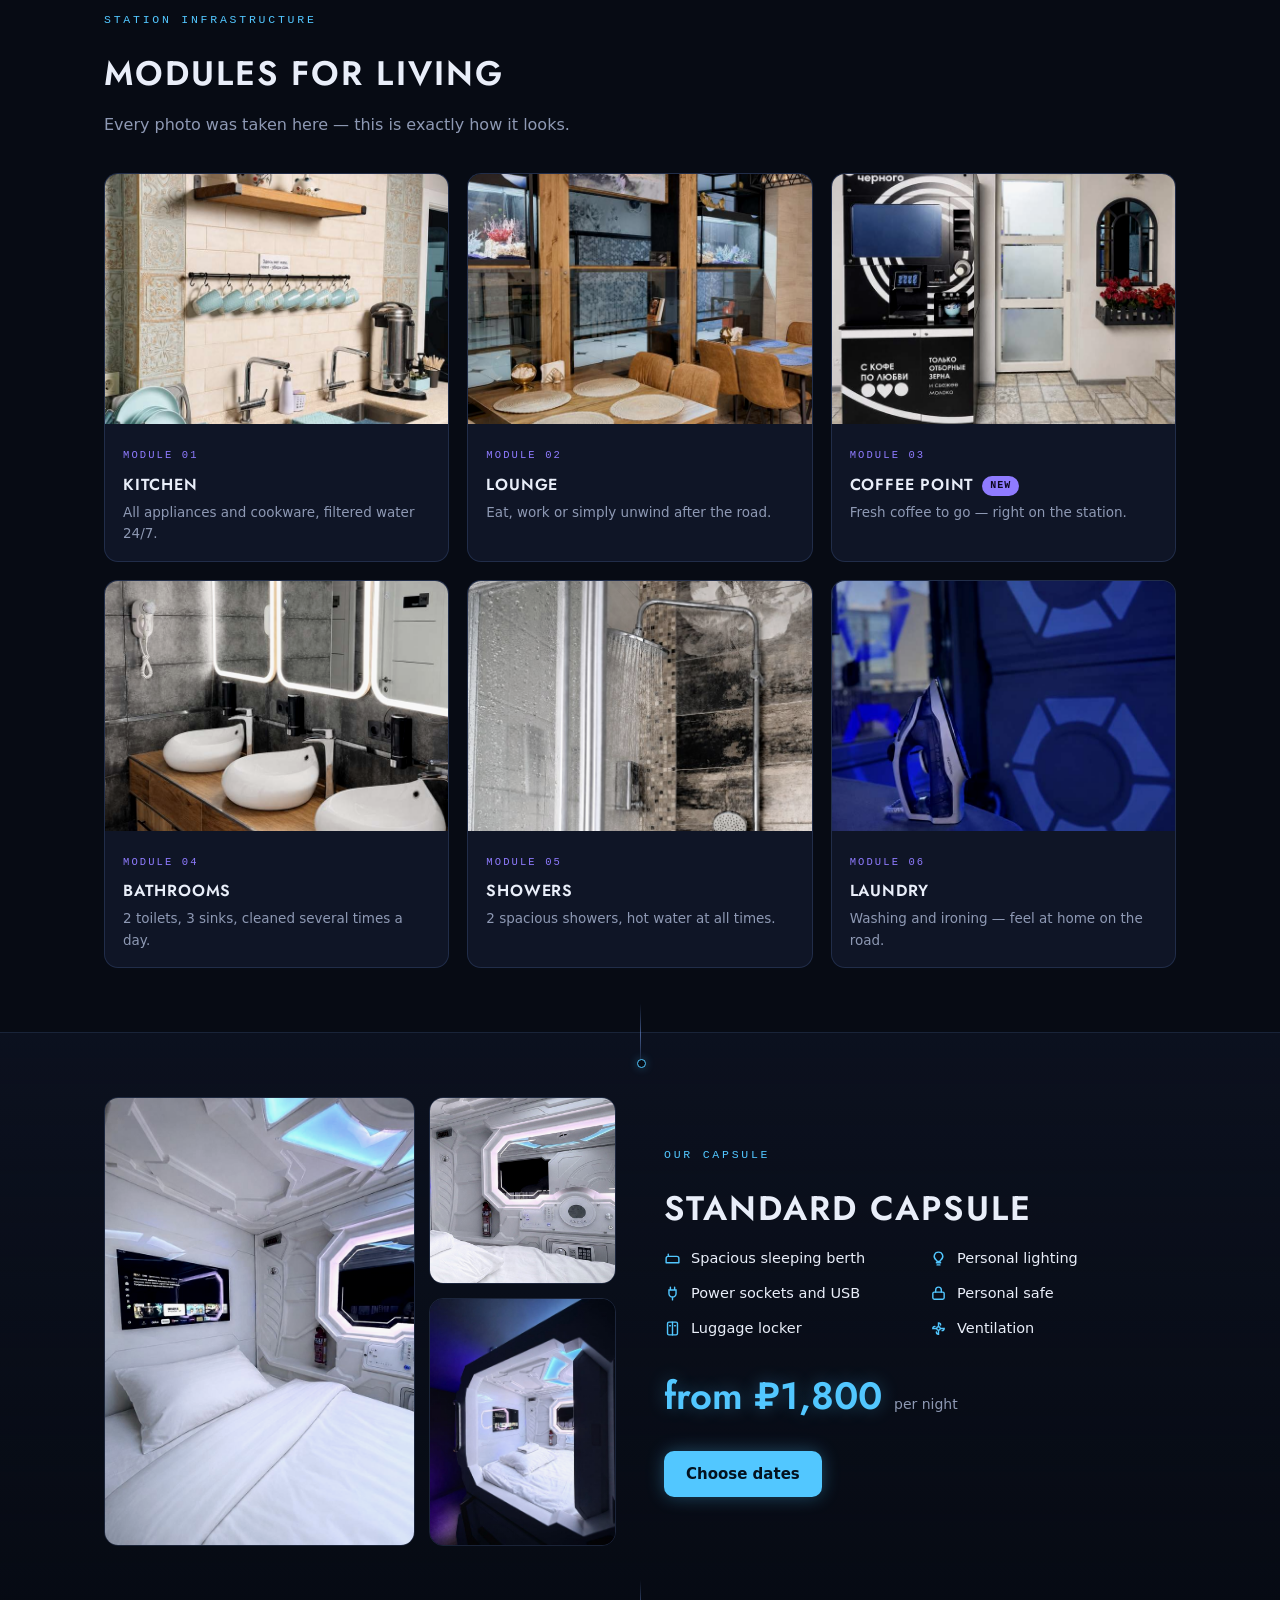
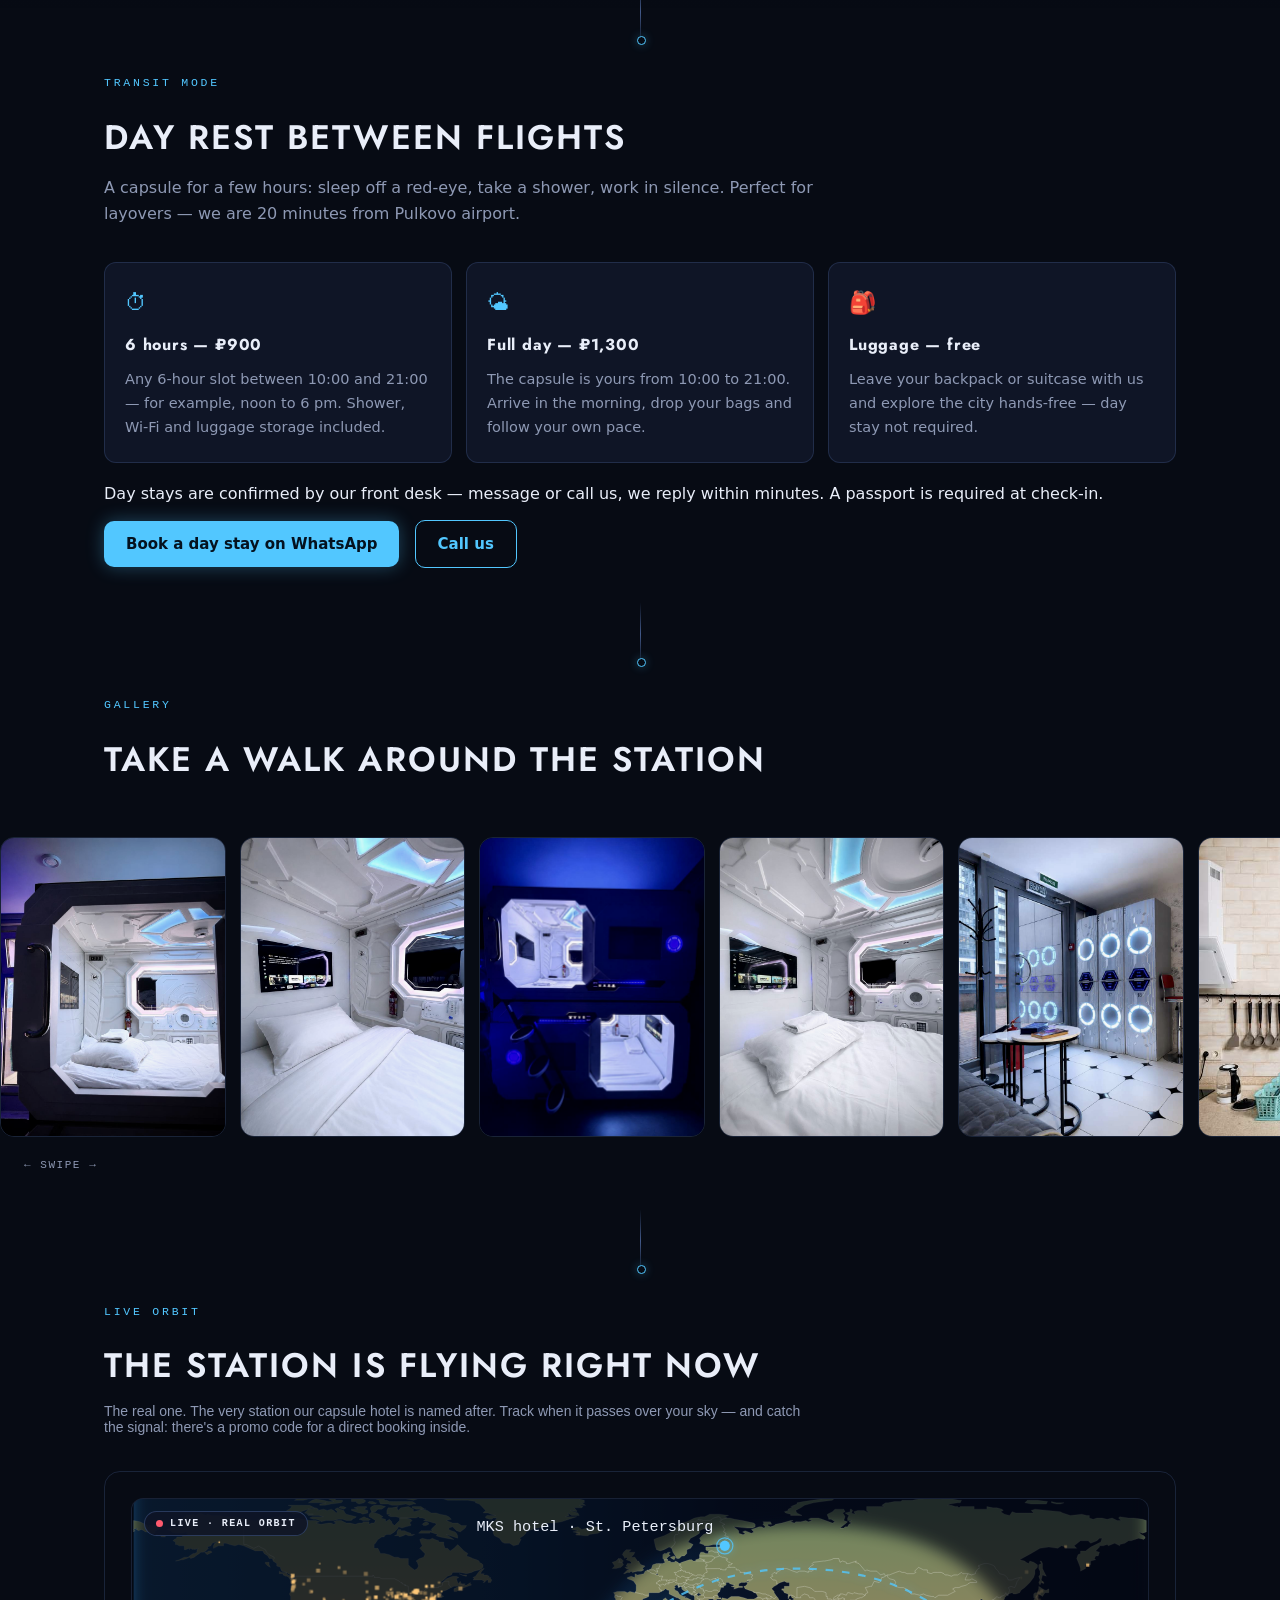
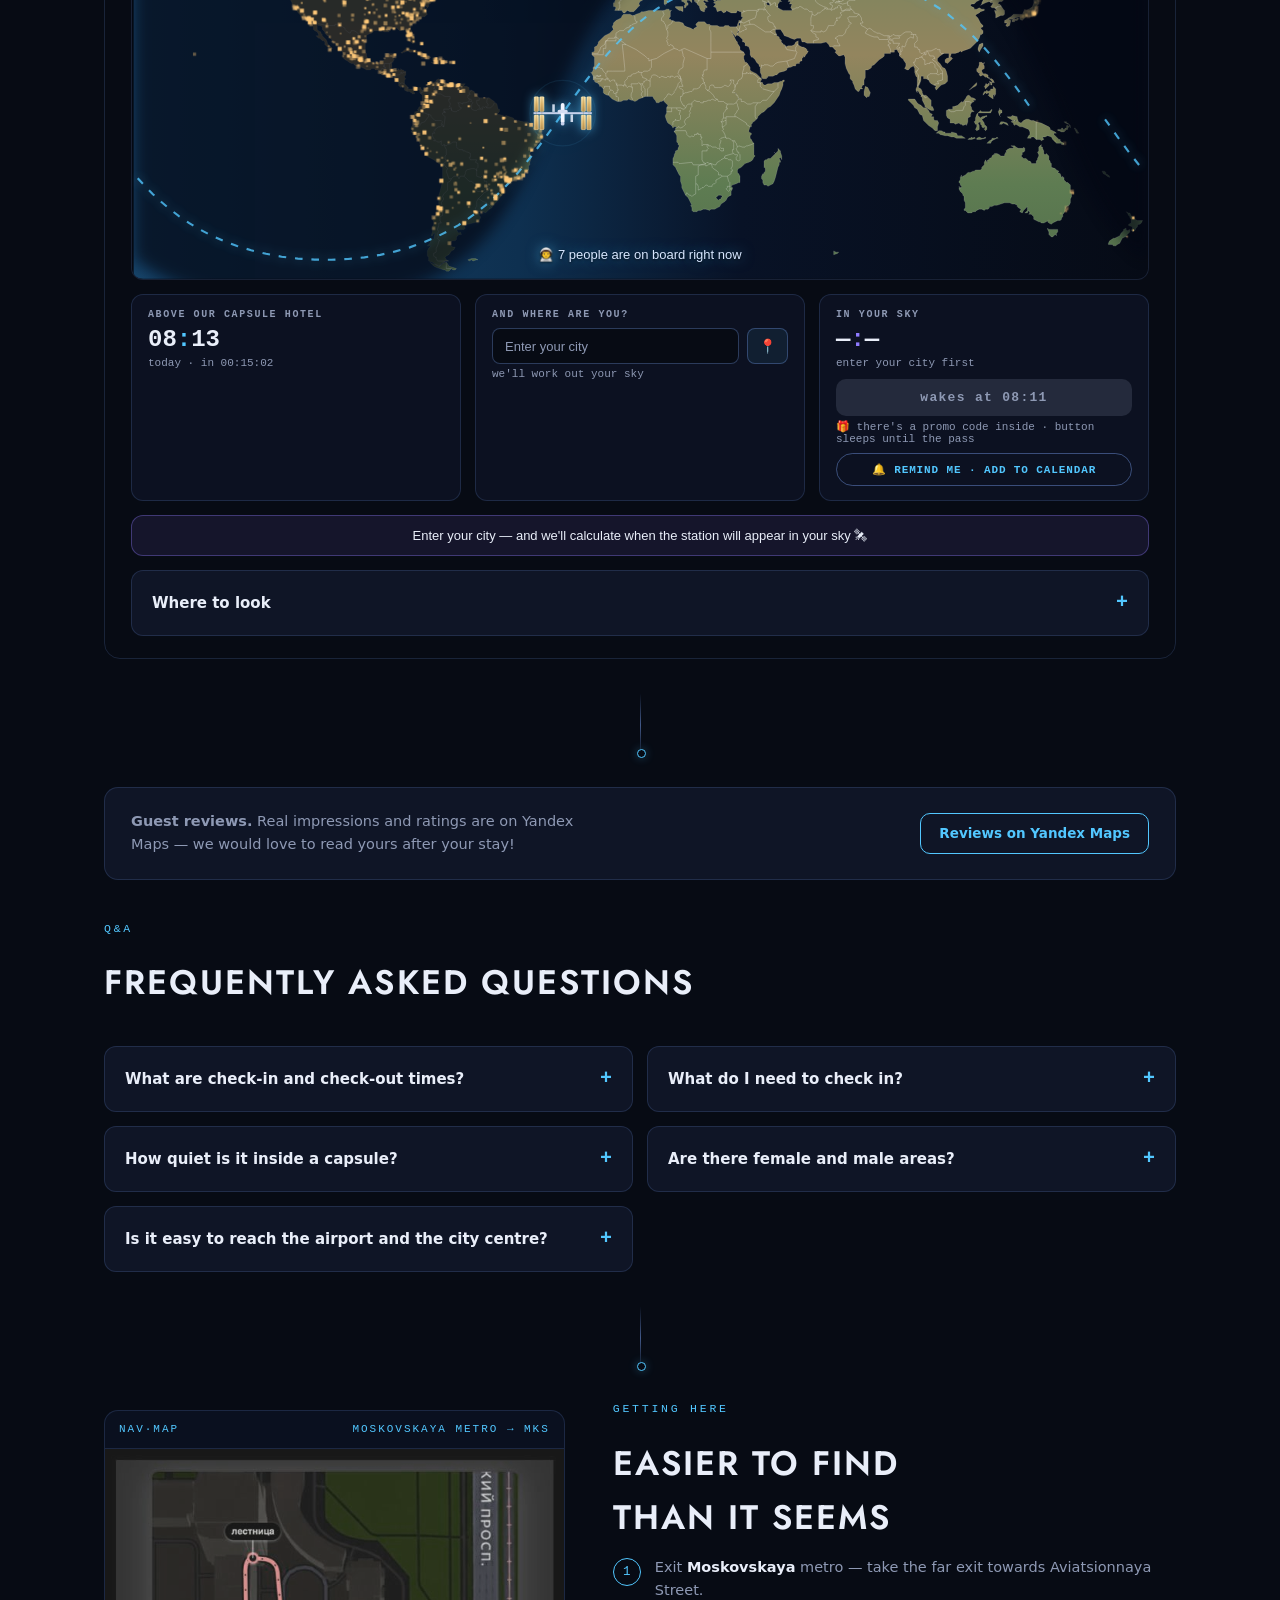
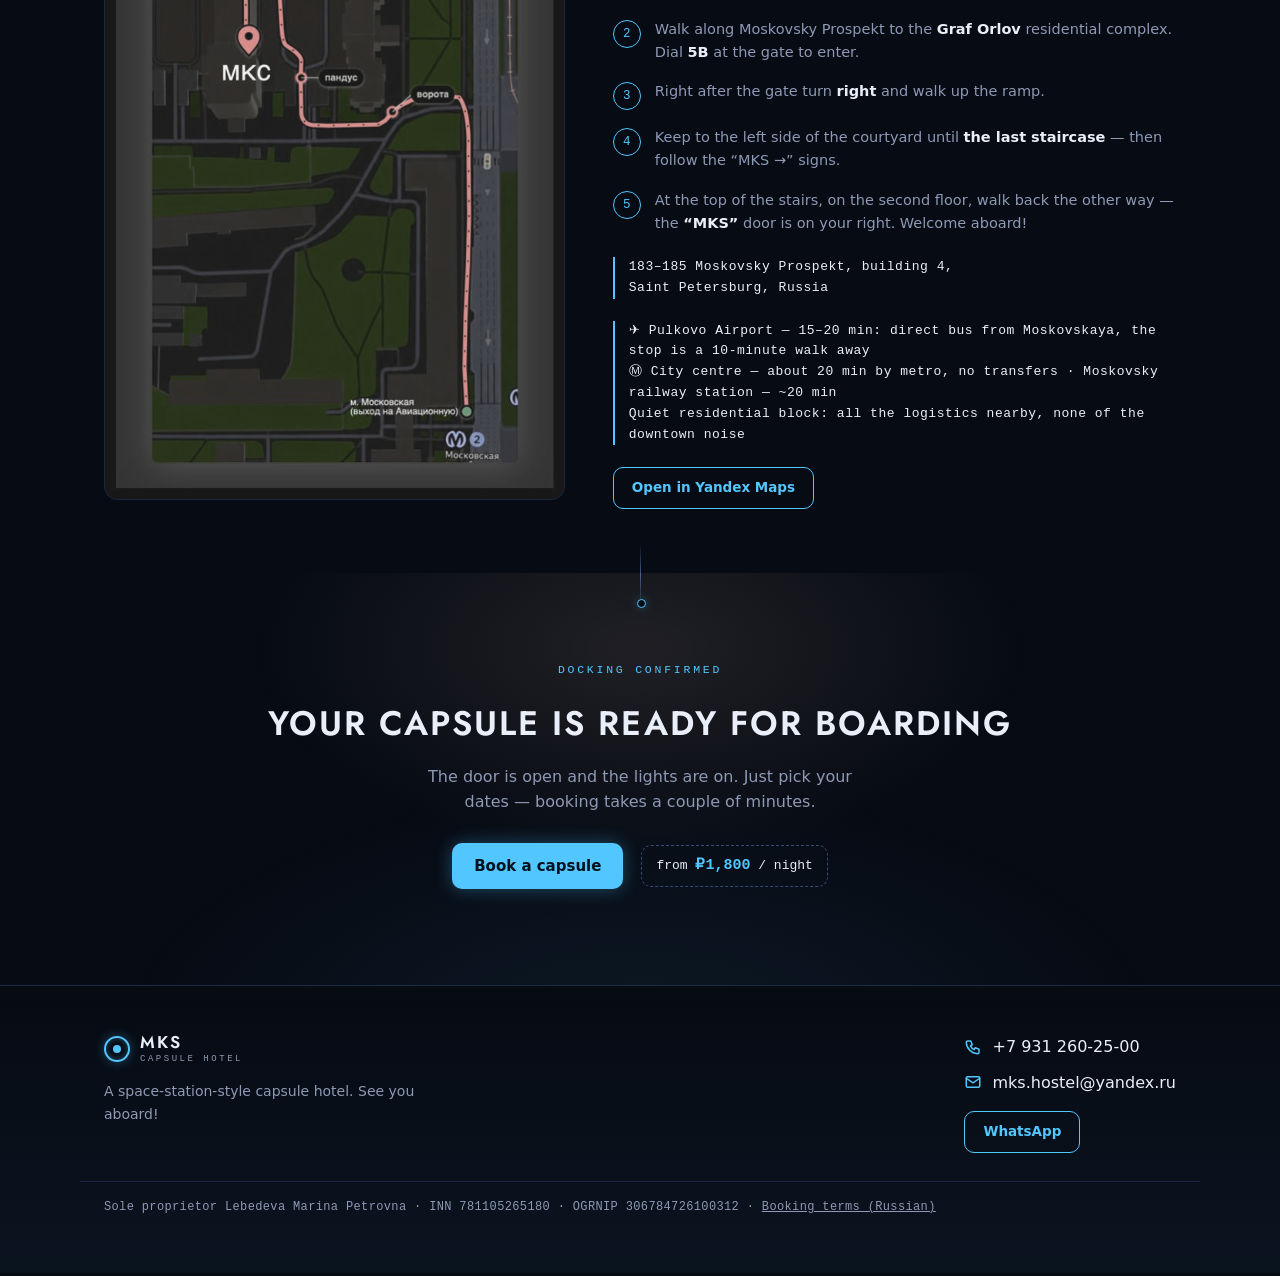
